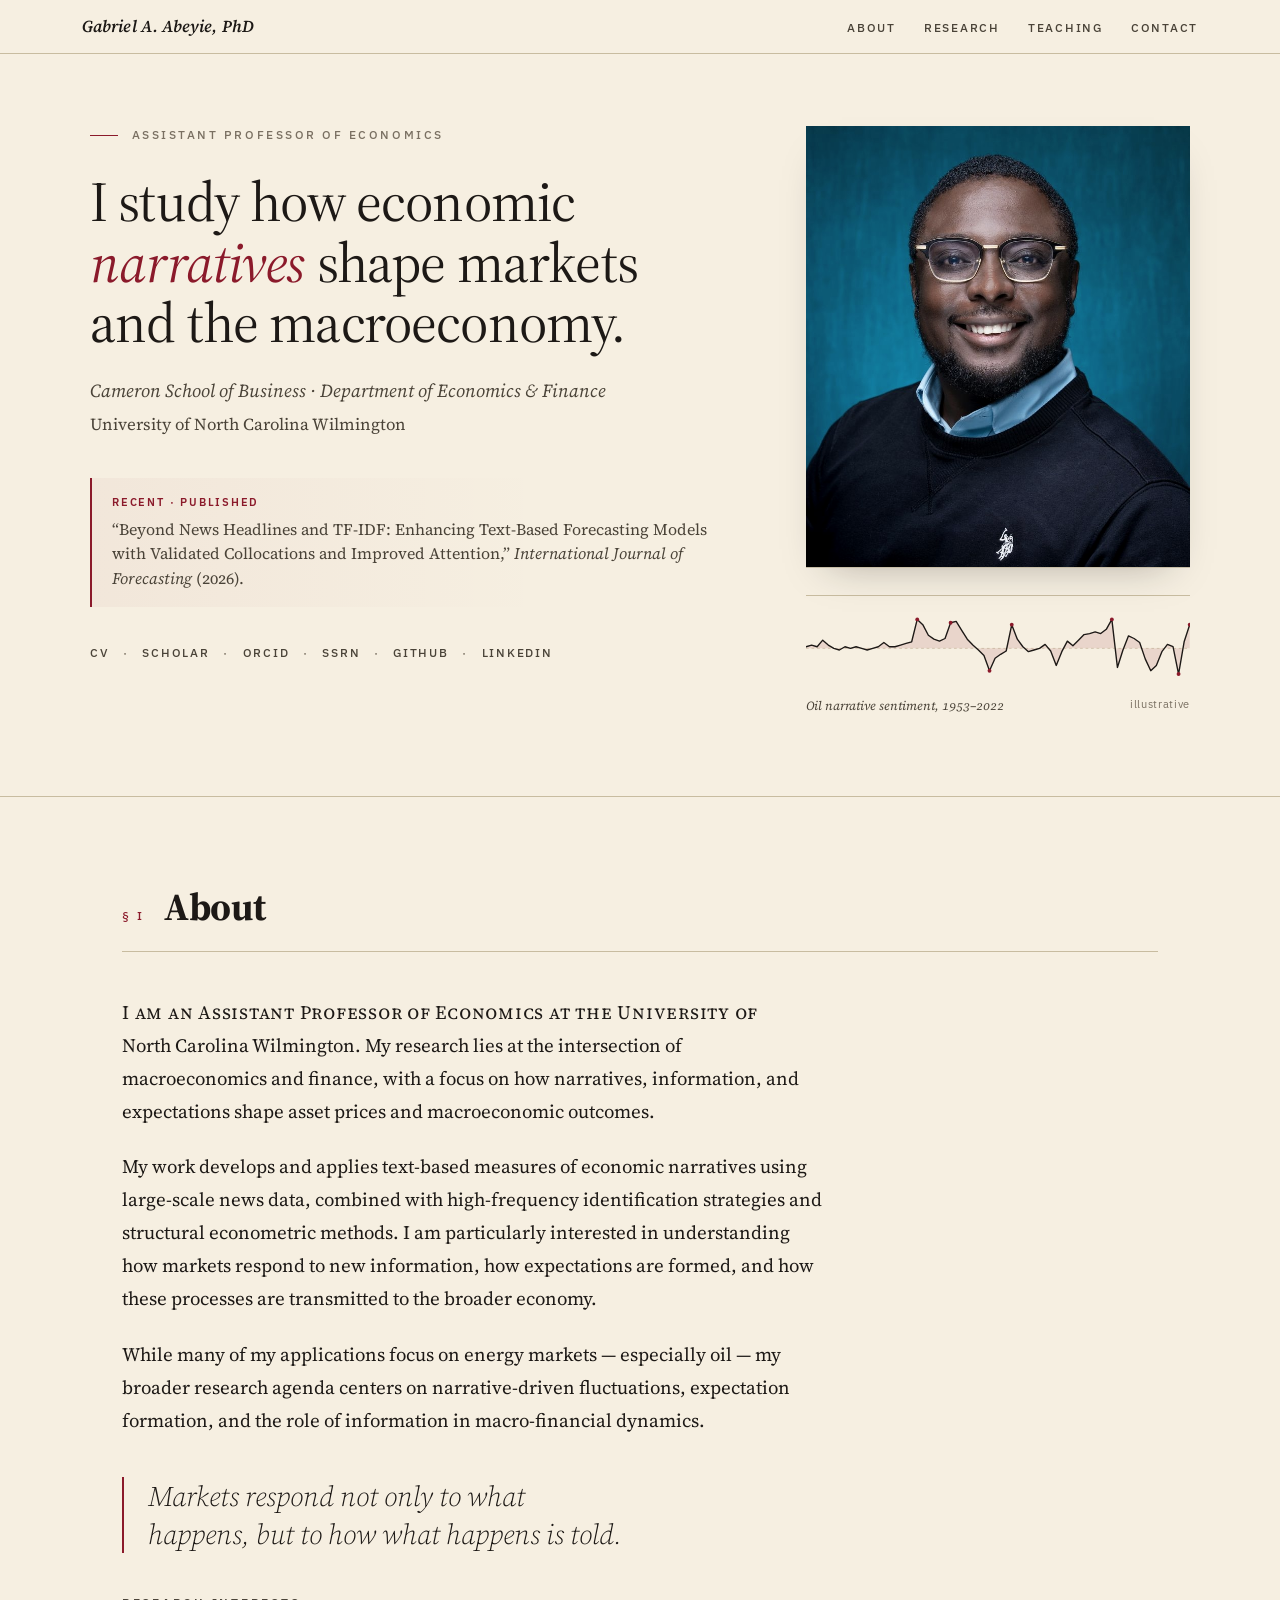
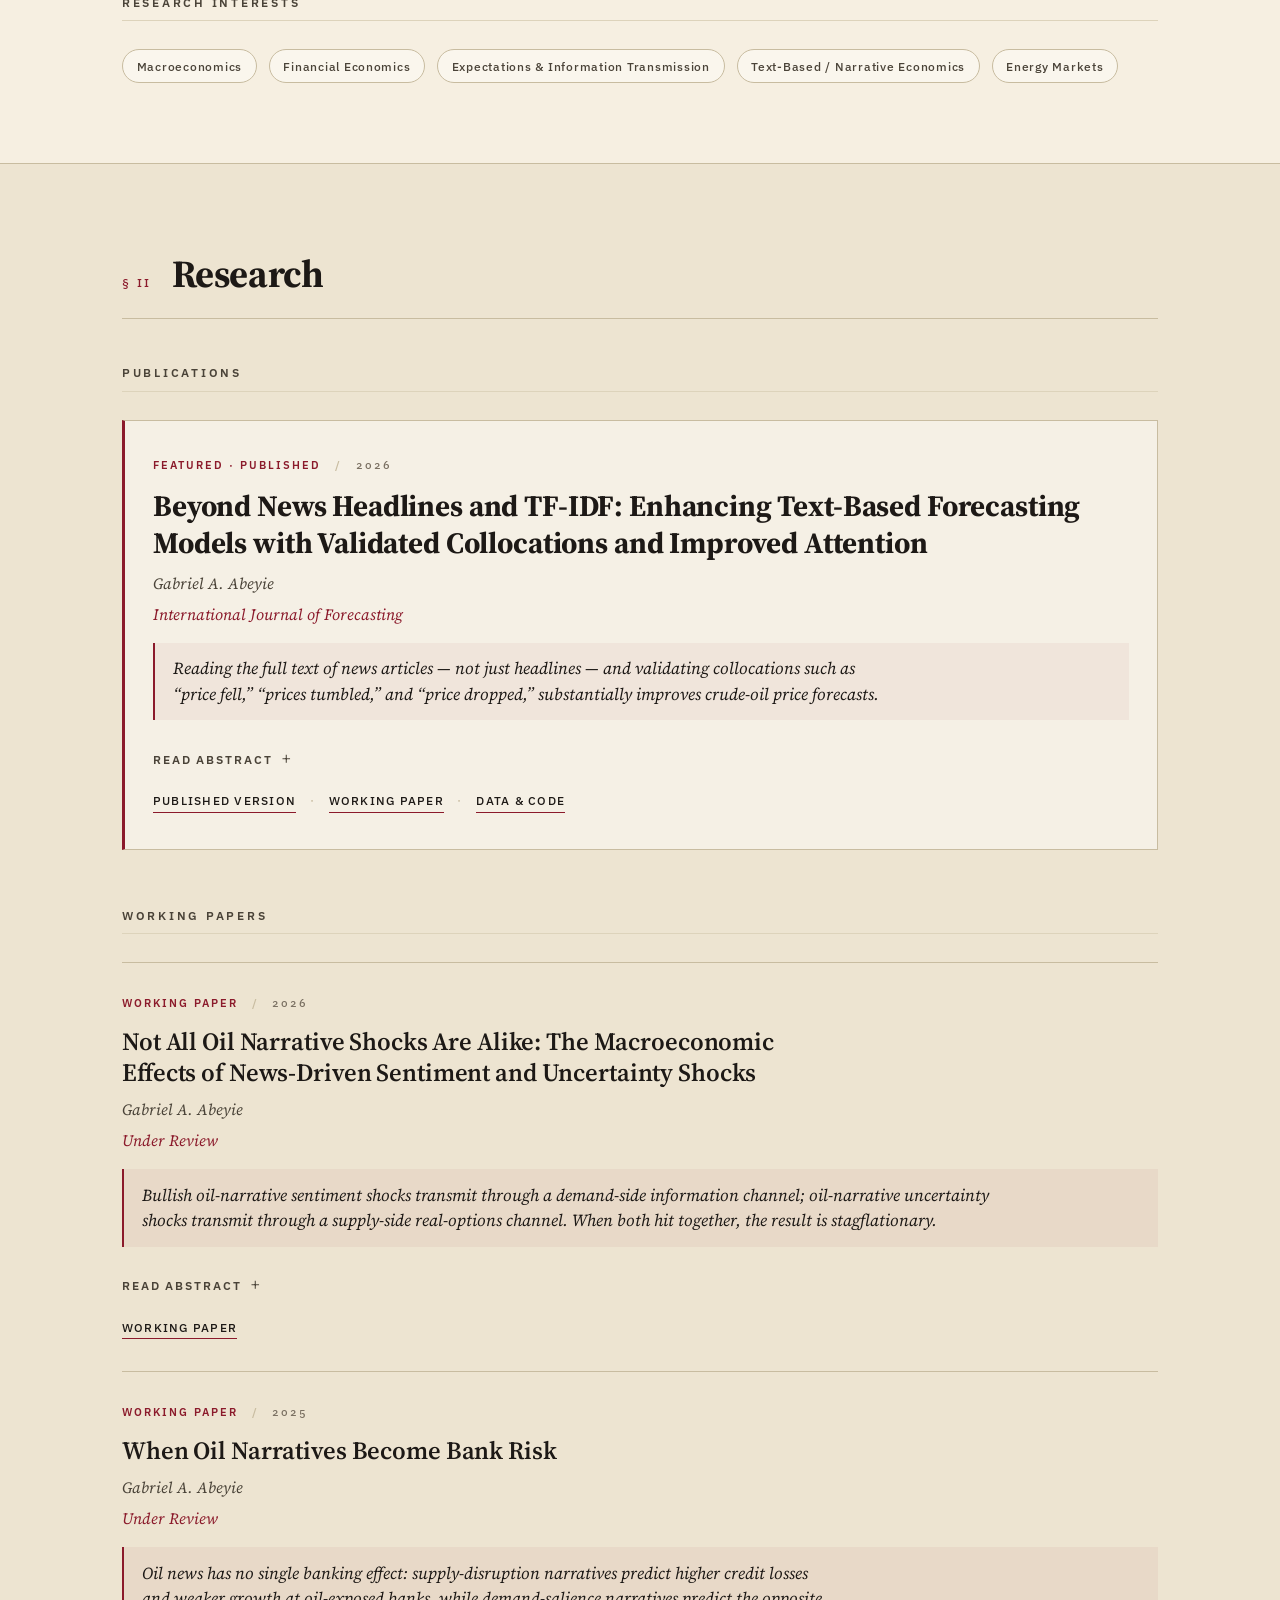
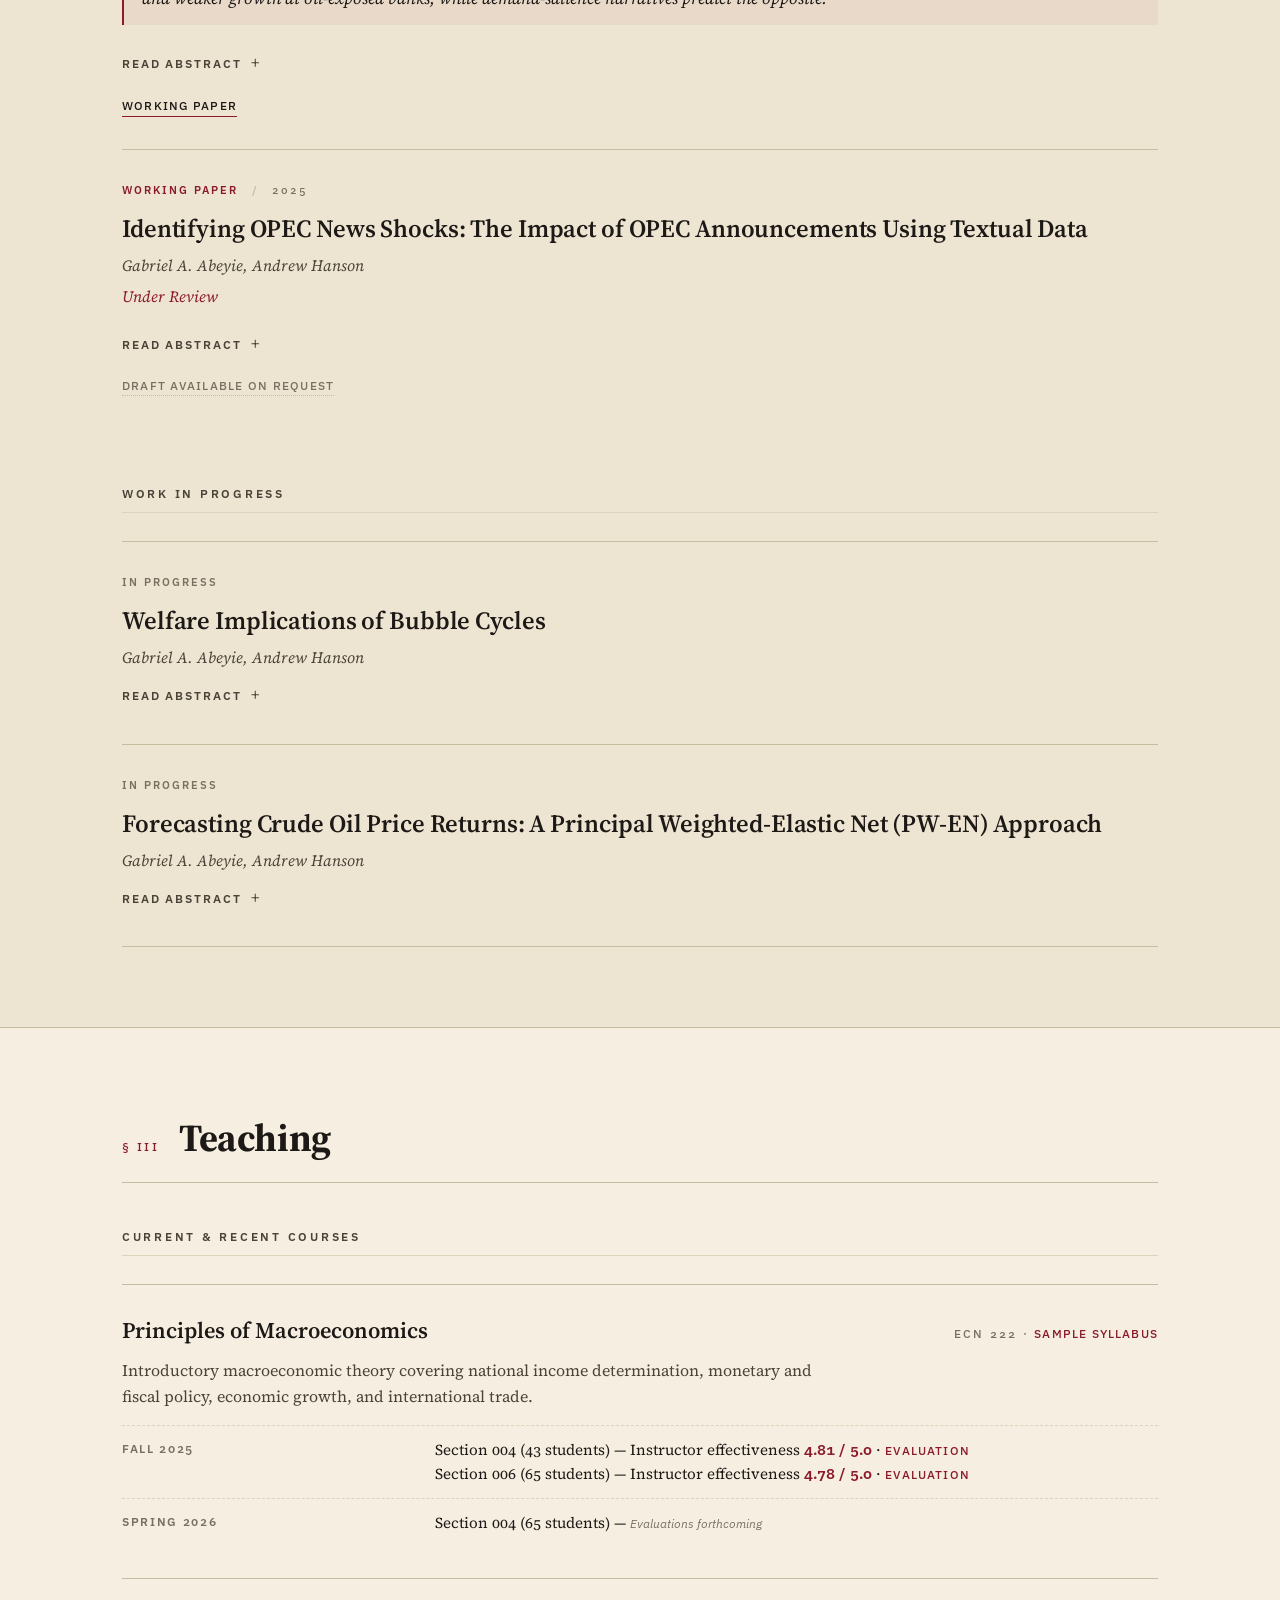
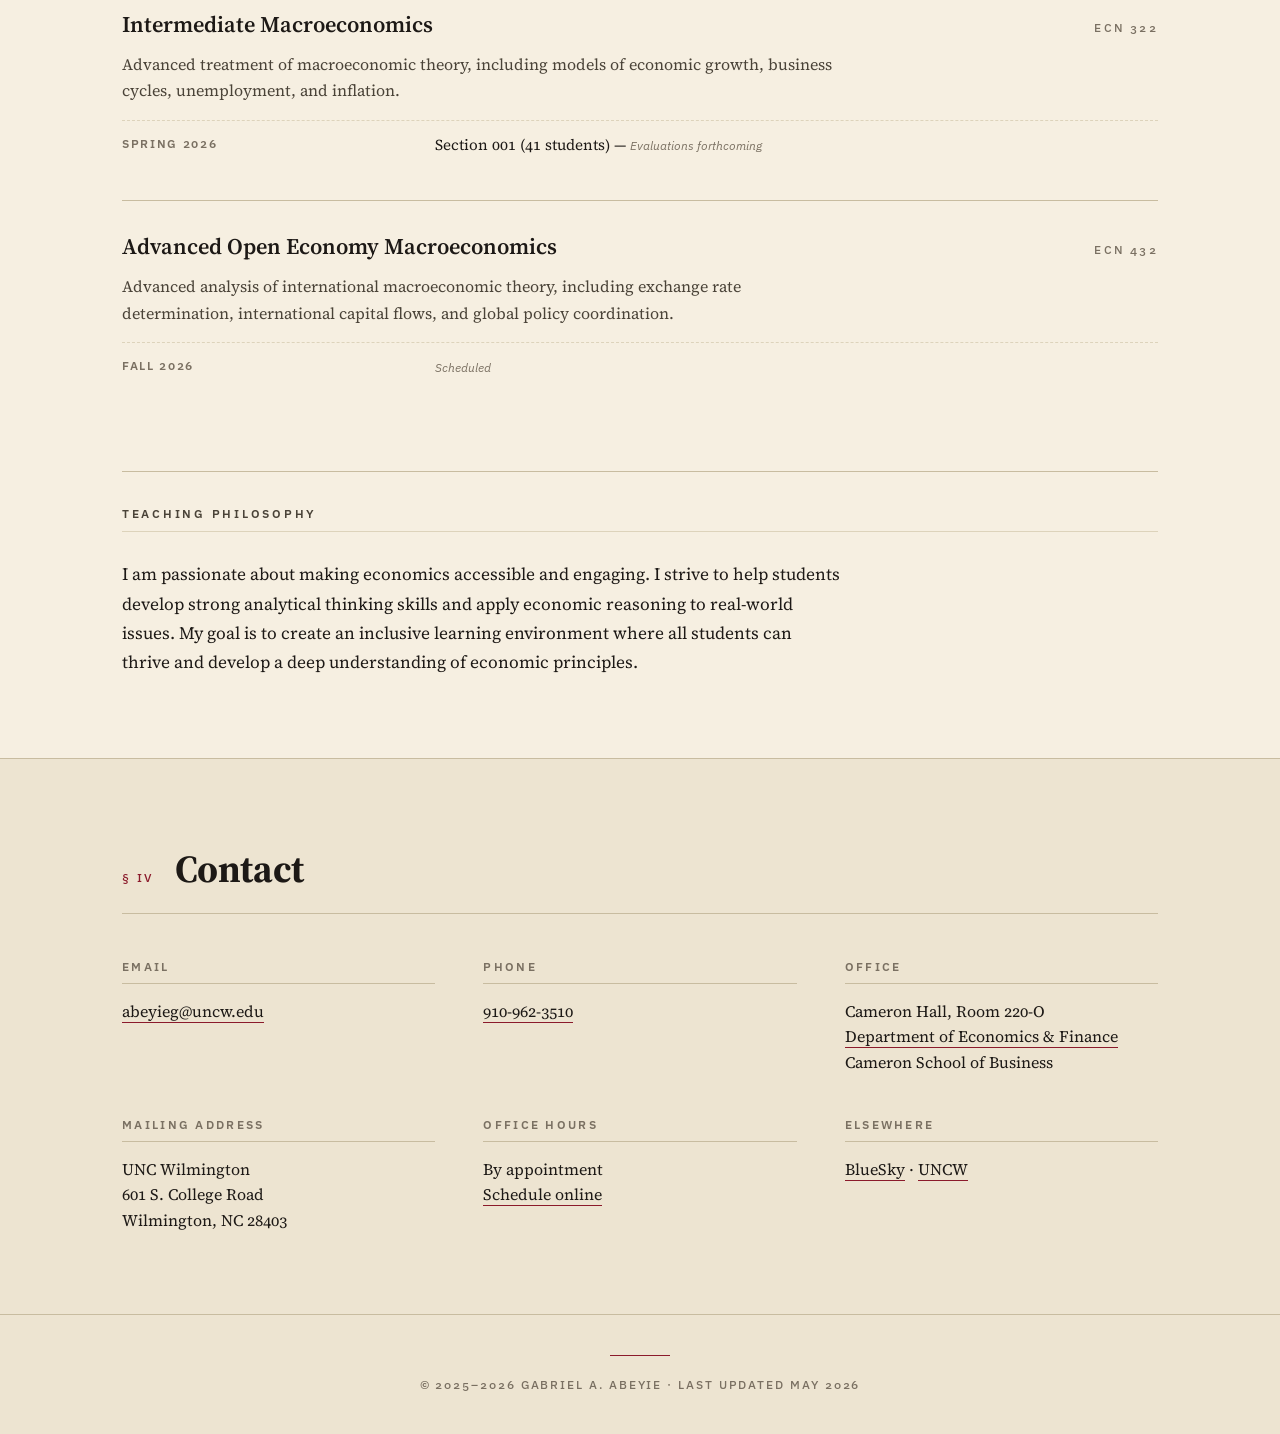
==== index.html @ 2b5c71d7 "Fix title and link formatting in index.html" ====
<!DOCTYPE html>
<html lang="en">
<head>
    <meta charset="UTF-8">
    <meta name="viewport" content="width=device-width, initial-scale=1.0">

    <title>Gabriel A. Abeyie — Economics, UNC Wilmington</title>
    <meta name="description" content="Gabriel A. Abeyie is an Assistant Professor of Economics at UNC Wilmington studying how economic narratives shape markets and the macroeconomy.">
    <meta name="author" content="Gabriel Appau Abeyie">

    <meta property="og:type" content="website">
    <meta property="og:url" content="https://gabeabeyie.github.io/academic-website/">
    <meta property="og:title" content="Gabriel A. Abeyie — Economics, UNC Wilmington">
    <meta property="og:description" content="Assistant Professor of Economics. Narrative economics, text-as-data, energy markets.">
    <meta property="og:image" content="https://gabeabeyie.github.io/academic-website/abeyie-gabriel-a-gabriel-abeyie-07723-edit-2-portrait.jpg">

    <meta name="twitter:card" content="summary_large_image">
    <meta name="twitter:title" content="Gabriel A. Abeyie — Economics, UNC Wilmington">
    <meta name="twitter:description" content="Assistant Professor of Economics. Narrative economics, text-as-data, energy markets.">

    <link rel="icon" type="image/png" href="favicon.png">
    <link rel="apple-touch-icon" href="apple-touch-icon.png">

    <link rel="preconnect" href="https://fonts.googleapis.com">
    <link rel="preconnect" href="https://fonts.gstatic.com" crossorigin>
    <link href="https://fonts.googleapis.com/css2?family=IBM+Plex+Sans:wght@400;500;600&family=Source+Serif+4:ital,opsz,wght@0,8..60,300..900;1,8..60,300..900&display=swap" rel="stylesheet">

    <style>
        :root {
            --bg:            #f6efe1;
            --bg-deep:       #ede4d1;
            --rule:          #c8bca0;
            --rule-soft:     #ddd3bb;
            --ink:           #1d1916;
            --ink-2:         #4a4338;
            --ink-3:         #7a7062;
            --accent:        #8b1a2b;
            --accent-deep:   #6c1421;

            --serif: 'Source Serif 4', 'Iowan Old Style', 'Charter', Georgia, 'Times New Roman', serif;
            --sans:  'IBM Plex Sans', -apple-system, BlinkMacSystemFont, 'Segoe UI', sans-serif;
        }

        *,
        *::before,
        *::after { box-sizing: border-box; margin: 0; padding: 0; }

        html { scroll-behavior: smooth; }

        body {
            font-family: var(--serif);
            font-feature-settings: "kern", "liga", "onum";
            font-optical-sizing: auto;
            color: var(--ink);
            background: var(--bg);
            line-height: 1.55;
            text-rendering: optimizeLegibility;
            -webkit-font-smoothing: antialiased;
        }

        ::selection { background: var(--accent); color: var(--bg); }

        a { color: var(--accent); text-decoration: none; }
        a:hover { color: var(--accent-deep); text-decoration: underline; text-underline-offset: 3px; }

        /* ── Navigation ──────────────────────────────────────────── */
        nav.bar {
            position: sticky;
            top: 0;
            z-index: 100;
            background: rgba(246, 239, 225, 0.92);
            backdrop-filter: blur(8px);
            -webkit-backdrop-filter: blur(8px);
            border-bottom: 1px solid var(--rule);
        }
        nav.bar .inner {
            max-width: 1180px;
            margin: 0 auto;
            padding: 0.85rem 2rem;
            display: flex;
            justify-content: space-between;
            align-items: baseline;
            gap: 2rem;
        }
        nav.bar .nameplate {
            font-family: var(--serif);
            font-weight: 600;
            font-style: italic;
            font-size: 1.05rem;
            letter-spacing: 0.005em;
            color: var(--ink);
        }
        nav.bar ul {
            list-style: none;
            display: flex;
            gap: 1.75rem;
        }
        nav.bar ul a {
            font-family: var(--sans);
            font-size: 0.78rem;
            font-weight: 500;
            letter-spacing: 0.14em;
            text-transform: uppercase;
            color: var(--ink-2);
        }
        nav.bar ul a:hover { color: var(--accent); text-decoration: none; }

        .hamburger {
            display: none;
            flex-direction: column;
            justify-content: center;
            gap: 5px;
            width: 28px;
            height: 28px;
            background: none;
            border: none;
            cursor: pointer;
        }
        .hamburger span {
            display: block;
            width: 22px;
            height: 1.5px;
            background: var(--ink);
            transition: transform 0.25s, opacity 0.25s;
        }
        .hamburger.active span:nth-child(1) { transform: translateY(6.5px) rotate(45deg); }
        .hamburger.active span:nth-child(2) { opacity: 0; }
        .hamburger.active span:nth-child(3) { transform: translateY(-6.5px) rotate(-45deg); }

        /* ── Layout shell ────────────────────────────────────────── */
        .shell {
            max-width: 1100px;
            margin: 0 auto;
            padding: 0 2rem;
        }

        /* ── Hero / masthead ─────────────────────────────────────── */
        .hero {
            padding: 4.5rem 2rem 5rem;
            border-bottom: 1px solid var(--rule);
        }
        .hero .grid {
            max-width: 1100px;
            margin: 0 auto;
            display: grid;
            grid-template-columns: minmax(0, 1.7fr) minmax(0, 1fr);
            gap: 4rem;
            align-items: start;
        }
        .eyebrow {
            font-family: var(--sans);
            font-size: 0.72rem;
            font-weight: 500;
            letter-spacing: 0.22em;
            text-transform: uppercase;
            color: var(--ink-3);
            margin-bottom: 1.75rem;
            display: flex;
            align-items: center;
            gap: 0.85rem;
        }
        .eyebrow::before {
            content: "";
            display: inline-block;
            width: 28px;
            height: 1px;
            background: var(--accent);
        }
        .hero h1 {
            font-family: var(--serif);
            font-weight: 400;
            font-size: clamp(2.1rem, 4.4vw, 3.5rem);
            line-height: 1.08;
            letter-spacing: -0.015em;
            color: var(--ink);
            margin-bottom: 1.5rem;
            text-wrap: balance;
        }
        .hero h1 em {
            font-style: italic;
            color: var(--accent);
        }
        .hero .affiliation {
            font-family: var(--serif);
            font-style: italic;
            font-size: 1.15rem;
            color: var(--ink-2);
            margin-bottom: 0.4rem;
        }
        .hero .affiliation-line-2 {
            font-family: var(--serif);
            font-size: 1.05rem;
            color: var(--ink-2);
            margin-bottom: 2.5rem;
        }
        .hero .recent {
            font-family: var(--serif);
            font-size: 1rem;
            color: var(--ink-2);
            padding: 1rem 0 1rem 1.25rem;
            border-left: 2px solid var(--accent);
            margin-bottom: 2.25rem;
            background: linear-gradient(90deg, rgba(139, 26, 43, 0.04), transparent 70%);
        }
        .hero .recent .tag {
            font-family: var(--sans);
            font-size: 0.7rem;
            font-weight: 600;
            letter-spacing: 0.16em;
            text-transform: uppercase;
            color: var(--accent);
            display: block;
            margin-bottom: 0.3rem;
        }
        .hero .recent .venue {
            font-style: italic;
        }

        .profile-links {
            list-style: none;
            display: flex;
            flex-wrap: wrap;
            gap: 0;
            font-family: var(--sans);
            font-size: 0.78rem;
            font-weight: 500;
            letter-spacing: 0.14em;
            text-transform: uppercase;
        }
        .profile-links li {
            display: flex;
            align-items: center;
        }
        .profile-links li:not(:last-child)::after {
            content: "·";
            color: var(--ink-3);
            margin: 0 0.85rem;
        }
        .profile-links a {
            color: var(--ink-2);
            border-bottom: 1px solid transparent;
            padding-bottom: 1px;
            transition: color 0.2s, border-color 0.2s;
        }
        .profile-links a:hover {
            color: var(--accent);
            border-bottom-color: var(--accent);
            text-decoration: none;
        }

        /* hero aside (photo + sparkline) */
        .hero-aside {
            display: flex;
            flex-direction: column;
            align-items: stretch;
            gap: 1.75rem;
        }
        .portrait {
            width: 100%;
            aspect-ratio: 1 / 1.15;
            object-fit: cover;
            object-position: center top;
            display: block;
            background: var(--bg-deep);
            filter: grayscale(0.18) contrast(1.02);
            box-shadow:
                0 1px 0 var(--rule),
                0 18px 40px -22px rgba(28, 24, 22, 0.35);
        }

        figure.sparkline {
            border-top: 1px solid var(--rule);
            padding-top: 0.85rem;
        }
        figure.sparkline svg {
            width: 100%;
            height: auto;
            display: block;
        }
        figure.sparkline .axis {
            stroke: var(--rule);
            stroke-width: 0.5;
            stroke-dasharray: 2 2;
        }
        figure.sparkline .line {
            fill: none;
            stroke: var(--ink);
            stroke-width: 1;
            stroke-linejoin: round;
            stroke-linecap: round;
        }
        figure.sparkline .area {
            fill: var(--accent);
            opacity: 0.12;
        }
        figure.sparkline .peak {
            fill: var(--accent);
        }
        figure.sparkline figcaption {
            font-family: var(--sans);
            font-size: 0.7rem;
            letter-spacing: 0.06em;
            color: var(--ink-3);
            margin-top: 0.6rem;
            display: flex;
            justify-content: space-between;
        }
        figure.sparkline figcaption .label {
            font-style: italic;
            font-family: var(--serif);
            font-size: 0.78rem;
            letter-spacing: 0;
            color: var(--ink-2);
        }

        /* ── Section structure ───────────────────────────────────── */
        section {
            padding: 5rem 2rem;
            border-bottom: 1px solid var(--rule);
        }
        section:nth-of-type(even) {
            background: var(--bg-deep);
        }
        .section-head {
            display: flex;
            align-items: baseline;
            gap: 1.25rem;
            margin-bottom: 2.75rem;
            padding-bottom: 0.9rem;
            border-bottom: 1px solid var(--rule);
        }
        .section-head .num {
            font-family: var(--sans);
            font-size: 0.75rem;
            font-weight: 500;
            letter-spacing: 0.2em;
            color: var(--accent);
        }
        .section-head h2 {
            font-family: var(--serif);
            font-weight: 700;
            font-size: clamp(1.85rem, 3vw, 2.4rem);
            letter-spacing: -0.01em;
            color: var(--ink);
        }

        h3.subhead {
            font-family: var(--sans);
            font-size: 0.78rem;
            font-weight: 600;
            letter-spacing: 0.22em;
            text-transform: uppercase;
            color: var(--ink-2);
            margin: 3.5rem 0 1.75rem;
            padding-bottom: 0.5rem;
            border-bottom: 1px solid var(--rule-soft);
        }
        h3.subhead:first-of-type { margin-top: 0; }

        /* ── About ───────────────────────────────────────────────── */
        .about-prose {
            max-width: 700px;
            font-size: 1.18rem;
            line-height: 1.75;
            color: var(--ink);
        }
        .about-prose p {
            margin-bottom: 1.4rem;
        }
        .about-prose p:first-of-type::first-line {
            font-variant-caps: small-caps;
            letter-spacing: 0.04em;
        }
        .pull-quote {
            font-family: var(--serif);
            font-style: italic;
            font-weight: 300;
            font-size: clamp(1.4rem, 2.2vw, 1.8rem);
            line-height: 1.35;
            color: var(--ink);
            max-width: 720px;
            margin: 2.5rem 0;
            padding-left: 1.5rem;
            border-left: 2px solid var(--accent);
            text-wrap: balance;
        }
        .interests {
            display: flex;
            flex-wrap: wrap;
            gap: 0.5rem 0.75rem;
            margin-top: 1rem;
            font-family: var(--sans);
        }
        .interests span {
            font-size: 0.78rem;
            font-weight: 500;
            letter-spacing: 0.06em;
            color: var(--ink-2);
            padding: 0.4rem 0.85rem;
            border: 1px solid var(--rule);
            background: rgba(255, 255, 255, 0.4);
            border-radius: 999px;
        }

        /* ── Publications: article-style ─────────────────────────── */
        .paper {
            padding: 2rem 0;
            border-top: 1px solid var(--rule);
        }
        .paper:last-child { border-bottom: 1px solid var(--rule); }

        .paper.featured {
            padding: 2.25rem 1.75rem;
            background: rgba(255, 255, 255, 0.42);
            border: 1px solid var(--rule);
            border-left: 3px solid var(--accent);
            margin-bottom: 0.5rem;
        }

        .paper .meta {
            display: flex;
            align-items: center;
            gap: 0.85rem;
            margin-bottom: 0.85rem;
            font-family: var(--sans);
            font-size: 0.7rem;
            font-weight: 600;
            letter-spacing: 0.18em;
            text-transform: uppercase;
        }
        .status {
            color: var(--accent);
        }
        .status.muted { color: var(--ink-3); }
        .meta .sep {
            color: var(--rule);
        }
        .meta .year {
            color: var(--ink-3);
            font-weight: 500;
        }

        .paper h4 {
            font-family: var(--serif);
            font-weight: 600;
            font-size: clamp(1.25rem, 2vw, 1.55rem);
            line-height: 1.25;
            letter-spacing: -0.005em;
            color: var(--ink);
            margin-bottom: 0.65rem;
            text-wrap: balance;
        }
        .paper.featured h4 {
            font-size: clamp(1.5rem, 2.4vw, 1.85rem);
            font-weight: 700;
        }
        .paper .byline {
            font-family: var(--serif);
            font-style: italic;
            color: var(--ink-2);
            margin-bottom: 0.4rem;
            font-size: 0.98rem;
        }
        .paper .venue {
            font-family: var(--serif);
            font-size: 0.98rem;
            color: var(--ink-2);
            margin-bottom: 1rem;
        }
        .paper .venue em {
            color: var(--accent);
        }
        .paper .key-finding {
            font-family: var(--serif);
            font-style: italic;
            font-size: 1.05rem;
            line-height: 1.5;
            color: var(--ink);
            padding: 0.85rem 1.1rem;
            background: rgba(139, 26, 43, 0.05);
            border-left: 2px solid var(--accent);
            margin: 1rem 0 1.25rem;
            text-wrap: balance;
        }
        .paper .toggle-abstract {
            font-family: var(--sans);
            font-size: 0.74rem;
            font-weight: 600;
            letter-spacing: 0.16em;
            text-transform: uppercase;
            color: var(--ink-2);
            background: none;
            border: none;
            cursor: pointer;
            padding: 0.4rem 0;
            transition: color 0.2s;
        }
        .paper .toggle-abstract:hover { color: var(--accent); }
        .paper .toggle-abstract::after {
            content: " +";
            font-weight: 400;
            font-family: var(--serif);
            font-size: 1rem;
            margin-left: 0.2rem;
        }
        .paper .toggle-abstract.expanded::after { content: " −"; }
        .paper .abstract {
            max-height: 0;
            overflow: hidden;
            transition: max-height 0.4s ease, opacity 0.3s ease, margin 0.3s ease;
            opacity: 0;
            font-size: 0.98rem;
            line-height: 1.65;
            color: var(--ink-2);
        }
        .paper .abstract.expanded {
            max-height: 800px;
            opacity: 1;
            margin: 1rem 0 0.5rem;
            padding-left: 1.25rem;
            border-left: 1px solid var(--rule);
        }
        .paper .links {
            margin-top: 1rem;
            display: flex;
            flex-wrap: wrap;
            gap: 0;
            font-family: var(--sans);
            font-size: 0.78rem;
            font-weight: 500;
            letter-spacing: 0.1em;
            text-transform: uppercase;
        }
        .paper .links a {
            color: var(--ink);
            border-bottom: 1px solid var(--accent);
            padding-bottom: 1px;
        }
        .paper .links a:hover {
            color: var(--accent);
            text-decoration: none;
        }
        .paper .links .sep {
            color: var(--rule);
            margin: 0 0.85rem;
        }
        .paper .links .muted {
            color: var(--ink-3);
            border-bottom: 1px dotted var(--rule);
            cursor: default;
        }
        .paper .links .muted:hover {
            color: var(--ink-3);
        }

        /* ── Teaching ────────────────────────────────────────────── */
        .course {
            padding: 2rem 0;
            border-top: 1px solid var(--rule);
        }
        .course:last-of-type { border-bottom: 1px solid var(--rule); }
        .course-head {
            display: flex;
            justify-content: space-between;
            align-items: baseline;
            gap: 1rem;
            flex-wrap: wrap;
            margin-bottom: 0.75rem;
        }
        .course h4 {
            font-family: var(--serif);
            font-weight: 600;
            font-size: 1.4rem;
            line-height: 1.25;
            color: var(--ink);
        }
        .course .code {
            font-family: var(--sans);
            font-size: 0.78rem;
            font-weight: 500;
            letter-spacing: 0.18em;
            color: var(--ink-3);
        }
        .course p.desc {
            font-size: 1rem;
            line-height: 1.65;
            color: var(--ink-2);
            margin-bottom: 1rem;
            max-width: 720px;
        }
        .term {
            display: grid;
            grid-template-columns: minmax(120px, 0.4fr) minmax(0, 1fr);
            gap: 0.75rem 1.5rem;
            font-size: 0.95rem;
            line-height: 1.55;
            padding: 0.75rem 0;
            border-top: 1px dashed var(--rule-soft);
        }
        .term:first-of-type { border-top: none; }
        .term .when {
            font-family: var(--sans);
            font-size: 0.75rem;
            font-weight: 600;
            letter-spacing: 0.14em;
            text-transform: uppercase;
            color: var(--ink-3);
            padding-top: 2px;
        }
        .term .what {
            color: var(--ink);
        }
        .term .what .score {
            font-family: var(--sans);
            font-weight: 600;
            color: var(--accent);
        }
        .term .what .pending {
            font-family: var(--sans);
            font-size: 0.78rem;
            font-style: italic;
            color: var(--ink-3);
        }
        .syllabus-link, .eval-link {
            font-family: var(--sans);
            font-size: 0.74rem;
            font-weight: 500;
            letter-spacing: 0.1em;
            text-transform: uppercase;
            color: var(--accent);
            border-bottom: 1px solid transparent;
        }
        .syllabus-link:hover, .eval-link:hover {
            border-bottom-color: var(--accent);
            text-decoration: none;
        }

        .philosophy {
            margin-top: 3rem;
            padding-top: 2rem;
            border-top: 1px solid var(--rule);
        }
        .philosophy p {
            max-width: 720px;
            font-size: 1.08rem;
            line-height: 1.7;
            color: var(--ink);
        }

        /* ── Contact ─────────────────────────────────────────────── */
        .contact-grid {
            display: grid;
            grid-template-columns: repeat(auto-fit, minmax(260px, 1fr));
            gap: 2.5rem 3rem;
        }
        .contact-block {
            display: flex;
            flex-direction: column;
            gap: 0.4rem;
        }
        .contact-block .label {
            font-family: var(--sans);
            font-size: 0.72rem;
            font-weight: 600;
            letter-spacing: 0.2em;
            text-transform: uppercase;
            color: var(--ink-3);
            padding-bottom: 0.5rem;
            border-bottom: 1px solid var(--rule);
            margin-bottom: 0.5rem;
        }
        .contact-block .value {
            font-size: 1rem;
            line-height: 1.6;
            color: var(--ink);
        }
        .contact-block .value a {
            color: var(--ink);
            border-bottom: 1px solid var(--accent);
        }
        .contact-block .value a:hover {
            color: var(--accent);
            text-decoration: none;
        }

        /* ── Footer ──────────────────────────────────────────────── */
        footer {
            padding: 2.5rem 2rem;
            text-align: center;
            font-family: var(--sans);
            font-size: 0.75rem;
            font-weight: 500;
            letter-spacing: 0.16em;
            text-transform: uppercase;
            color: var(--ink-3);
            background: var(--bg-deep);
        }
        footer .rule {
            display: block;
            width: 60px;
            height: 1px;
            background: var(--accent);
            margin: 0 auto 1.25rem;
        }

        /* ── Responsive ──────────────────────────────────────────── */
        @media (max-width: 860px) {
            .hero { padding: 3rem 1.5rem 3.5rem; }
            .hero .grid {
                grid-template-columns: 1fr;
                gap: 2.5rem;
            }
            .hero-aside {
                max-width: 320px;
                order: -1;
            }
            section { padding: 4rem 1.5rem; }
        }

        @media (max-width: 700px) {
            .hamburger { display: flex; }
            nav.bar .inner { padding: 0.85rem 1.25rem; }
            nav.bar ul {
                position: absolute;
                top: 100%;
                left: 0;
                right: 0;
                background: var(--bg);
                border-bottom: 1px solid var(--rule);
                flex-direction: column;
                gap: 0;
                padding: 0.5rem 1.25rem 1.25rem;
                display: none;
            }
            nav.bar ul.active { display: flex; }
            nav.bar ul li {
                padding: 0.85rem 0;
                border-bottom: 1px solid var(--rule-soft);
            }
            nav.bar ul li:last-child { border-bottom: none; }
            .profile-links { gap: 0.5rem 0; }
            .profile-links li:not(:last-child)::after { margin: 0 0.6rem; }
            .interests { gap: 0.4rem 0.5rem; }
            .paper.featured { padding: 1.5rem 1.25rem; }
            .term {
                grid-template-columns: 1fr;
                gap: 0.25rem;
            }
        }
    </style>
</head>
<body>
    <nav class="bar">
        <div class="inner">
            <a href="#top" class="nameplate">Gabriel A. Abeyie, PhD</a>
            <button class="hamburger" id="hamburger" aria-label="Menu">
                <span></span><span></span><span></span>
            </button>
            <ul id="navMenu">
                <li><a href="#about" class="nav-link">About</a></li>
                <li><a href="#research" class="nav-link">Research</a></li>
                <li><a href="#teaching" class="nav-link">Teaching</a></li>
                <li><a href="#contact" class="nav-link">Contact</a></li>
            </ul>
        </div>
    </nav>

    <header class="hero" id="top">
        <div class="grid">
            <div>
                <div class="eyebrow">Assistant Professor of Economics</div>
                <h1>I study how economic <em>narratives</em> shape markets and the macroeconomy.</h1>
                <div class="affiliation">Cameron School of Business · Department of Economics &amp; Finance</div>
                <div class="affiliation-line-2">University of North Carolina Wilmington</div>

                <div class="recent">
                    <span class="tag">Recent · Published</span>
                    “Beyond News Headlines and TF-IDF: Enhancing Text-Based Forecasting Models with Validated Collocations and Improved Attention,” <span class="venue">International Journal of Forecasting</span> (2026).
                </div>

                <ul class="profile-links">
                    <li><a href="https://gabeabeyie.github.io/academic-website/Gabriel_abeyie_cv.pdf" target="_blank" rel="noopener">CV</a></li>
                    <!-- TODO: replace with your Google Scholar profile URL -->
                    <li><a href="https://scholar.google.com/" target="_blank" rel="noopener">Scholar</a></li>
                    <li><a href="https://orcid.org/0009-0005-0006-528X" target="_blank" rel="noopener">ORCID</a></li>
                    <!-- TODO: replace with your SSRN author page URL -->
                    <li><a href="https://ssrn.com/" target="_blank" rel="noopener">SSRN</a></li>
                    <li><a href="https://github.com/gabeabeyie" target="_blank" rel="noopener">GitHub</a></li>
                    <li><a href="https://linkedin.com/in/gabrielabeyie" target="_blank" rel="noopener">LinkedIn</a></li>
                </ul>
            </div>

            <aside class="hero-aside">
                <img class="portrait" src="abeyie-gabriel-a-gabriel-abeyie-07723-edit-2-portrait.jpg" alt="Gabriel A. Abeyie">
                <figure class="sparkline" aria-label="Oil narrative sentiment index, 1953 to 2022">
                    <svg viewBox="0 0 280 56" xmlns="http://www.w3.org/2000/svg" role="img">
                        <line class="axis" x1="0" y1="28" x2="280" y2="28"/>
                        <path class="area" d="M0,28L0.00,26.80L4.06,25.60L8.12,26.80L12.17,22.00L16.23,25.60L20.29,28.00L24.35,29.20L28.41,26.80L32.46,28.00L36.52,26.80L40.58,28.00L44.64,29.20L48.70,28.00L52.75,26.80L56.81,23.68L60.87,26.80L64.93,26.80L68.99,25.60L73.04,24.40L77.10,23.20L81.16,6.88L85.22,10.72L89.28,18.40L93.33,21.28L97.39,22.72L101.45,20.80L105.51,9.28L109.57,8.32L113.62,14.80L117.68,21.28L121.74,25.60L125.80,29.20L129.86,33.28L133.91,44.32L137.97,35.20L142.03,32.32L146.09,29.92L150.14,10.72L154.20,21.28L158.26,26.80L162.32,30.40L166.38,29.20L170.43,28.00L174.49,25.12L178.55,29.92L182.61,40.48L186.67,30.40L190.72,22.72L194.78,26.08L198.84,22.00L202.90,17.92L206.96,17.20L211.01,16.00L215.07,17.20L219.13,14.08L223.19,6.88L227.25,41.92L231.30,29.20L235.36,18.88L239.42,20.80L243.48,23.68L247.54,35.68L251.59,44.32L255.65,40.48L259.71,30.40L263.77,25.12L267.83,26.80L271.88,46.72L275.94,23.20L280.00,10.72L280,28Z"/>
                        <path class="line" d="M0.00,26.80L4.06,25.60L8.12,26.80L12.17,22.00L16.23,25.60L20.29,28.00L24.35,29.20L28.41,26.80L32.46,28.00L36.52,26.80L40.58,28.00L44.64,29.20L48.70,28.00L52.75,26.80L56.81,23.68L60.87,26.80L64.93,26.80L68.99,25.60L73.04,24.40L77.10,23.20L81.16,6.88L85.22,10.72L89.28,18.40L93.33,21.28L97.39,22.72L101.45,20.80L105.51,9.28L109.57,8.32L113.62,14.80L117.68,21.28L121.74,25.60L125.80,29.20L129.86,33.28L133.91,44.32L137.97,35.20L142.03,32.32L146.09,29.92L150.14,10.72L154.20,21.28L158.26,26.80L162.32,30.40L166.38,29.20L170.43,28.00L174.49,25.12L178.55,29.92L182.61,40.48L186.67,30.40L190.72,22.72L194.78,26.08L198.84,22.00L202.90,17.92L206.96,17.20L211.01,16.00L215.07,17.20L219.13,14.08L223.19,6.88L227.25,41.92L231.30,29.20L235.36,18.88L239.42,20.80L243.48,23.68L247.54,35.68L251.59,44.32L255.65,40.48L259.71,30.40L263.77,25.12L267.83,26.80L271.88,46.72L275.94,23.20L280.00,10.72"/>
                        <!-- annotation dots at major shocks -->
                        <circle class="peak" cx="81.16"  cy="6.88"  r="1.4"/>
                        <circle class="peak" cx="105.51" cy="9.28"  r="1.4"/>
                        <circle class="peak" cx="133.91" cy="44.32" r="1.4"/>
                        <circle class="peak" cx="150.14" cy="10.72" r="1.4"/>
                        <circle class="peak" cx="223.19" cy="6.88"  r="1.4"/>
                        <circle class="peak" cx="271.88" cy="46.72" r="1.4"/>
                        <circle class="peak" cx="280.00" cy="10.72" r="1.4"/>
                    </svg>
                    <figcaption>
                        <span class="label">Oil narrative sentiment, 1953–2022</span>
                        <span>illustrative</span>
                    </figcaption>
                </figure>
            </aside>
        </div>
    </header>

    <section id="about">
        <div class="shell">
            <div class="section-head">
                <span class="num">§ I</span>
                <h2>About</h2>
            </div>

            <div class="about-prose">
                <p>I am an Assistant Professor of Economics at the University of North Carolina Wilmington. My research lies at the intersection of macroeconomics and finance, with a focus on how narratives, information, and expectations shape asset prices and macroeconomic outcomes.</p>

                <p>My work develops and applies text-based measures of economic narratives using large-scale news data, combined with high-frequency identification strategies and structural econometric methods. I am particularly interested in understanding how markets respond to new information, how expectations are formed, and how these processes are transmitted to the broader economy.</p>

                <p>While many of my applications focus on energy markets — especially oil — my broader research agenda centers on narrative-driven fluctuations, expectation formation, and the role of information in macro-financial dynamics.</p>
            </div>

            <p class="pull-quote">
                Markets respond not only to what happens, but to <em>how</em> what happens is told.
            </p>

            <h3 class="subhead">Research Interests</h3>
            <div class="interests">
                <span>Macroeconomics</span>
                <span>Financial Economics</span>
                <span>Expectations &amp; Information Transmission</span>
                <span>Text-Based / Narrative Economics</span>
                <span>Energy Markets</span>
            </div>
        </div>
    </section>

    <section id="research">
        <div class="shell">
            <div class="section-head">
                <span class="num">§ II</span>
                <h2>Research</h2>
            </div>

            <h3 class="subhead">Publications</h3>

            <article class="paper featured">
                <div class="meta">
                    <span class="status">Featured · Published</span>
                    <span class="sep">/</span>
                    <span class="year">2026</span>
                </div>
                <h4>Beyond News Headlines and TF-IDF: Enhancing Text-Based Forecasting Models with Validated Collocations and Improved Attention</h4>
                <div class="byline">Gabriel A. Abeyie</div>
                <div class="venue"><em>International Journal of Forecasting</em></div>
                <p class="key-finding">
                    Reading the full text of news articles — not just headlines — and validating collocations such as “price fell,” “prices tumbled,” and “price dropped,” substantially improves crude-oil price forecasts.
                </p>
                <button class="toggle-abstract">Read abstract</button>
                <div class="abstract">
                    This paper proposes a method for enhancing text-based forecasting models, with a specific focus on predicting crude oil prices. Utilizing advanced techniques, including pattern validation and attention mechanisms, the study demonstrates notable improvements in predictive power over traditional approaches. One key finding is that considering the full text of news articles, rather than limiting the analysis to news headlines, leads to significant gains in forecasting accuracy. Furthermore, the model featuring verb-noun and noun-verb collocation pattern validation consistently outperforms benchmarks and models based solely on news headlines across various forecasting horizons. The results suggest that the presence of such collocations as “price fell,” “prices tumbled,” and “price dropped” in crude-oil-related news articles is associated with a decrease in oil price returns. Additionally, integrating macroeconomic data with text-based features enhances predictive performance, demonstrating that combining structured economic indicators with textual features improves forecasting accuracy.
                </div>
                <div class="links">
                    <a href="https://doi.org/10.1016/j.ijforecast.2025.09.002" target="_blank" rel="noopener">Published version</a>
                    <span class="sep">·</span>
                    <a href="https://gabeabeyie.github.io/academic-website/IJF-D-24-00300R1.pdf" target="_blank" rel="noopener">Working paper</a>
                    <span class="sep">·</span>
                    <a href="https://github.com/gabeabeyie/Collocation_Attention.git" target="_blank" rel="noopener">Data &amp; code</a>
                </div>
            </article>

            <h3 class="subhead">Working Papers</h3>

            <article class="paper">
                <div class="meta">
                    <span class="status">Working Paper</span>
                    <span class="sep">/</span>
                    <span class="year">2026</span>
                </div>
                <h4>Not All Oil Narrative Shocks Are Alike: The Macroeconomic Effects of News-Driven Sentiment and Uncertainty Shocks</h4>
                <div class="byline">Gabriel A. Abeyie</div>
                <div class="venue"><em>Under Review</em></div>
                <p class="key-finding">
                    Bullish oil-narrative sentiment shocks transmit through a demand-side information channel; oil-narrative uncertainty shocks transmit through a supply-side real-options channel. When both hit together, the result is stagflationary.
                </p>
                <button class="toggle-abstract">Read abstract</button>
                <div class="abstract">
                    This paper studies whether oil-market narratives have macroeconomic effects, and whether those effects differ depending on whether narratives convey directional information or uncertainty. I construct new monthly oil narrative sentiment and uncertainty indices from Wall Street Journal and New York Times articles from 1953 to 2022 and classify oil-related coverage into five narrative types. Using the type-specific narrative decomposition as external instruments in a Proxy-SVAR, I identify two structurally distinct narrative shocks. A bullish narrative sentiment shock raises the real oil price persistently, increases world industrial production, raises world oil production, and gradually passes through to consumer prices, consistent with a demand-side information channel. By contrast, an elevated narrative uncertainty shock reduces world oil production and world industrial production, while producing only a muted response of the real oil price and consumer prices, consistent with a supply-side real-options channel. When both shocks hit simultaneously, the combined effect produces a stagflationary pattern in which oil prices and inflation rise while production and activity respond weakly. These findings show that oil-market narratives contain macroeconomically relevant variation beyond physical oil shocks and that separating directional tone from ambiguity is essential for understanding how oil news transmits to the broader economy.
                </div>
                <div class="links">
                    <a href="https://gabeabeyie.github.io/academic-website/Narrative_Shocks70.pdf" target="_blank" rel="noopener">Working paper</a>
                </div>
            </article>

            <article class="paper">
                <div class="meta">
                    <span class="status">Working Paper</span>
                    <span class="sep">/</span>
                    <span class="year">2025</span>
                </div>
                <h4>When Oil Narratives Become Bank Risk</h4>
                <div class="byline">Gabriel A. Abeyie</div>
                <div class="venue"><em>Under Review</em></div>
                <p class="key-finding">
                    Oil news has no single banking effect: supply-disruption narratives predict higher credit losses and weaker growth at oil-exposed banks, while demand-salience narratives predict the opposite.
                </p>
                    <button class="toggle-abstract">Read abstract</button>
                <div class="abstract">
                    Oil-market news can signal very different risks for banks exposed to oil-producing regions. This paper studies how newspaper-based oil narratives are associated with U.S. bank balance sheets. Supply-disruption narratives predict higher cumulative loan-loss provisions and net charge-offs, lower loan growth, lower deposit growth, and weaker short-run profitability among more oil-exposed banks. Demand-salience narratives move in the opposite direction, predicting stronger lending, deposit growth, and profitability, while provisions and charge-offs decline. These findings show that oil narratives do not have one banking effect: some oil stories become bank risk, while others coincide with expansion in oil-exposed banking markets
                </div>
                <div class="links">
                    <a href="https://gabeabeyie.github.io/academic-website/When Oil Narratives Become Bank Risk.pdf" target="_blank" rel="noopener">Working paper</a>
                </div>
            </article>

            <article class="paper">
                <div class="meta">
                    <span class="status">Working Paper</span>
                    <span class="sep">/</span>
                    <span class="year">2025</span>
                </div>
                <h4>Identifying OPEC News Shocks: The Impact of OPEC Announcements Using Textual Data</h4>
                <div class="byline">Gabriel A. Abeyie, Andrew Hanson</div>
                <div class="venue"><em>Under Review</em></div>
                <button class="toggle-abstract">Read abstract</button>
                <div class="abstract">
                    This paper uses textual analysis to identify and measure the impact of OPEC news shocks on oil markets and the broader economy, developing novel methods to extract information from OPEC announcements and communications.
                </div>
                <div class="links">
                    <span class="muted">Draft available on request</span>
                </div>
            </article>

            <h3 class="subhead">Work in Progress</h3>

            <article class="paper">
                <div class="meta">
                    <span class="status muted">In Progress</span>
                </div>
                <h4>Welfare Implications of Bubble Cycles</h4>
                <div class="byline">Gabriel A. Abeyie, Andrew Hanson</div>
                <button class="toggle-abstract">Read abstract</button>
                <div class="abstract">
                    This research examines the welfare consequences of asset price bubble cycles, analyzing how boom–bust patterns in asset markets affect economic efficiency and social welfare.
                </div>
            </article>

            <article class="paper">
                <div class="meta">
                    <span class="status muted">In Progress</span>
                </div>
                <h4>Forecasting Crude Oil Price Returns: A Principal Weighted-Elastic Net (PW-EN) Approach</h4>
                <div class="byline">Gabriel A. Abeyie, Andrew Hanson</div>
                <button class="toggle-abstract">Read abstract</button>
                <div class="abstract">
                    This paper develops a novel forecasting methodology combining principal component analysis with weighted elastic net regularization to improve crude oil price return predictions using high-dimensional predictor sets.
                </div>
            </article>
        </div>
    </section>

    <section id="teaching">
        <div class="shell">
            <div class="section-head">
                <span class="num">§ III</span>
                <h2>Teaching</h2>
            </div>

            <h3 class="subhead">Current &amp; Recent Courses</h3>

            <div class="course">
                <div class="course-head">
                    <h4>Principles of Macroeconomics</h4>
                    <div class="code">ECN 222 · <a href="https://gabeabeyie.github.io/academic-website/ECN%20222%20Spring%202026%20Course%20Outline%20Abeyie.pdf" target="_blank" rel="noopener" class="syllabus-link">Sample syllabus</a></div>
                </div>
                <p class="desc">Introductory macroeconomic theory covering national income determination, monetary and fiscal policy, economic growth, and international trade.</p>

                <div class="term">
                    <div class="when">Fall 2025</div>
                    <div class="what">
                        Section 004 (43 students) — Instructor effectiveness <span class="score">4.81 / 5.0</span> · <a href="https://gabeabeyie.github.io/academic-website/Principles%20of%20Economics-Macro%20ECN-222-004%20(Full%20Term)-%20Gabriel%20Abeyie%20-.pdf" target="_blank" rel="noopener" class="eval-link">Evaluation</a><br>
                        Section 006 (65 students) — Instructor effectiveness <span class="score">4.78 / 5.0</span> · <a href="https://gabeabeyie.github.io/academic-website/Principles%20of%20Economics-Macro%20ECN-222-006%20(Full%20Term)-%20Gabriel%20Abeyie%20-.pdf" target="_blank" rel="noopener" class="eval-link">Evaluation</a>
                    </div>
                </div>
                <div class="term">
                    <div class="when">Spring 2026</div>
                    <div class="what">
                        Section 004 (65 students) — <span class="pending">Evaluations forthcoming</span>
                    </div>
                </div>
            </div>

            <div class="course">
                <div class="course-head">
                    <h4>Intermediate Macroeconomics</h4>
                    <div class="code">ECN 322</div>
                </div>
                <p class="desc">Advanced treatment of macroeconomic theory, including models of economic growth, business cycles, unemployment, and inflation.</p>

                <div class="term">
                    <div class="when">Spring 2026</div>
                    <div class="what">
                        Section 001 (41 students) — <span class="pending">Evaluations forthcoming</span>
                    </div>
                </div>
            </div>

            <div class="course">
                <div class="course-head">
                    <h4>Advanced Open Economy Macroeconomics</h4>
                    <div class="code">ECN 432</div>
                </div>
                <p class="desc">Advanced analysis of international macroeconomic theory, including exchange rate determination, international capital flows, and global policy coordination.</p>

                <div class="term">
                    <div class="when">Fall 2026</div>
                    <div class="what">
                        <span class="pending">Scheduled</span>
                    </div>
                </div>
            </div>

            <div class="philosophy">
                <h3 class="subhead">Teaching Philosophy</h3>
                <p>I am passionate about making economics accessible and engaging. I strive to help students develop strong analytical thinking skills and apply economic reasoning to real-world issues. My goal is to create an inclusive learning environment where all students can thrive and develop a deep understanding of economic principles.</p>
            </div>
        </div>
    </section>

    <section id="contact">
        <div class="shell">
            <div class="section-head">
                <span class="num">§ IV</span>
                <h2>Contact</h2>
            </div>

            <div class="contact-grid">
                <div class="contact-block">
                    <div class="label">Email</div>
                    <div class="value"><a href="mailto:abeyieg@uncw.edu">abeyieg@uncw.edu</a></div>
                </div>
                <div class="contact-block">
                    <div class="label">Phone</div>
                    <div class="value"><a href="tel:+19109623510">910-962-3510</a></div>
                </div>
                <div class="contact-block">
                    <div class="label">Office</div>
                    <div class="value">
                        Cameron Hall, Room 220-O<br>
                        <a href="https://uncw.edu/academics/colleges/csb/departments-schools/economics-finance/faculty-staff" target="_blank" rel="noopener">Department of Economics &amp; Finance</a><br>
                        Cameron School of Business
                    </div>
                </div>
                <div class="contact-block">
                    <div class="label">Mailing Address</div>
                    <div class="value">
                        UNC Wilmington<br>
                        601 S. College Road<br>
                        Wilmington, NC 28403
                    </div>
                </div>
                <div class="contact-block">
                    <div class="label">Office Hours</div>
                    <div class="value">
                        By appointment<br>
                        <a href="https://outlook.office.com/bookwithme/user/a2c13af445914cb9972d53c73ecf5f0d@uncw.edu?anonymous&amp;ismsaljsauthenabled&amp;ep=bwmEmailSignature" target="_blank" rel="noopener">Schedule online</a>
                    </div>
                </div>
                <div class="contact-block">
                    <div class="label">Elsewhere</div>
                    <div class="value">
                        <a href="https://bsky.app/profile/gabeyie.bsky.social" target="_blank" rel="noopener">BlueSky</a> · <a href="https://uncw.edu/" target="_blank" rel="noopener">UNCW</a>
                    </div>
                </div>
            </div>
        </div>
    </section>

    <footer>
        <span class="rule"></span>
        © 2025–2026 Gabriel A. Abeyie · Last updated May 2026
    </footer>

    <script>
        // Hamburger menu
        const hamburger = document.getElementById('hamburger');
        const navMenu = document.getElementById('navMenu');
        const navLinks = document.querySelectorAll('.nav-link');

        hamburger.addEventListener('click', () => {
            hamburger.classList.toggle('active');
            navMenu.classList.toggle('active');
        });

        navLinks.forEach(link => {
            link.addEventListener('click', () => {
                hamburger.classList.remove('active');
                navMenu.classList.remove('active');
            });
        });

        document.addEventListener('click', (e) => {
            if (!hamburger.contains(e.target) && !navMenu.contains(e.target)) {
                hamburger.classList.remove('active');
                navMenu.classList.remove('active');
            }
        });

        // Collapsible abstracts
        document.querySelectorAll('.toggle-abstract').forEach(button => {
            button.addEventListener('click', () => {
                const abstract = button.nextElementSibling;
                const expanded = abstract.classList.toggle('expanded');
                button.classList.toggle('expanded', expanded);
                button.textContent = expanded ? 'Hide abstract' : 'Read abstract';
            });
        });
    </script>
</body>
</html>
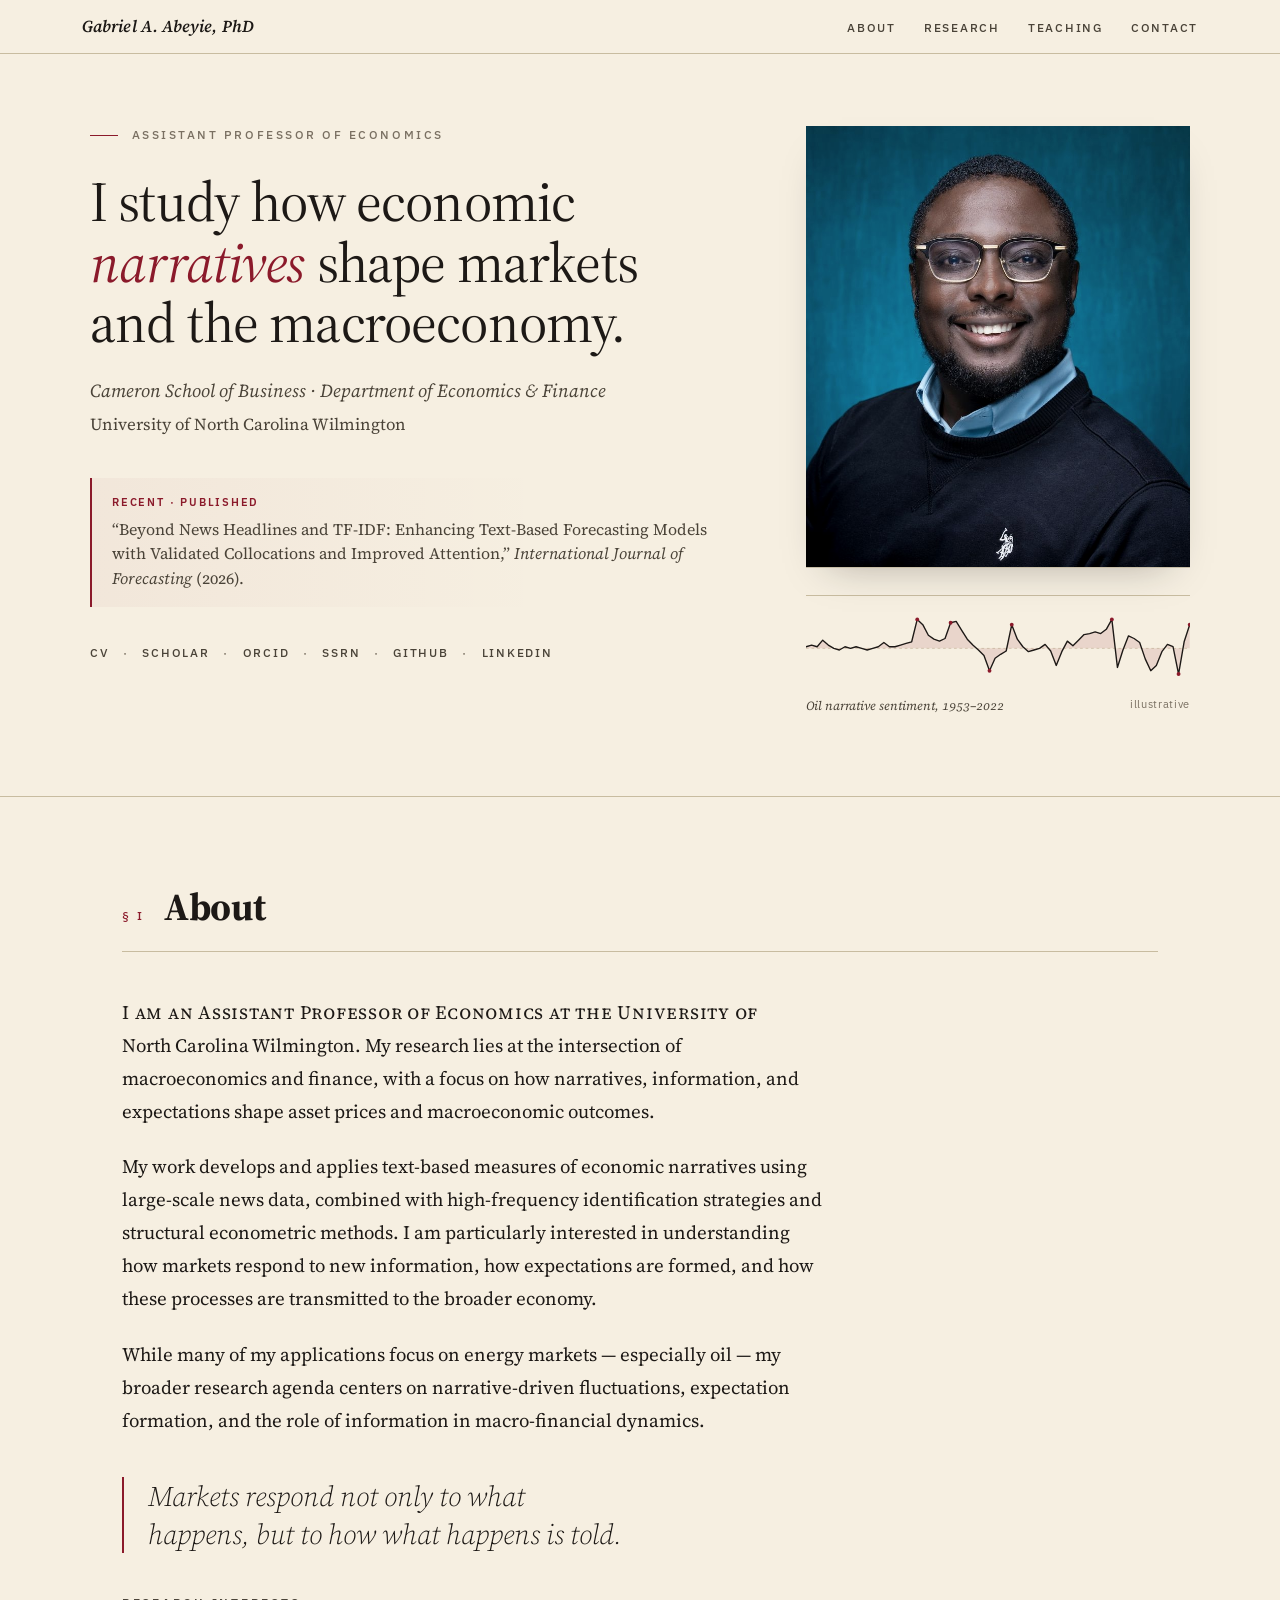
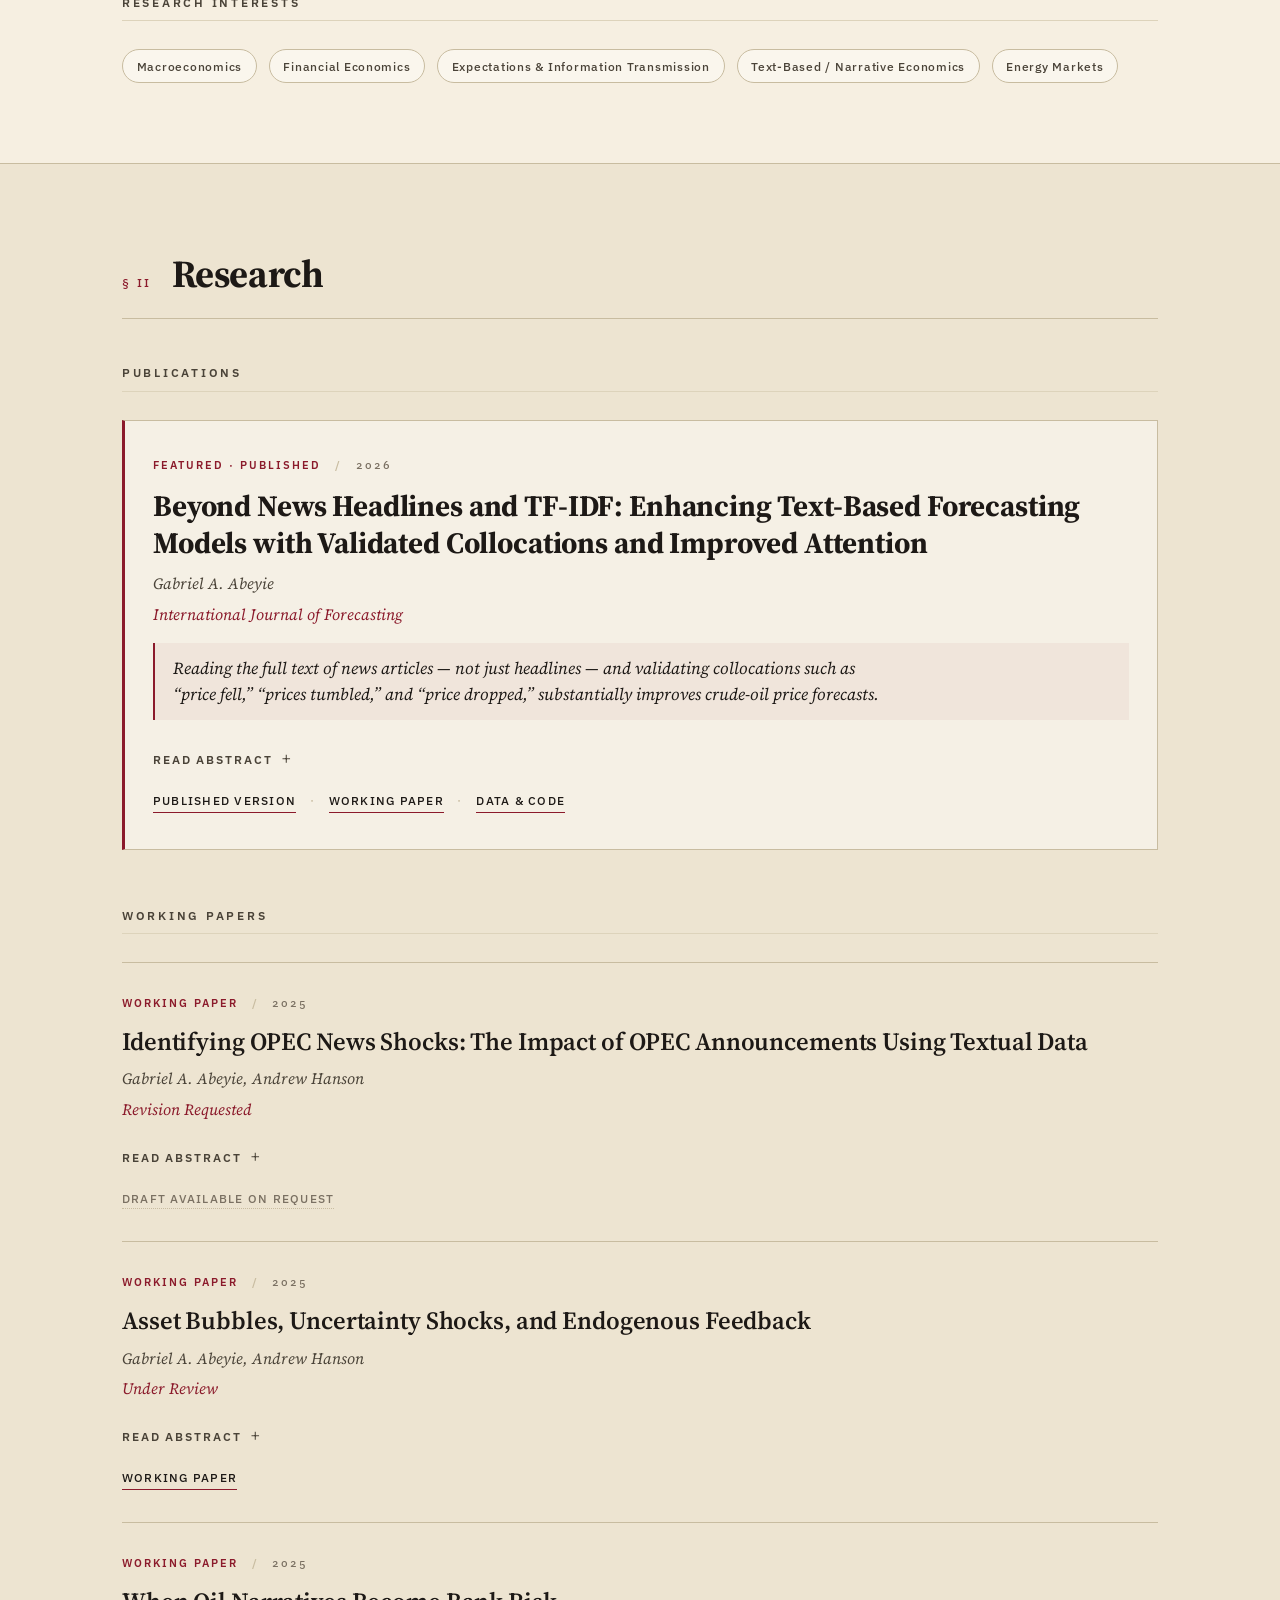
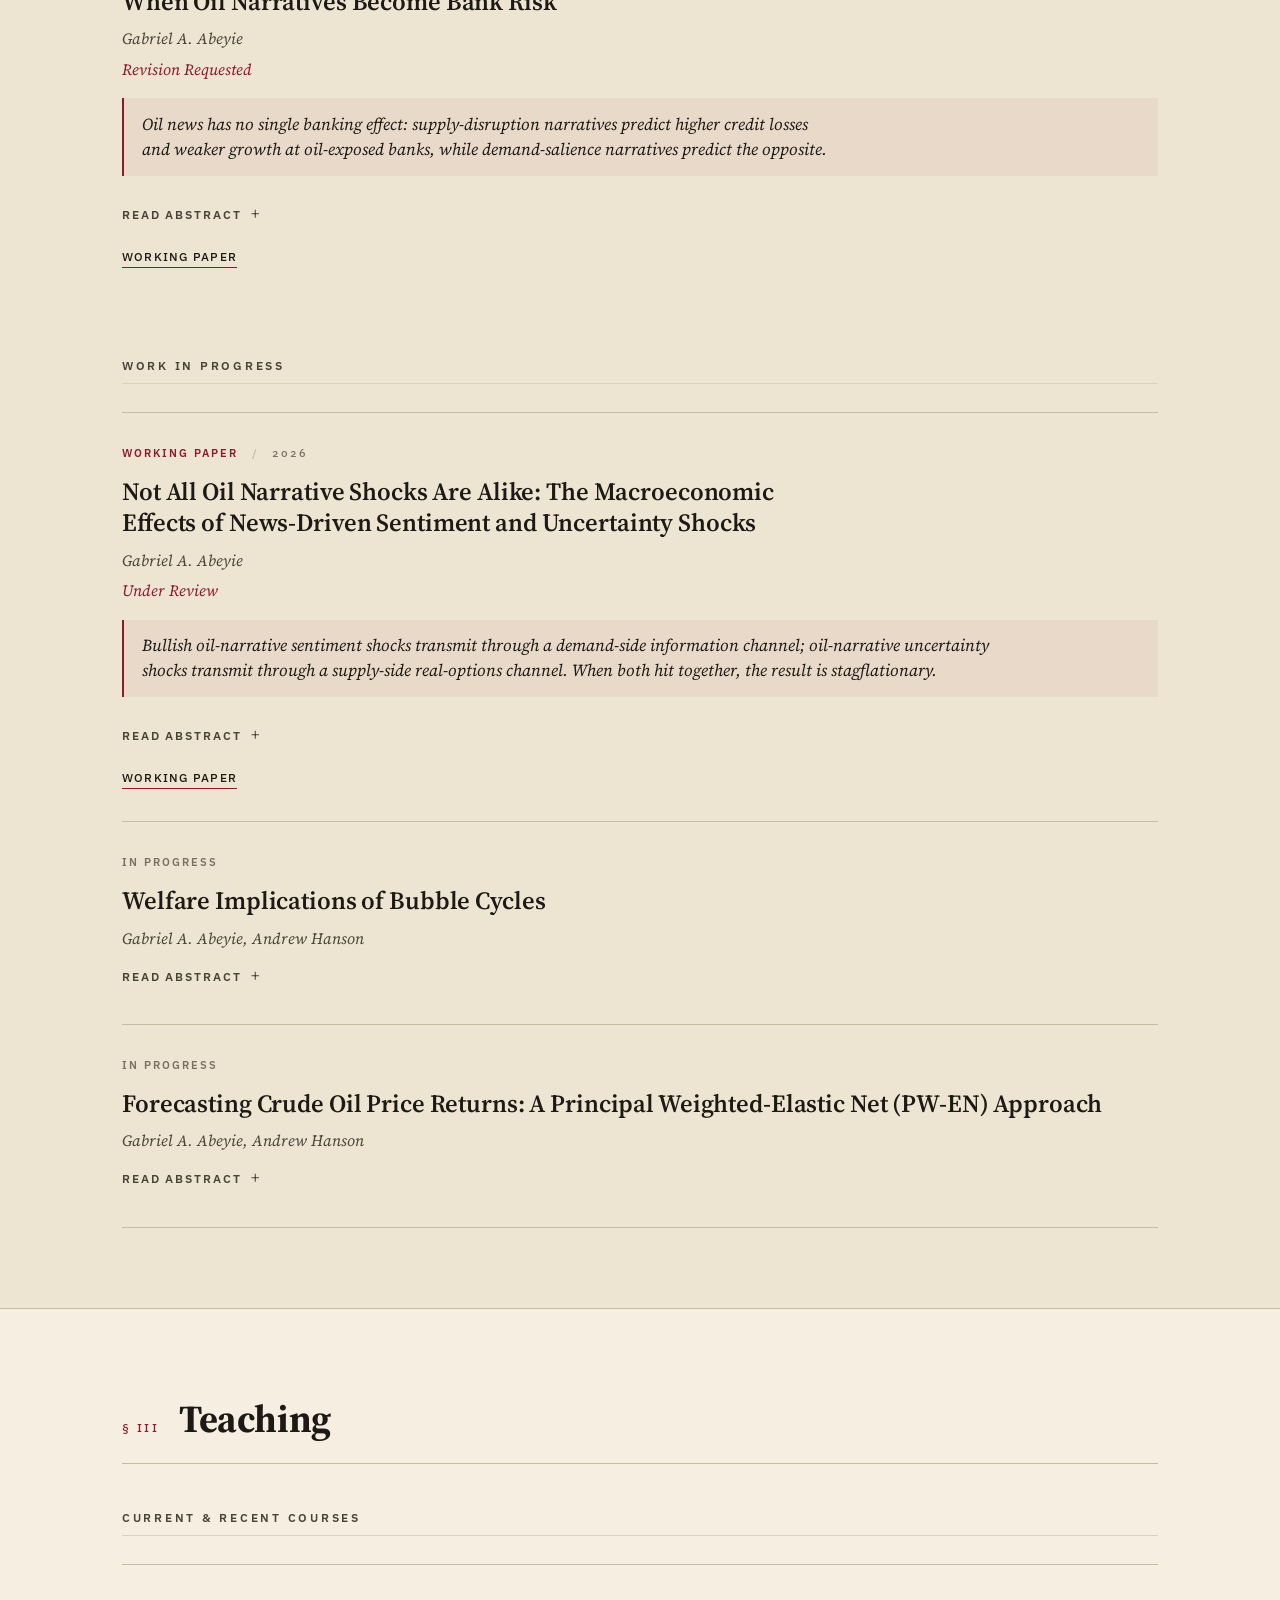
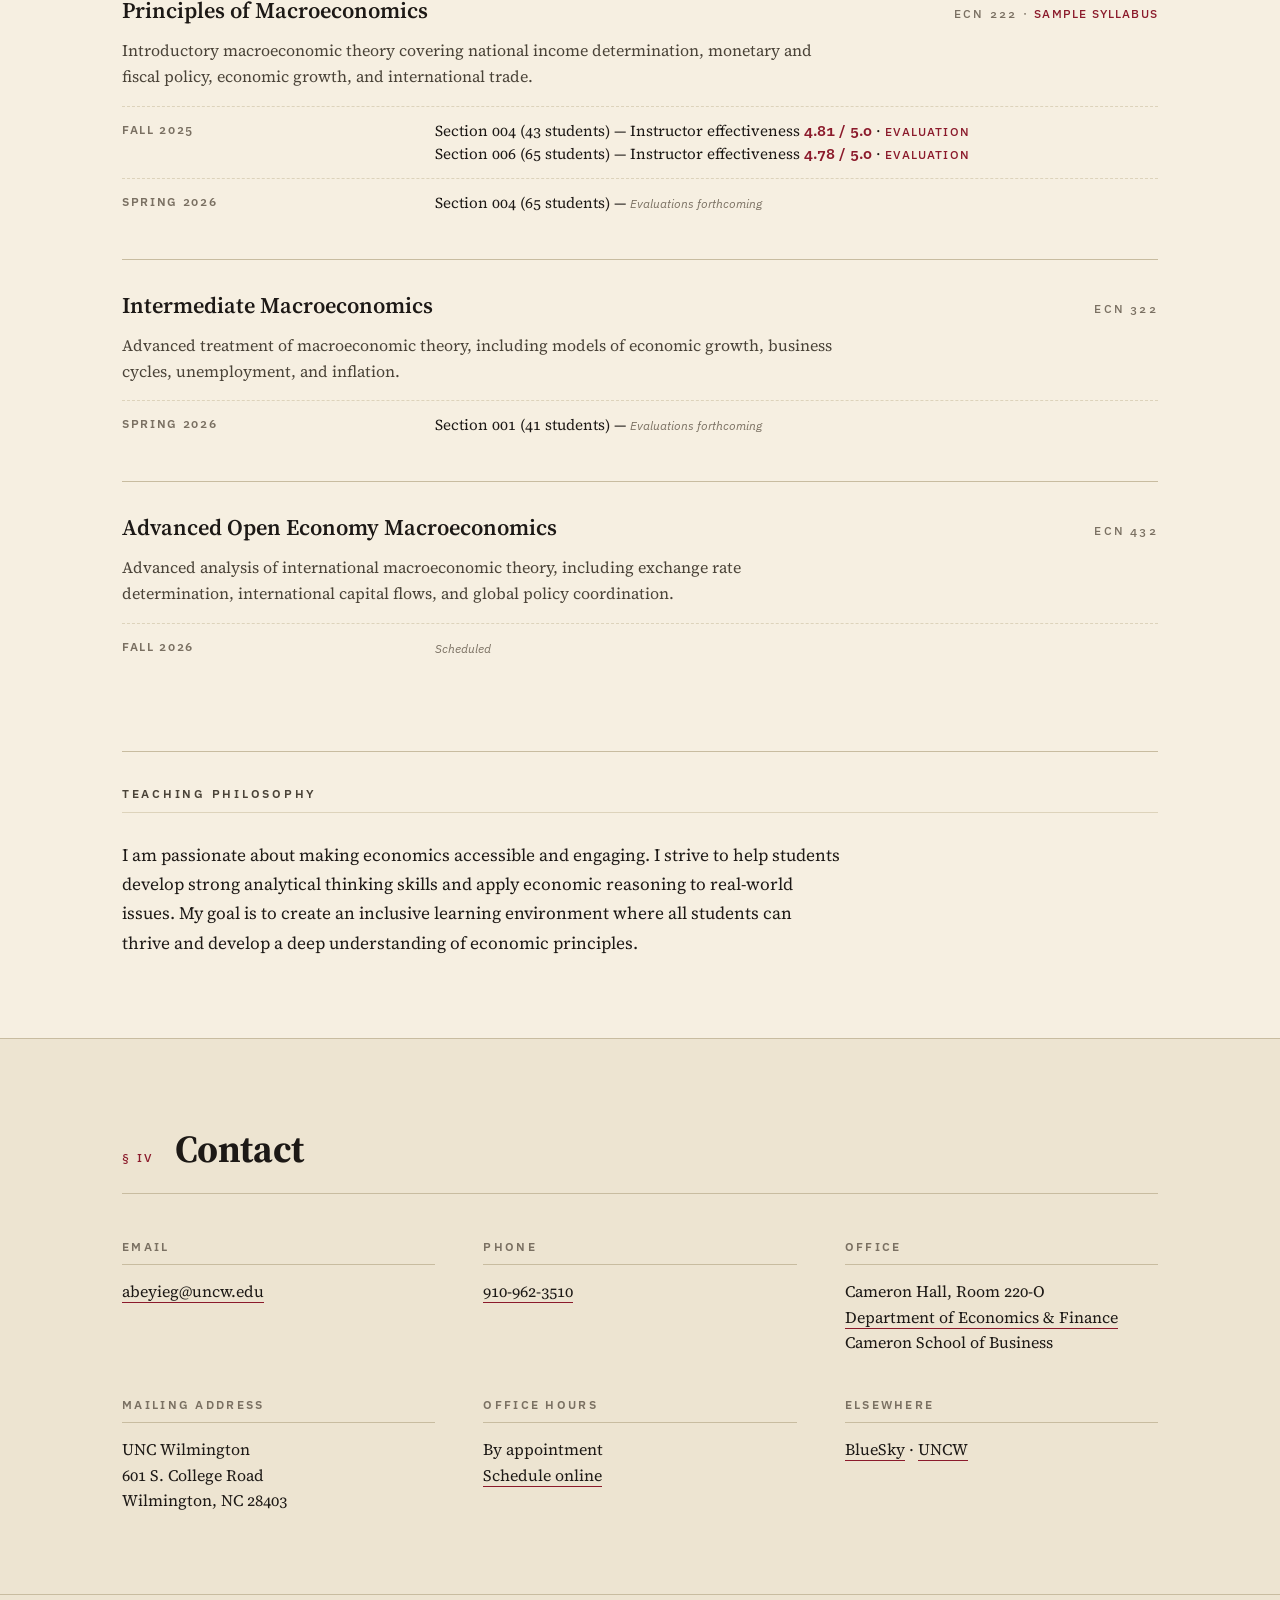
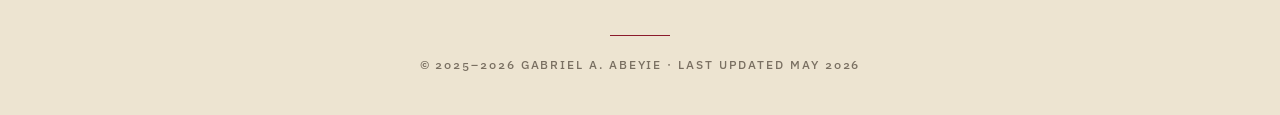
==== commit 5f4c2cbb: "Update paper details and abstracts in index.html" ====
--- a/index.html
+++ b/index.html
@@ -885,6 +885,65 @@
                 <div class="meta">
                     <span class="status">Working Paper</span>
                     <span class="sep">/</span>
+                    <span class="year">2025</span>
+                </div>
+                <h4>Identifying OPEC News Shocks: The Impact of OPEC Announcements Using Textual Data</h4>
+                <div class="byline">Gabriel A. Abeyie, Andrew Hanson</div>
+                <div class="venue"><em>Revision Requested</em></div>
+                <button class="toggle-abstract">Read abstract</button>
+                <div class="abstract">
+                    This paper uses textual analysis to identify and measure the impact of OPEC news shocks on oil markets and the broader economy, developing novel methods to extract information from OPEC announcements and communications.
+                </div>
+                <div class="links">
+                    <span class="muted">Draft available on request</span>
+                </div>
+            </article>
+
+            <article class="paper">
+                <div class="meta">
+                    <span class="status">Working Paper</span>
+                    <span class="sep">/</span>
+                    <span class="year">2025</span>
+                </div>
+                <h4>Asset Bubbles, Uncertainty Shocks, and Endogenous Feedback </h4>
+                <div class="byline">Gabriel A. Abeyie, Andrew Hanson</div>
+                <div class="venue"><em>Under Review</em></div>
+                <button class="toggle-abstract">Read abstract</button>
+                <div class="abstract">
+                    This paper uses textual analysis to identify and measure the impact of OPEC news shocks on oil markets and the broader economy, developing novel methods to extract information from OPEC announcements and communications.
+                </div>
+                <div class="links">
+                    <a href="https://papers.ssrn.com/sol3/papers.cfm?abstract_id=7301018" target="_blank" rel="noopener">Working paper</a>
+                </div>
+            </article>
+
+            <article class="paper">
+                <div class="meta">
+                    <span class="status">Working Paper</span>
+                    <span class="sep">/</span>
+                    <span class="year">2025</span>
+                </div>
+                <h4>When Oil Narratives Become Bank Risk</h4>
+                <div class="byline">Gabriel A. Abeyie</div>
+                <div class="venue"><em>Revision Requested</em></div>
+                <p class="key-finding">
+                    Oil news has no single banking effect: supply-disruption narratives predict higher credit losses and weaker growth at oil-exposed banks, while demand-salience narratives predict the opposite.
+                </p>
+                    <button class="toggle-abstract">Read abstract</button>
+                <div class="abstract">
+                    Oil-market news can signal very different risks for banks exposed to oil-producing regions. This paper studies how newspaper-based oil narratives are associated with U.S. bank balance sheets. Supply-disruption narratives predict higher cumulative loan-loss provisions and net charge-offs, lower loan growth, lower deposit growth, and weaker short-run profitability among more oil-exposed banks. Demand-salience narratives move in the opposite direction, predicting stronger lending, deposit growth, and profitability, while provisions and charge-offs decline. These findings show that oil narratives do not have one banking effect: some oil stories become bank risk, while others coincide with expansion in oil-exposed banking markets
+                </div>
+                <div class="links">
+                    <a href="https://gabeabeyie.github.io/academic-website/When Oil Narratives Become Bank Risk.pdf" target="_blank" rel="noopener">Working paper</a>
+                </div>
+            </article>
+
+            <h3 class="subhead">Work in Progress</h3>
+
+            <article class="paper">
+                <div class="meta">
+                    <span class="status">Working Paper</span>
+                    <span class="sep">/</span>
                     <span class="year">2026</span>
                 </div>
                 <h4>Not All Oil Narrative Shocks Are Alike: The Macroeconomic Effects of News-Driven Sentiment and Uncertainty Shocks</h4>
@@ -901,47 +960,6 @@
                     <a href="https://gabeabeyie.github.io/academic-website/Narrative_Shocks70.pdf" target="_blank" rel="noopener">Working paper</a>
                 </div>
             </article>
-
-            <article class="paper">
-                <div class="meta">
-                    <span class="status">Working Paper</span>
-                    <span class="sep">/</span>
-                    <span class="year">2025</span>
-                </div>
-                <h4>When Oil Narratives Become Bank Risk</h4>
-                <div class="byline">Gabriel A. Abeyie</div>
-                <div class="venue"><em>Under Review</em></div>
-                <p class="key-finding">
-                    Oil news has no single banking effect: supply-disruption narratives predict higher credit losses and weaker growth at oil-exposed banks, while demand-salience narratives predict the opposite.
-                </p>
-                    <button class="toggle-abstract">Read abstract</button>
-                <div class="abstract">
-                    Oil-market news can signal very different risks for banks exposed to oil-producing regions. This paper studies how newspaper-based oil narratives are associated with U.S. bank balance sheets. Supply-disruption narratives predict higher cumulative loan-loss provisions and net charge-offs, lower loan growth, lower deposit growth, and weaker short-run profitability among more oil-exposed banks. Demand-salience narratives move in the opposite direction, predicting stronger lending, deposit growth, and profitability, while provisions and charge-offs decline. These findings show that oil narratives do not have one banking effect: some oil stories become bank risk, while others coincide with expansion in oil-exposed banking markets
-                </div>
-                <div class="links">
-                    <a href="https://gabeabeyie.github.io/academic-website/When Oil Narratives Become Bank Risk.pdf" target="_blank" rel="noopener">Working paper</a>
-                </div>
-            </article>
-
-            <article class="paper">
-                <div class="meta">
-                    <span class="status">Working Paper</span>
-                    <span class="sep">/</span>
-                    <span class="year">2025</span>
-                </div>
-                <h4>Identifying OPEC News Shocks: The Impact of OPEC Announcements Using Textual Data</h4>
-                <div class="byline">Gabriel A. Abeyie, Andrew Hanson</div>
-                <div class="venue"><em>Under Review</em></div>
-                <button class="toggle-abstract">Read abstract</button>
-                <div class="abstract">
-                    This paper uses textual analysis to identify and measure the impact of OPEC news shocks on oil markets and the broader economy, developing novel methods to extract information from OPEC announcements and communications.
-                </div>
-                <div class="links">
-                    <span class="muted">Draft available on request</span>
-                </div>
-            </article>
-
-            <h3 class="subhead">Work in Progress</h3>
 
             <article class="paper">
                 <div class="meta">
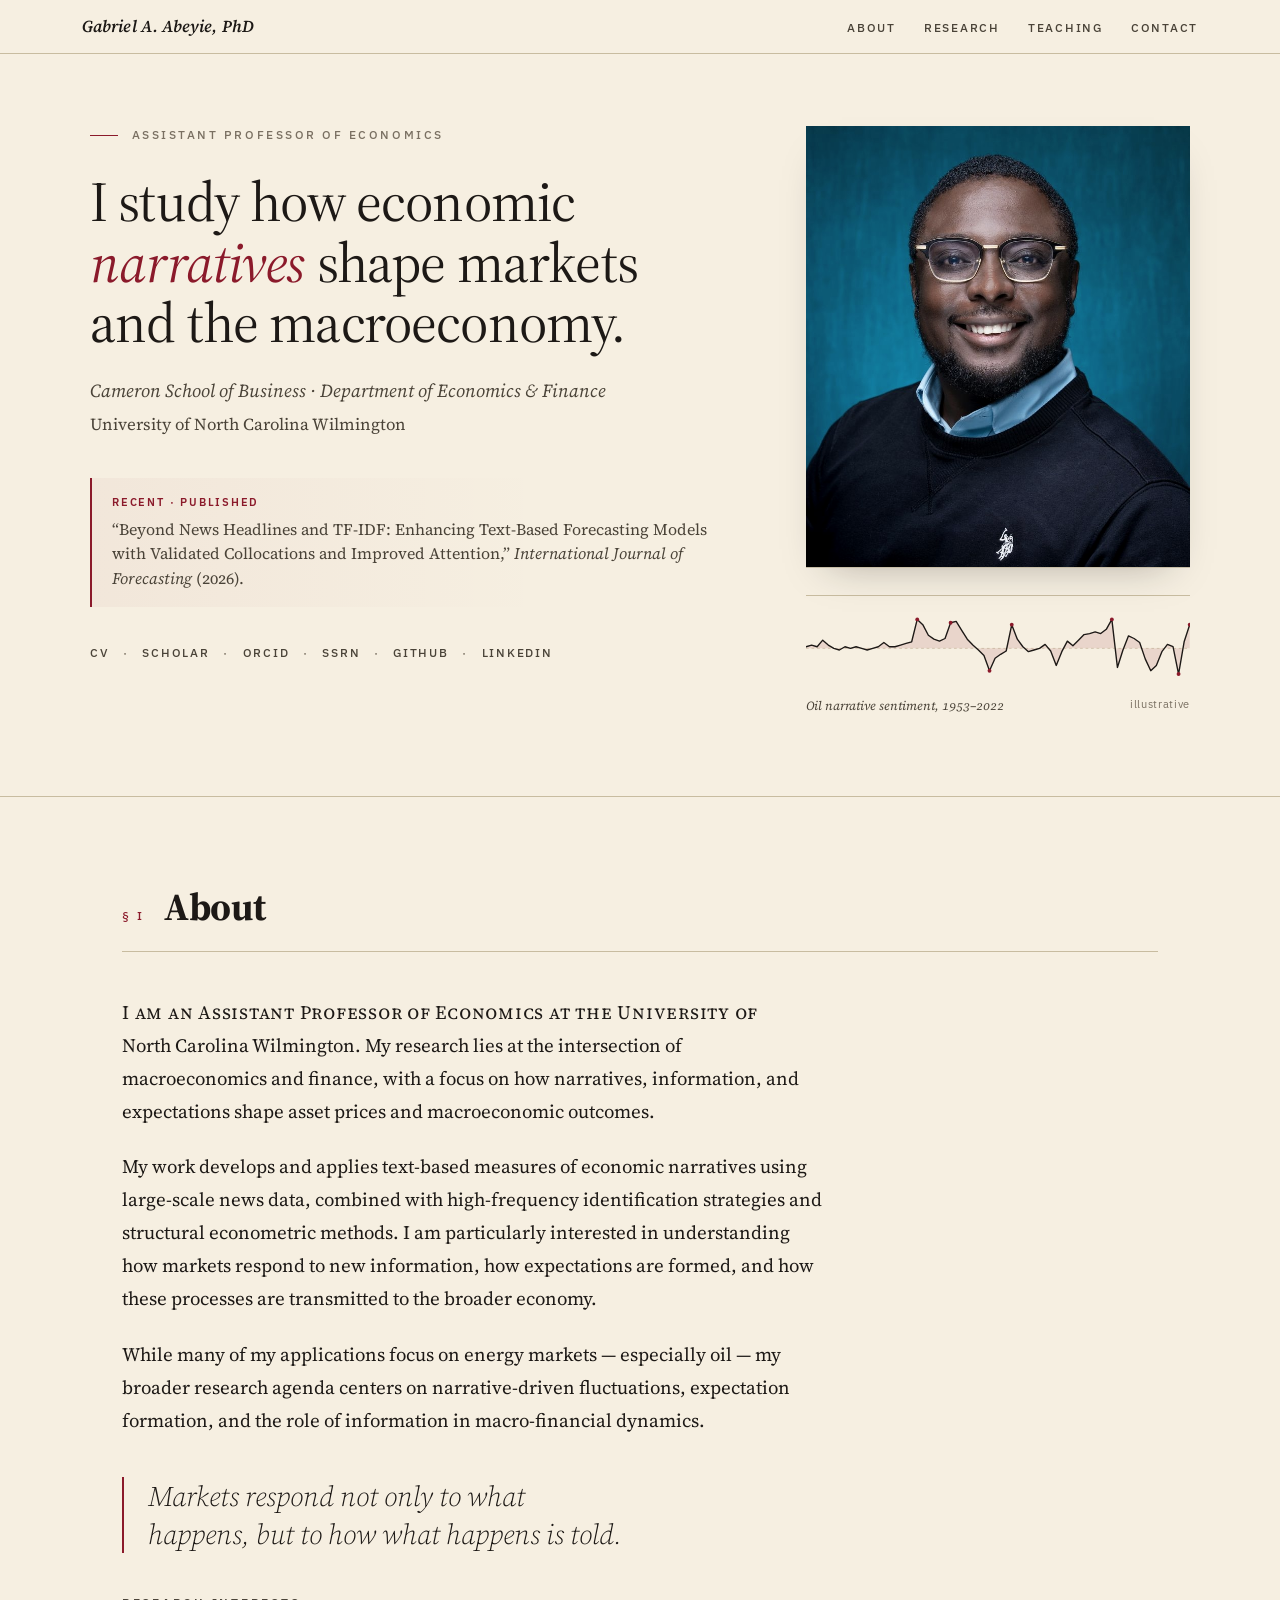
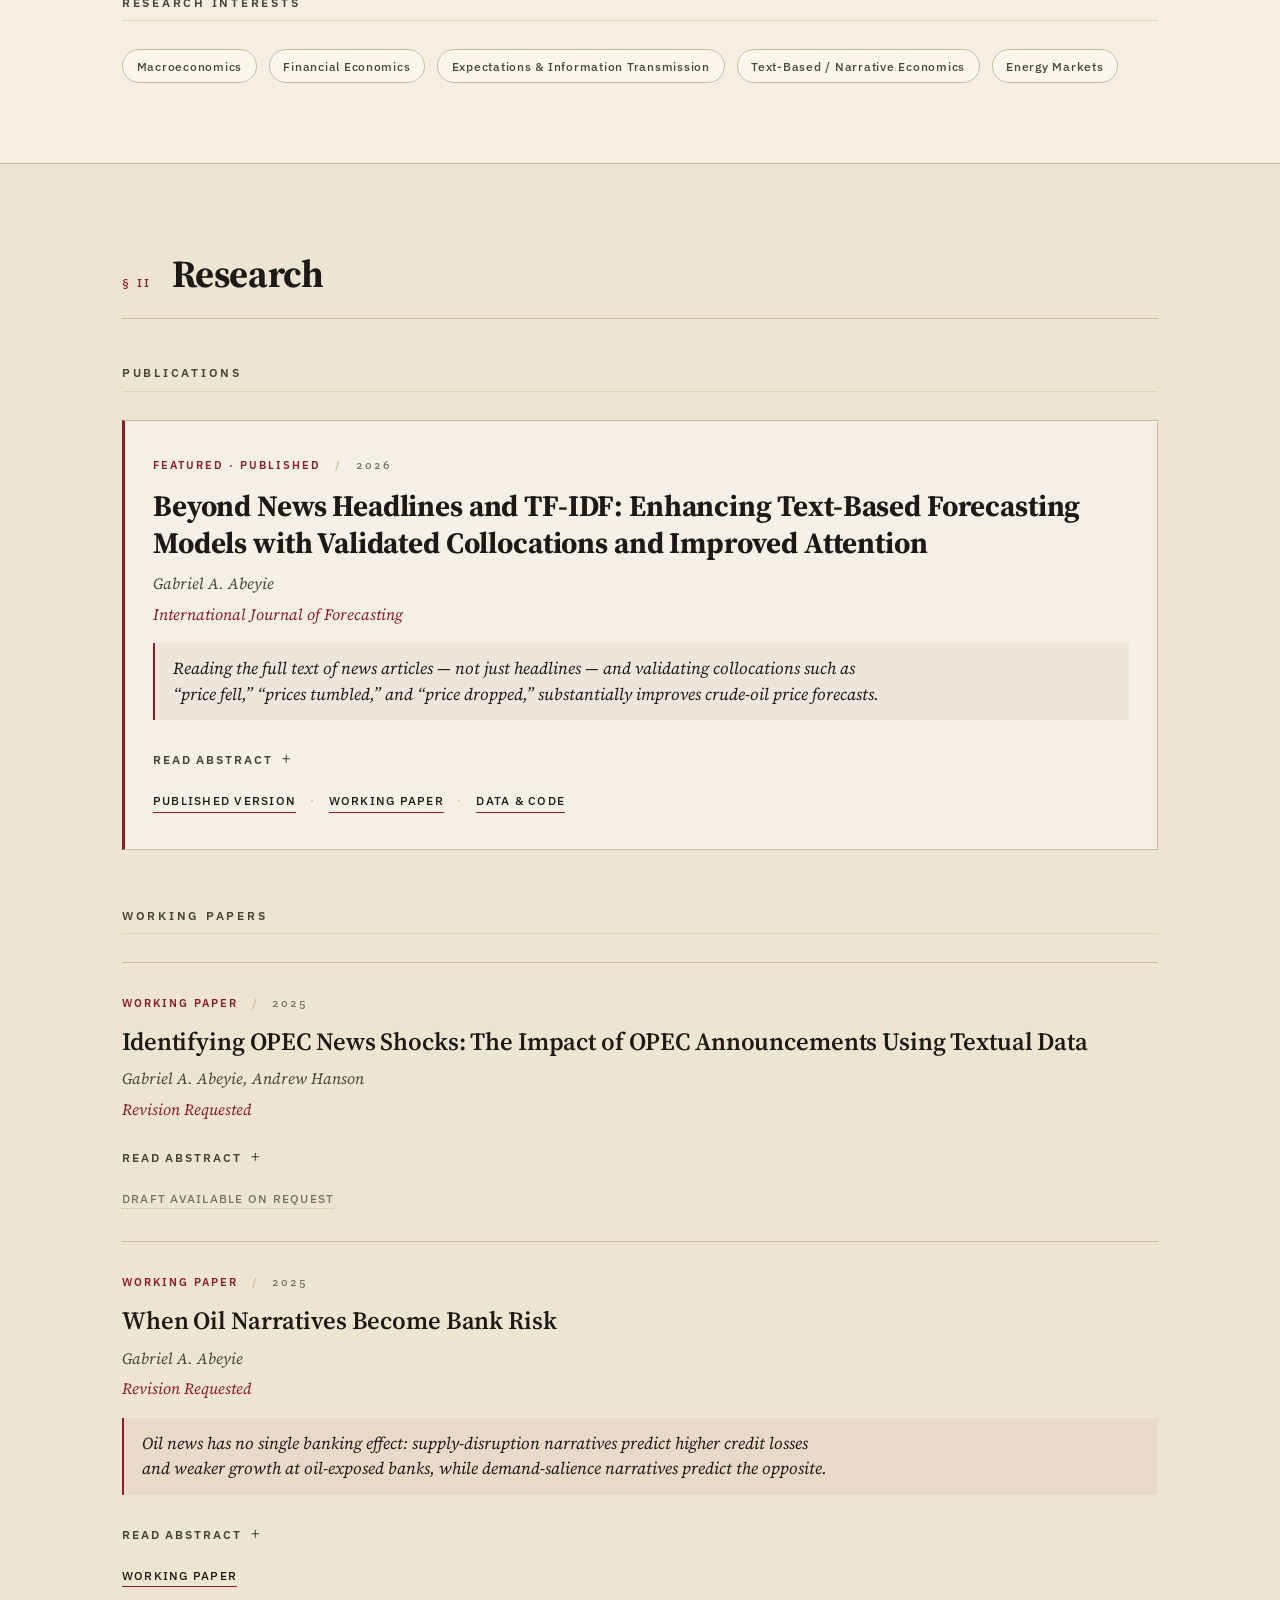
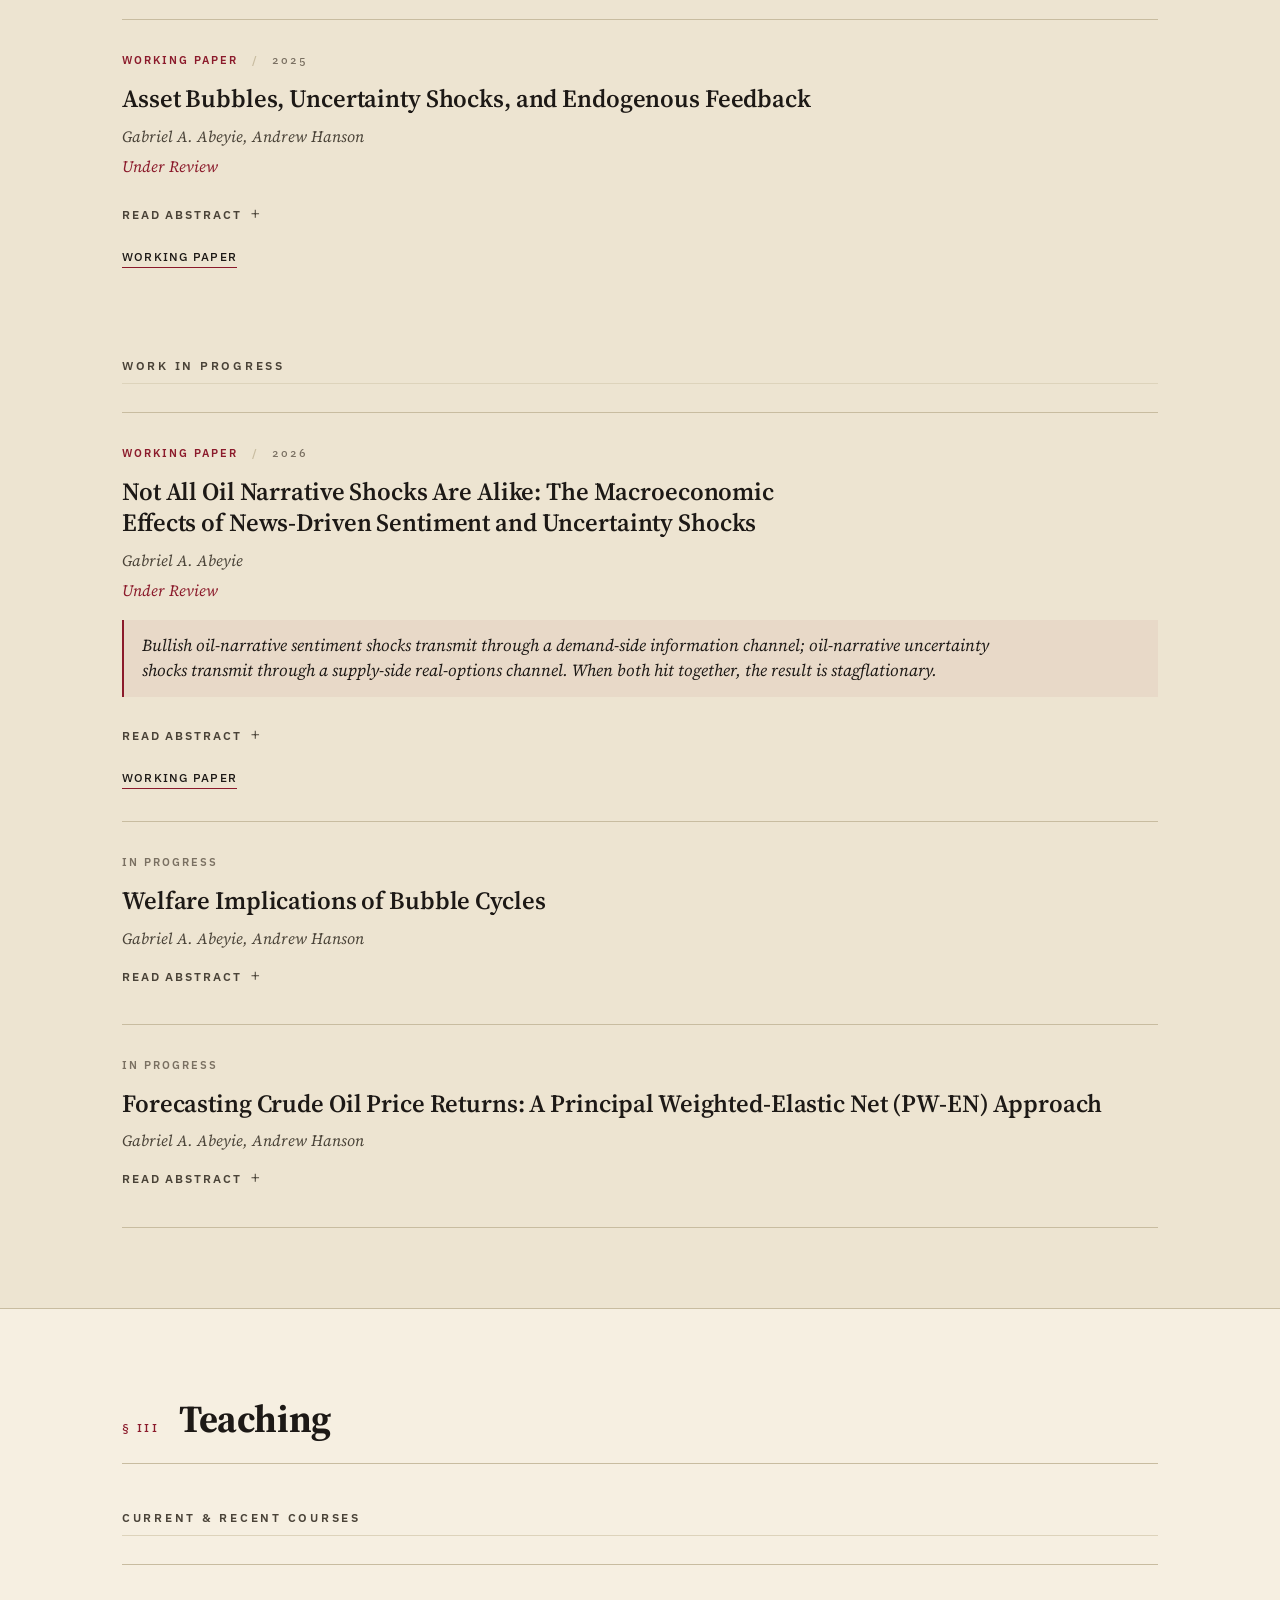
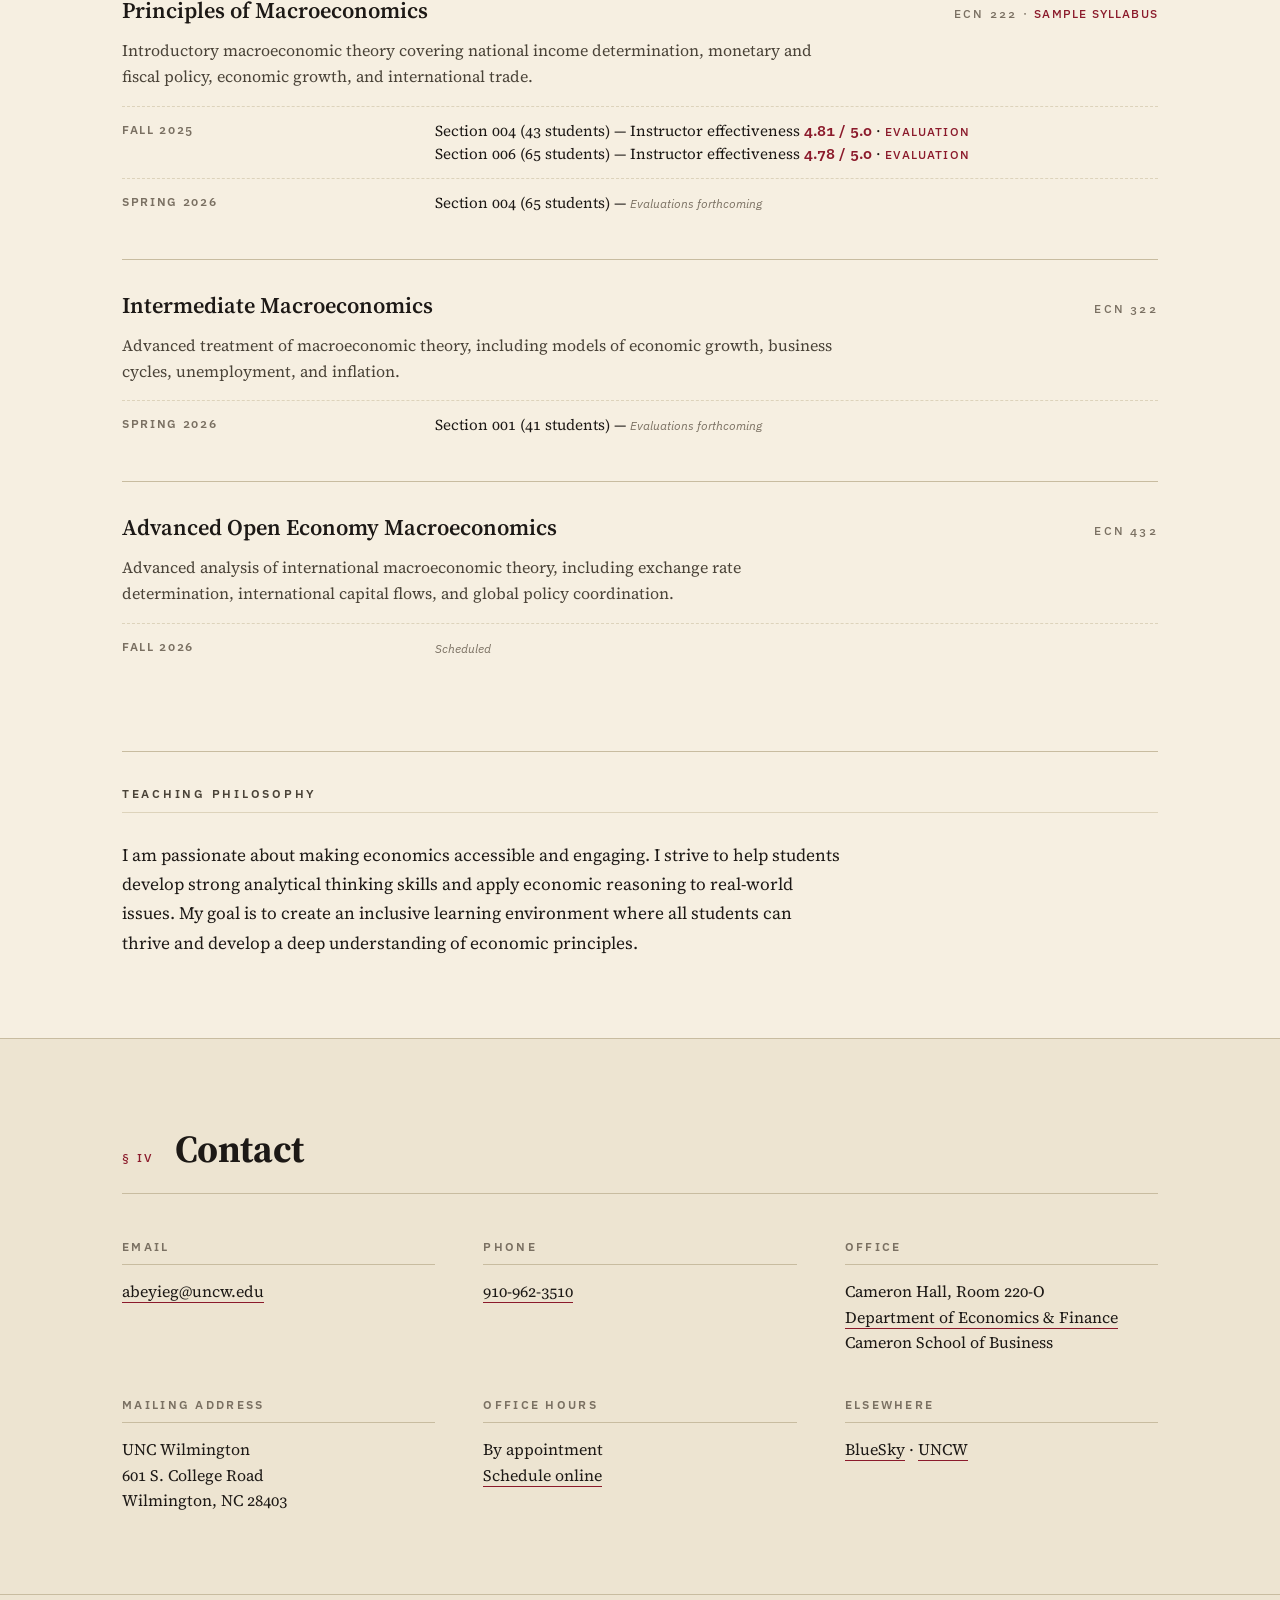
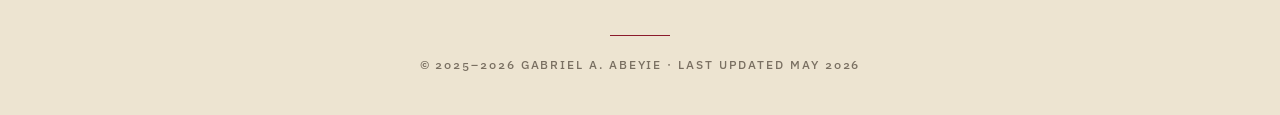
==== commit 3e217036: "Revise paper details and key findings in index.html Updated the paper details for 'When Oil Narrativ" ====
--- a/index.html
+++ b/index.html
@@ -899,25 +899,8 @@
                 </div>
             </article>
 
-            <article class="paper">
-                <div class="meta">
-                    <span class="status">Working Paper</span>
-                    <span class="sep">/</span>
-                    <span class="year">2025</span>
-                </div>
-                <h4>Asset Bubbles, Uncertainty Shocks, and Endogenous Feedback </h4>
-                <div class="byline">Gabriel A. Abeyie, Andrew Hanson</div>
-                <div class="venue"><em>Under Review</em></div>
-                <button class="toggle-abstract">Read abstract</button>
-                <div class="abstract">
-                    This paper uses textual analysis to identify and measure the impact of OPEC news shocks on oil markets and the broader economy, developing novel methods to extract information from OPEC announcements and communications.
-                </div>
-                <div class="links">
-                    <a href="https://papers.ssrn.com/sol3/papers.cfm?abstract_id=7301018" target="_blank" rel="noopener">Working paper</a>
-                </div>
-            </article>
-
-            <article class="paper">
+
+             <article class="paper">
                 <div class="meta">
                     <span class="status">Working Paper</span>
                     <span class="sep">/</span>
@@ -935,6 +918,24 @@
                 </div>
                 <div class="links">
                     <a href="https://gabeabeyie.github.io/academic-website/When Oil Narratives Become Bank Risk.pdf" target="_blank" rel="noopener">Working paper</a>
+                </div>
+            </article>
+
+            <article class="paper">
+                <div class="meta">
+                    <span class="status">Working Paper</span>
+                    <span class="sep">/</span>
+                    <span class="year">2025</span>
+                </div>
+                <h4>Asset Bubbles, Uncertainty Shocks, and Endogenous Feedback </h4>
+                <div class="byline">Gabriel A. Abeyie, Andrew Hanson</div>
+                <div class="venue"><em>Under Review</em></div>
+                <button class="toggle-abstract">Read abstract</button>
+                <div class="abstract">
+                    Asset bubbles can create the uncertainty that sustains them. We build an economy in which a gap between an asset's market price and the cost of covering its dividends finances project entry, expansion, and risk-taking. Those projects generate future uncertainty, which strains investors' capacity to bear risk and widens the bubble. This feedback can sustain several levels of bubbles and uncertainty even when shocks do not multiply on their own. Time structure determines the outcome. With a fixed ending date, equilibrium is unique regardless of feedback strength. When projects and uncertainty repeatedly renew, the same mechanism can produce multiple equilibria. Uncertainty shocks do not merely enlarge an existing bubble: by pushing risk beyond investors' capacity to bear it, they can cause one to form in the first place. The model identifies stable and unstable outcomes and remains valid in a fully closed economy.
+                </div>
+                <div class="links">
+                    <a href="https://papers.ssrn.com/sol3/papers.cfm?abstract_id=7301018" target="_blank" rel="noopener">Working paper</a>
                 </div>
             </article>
 
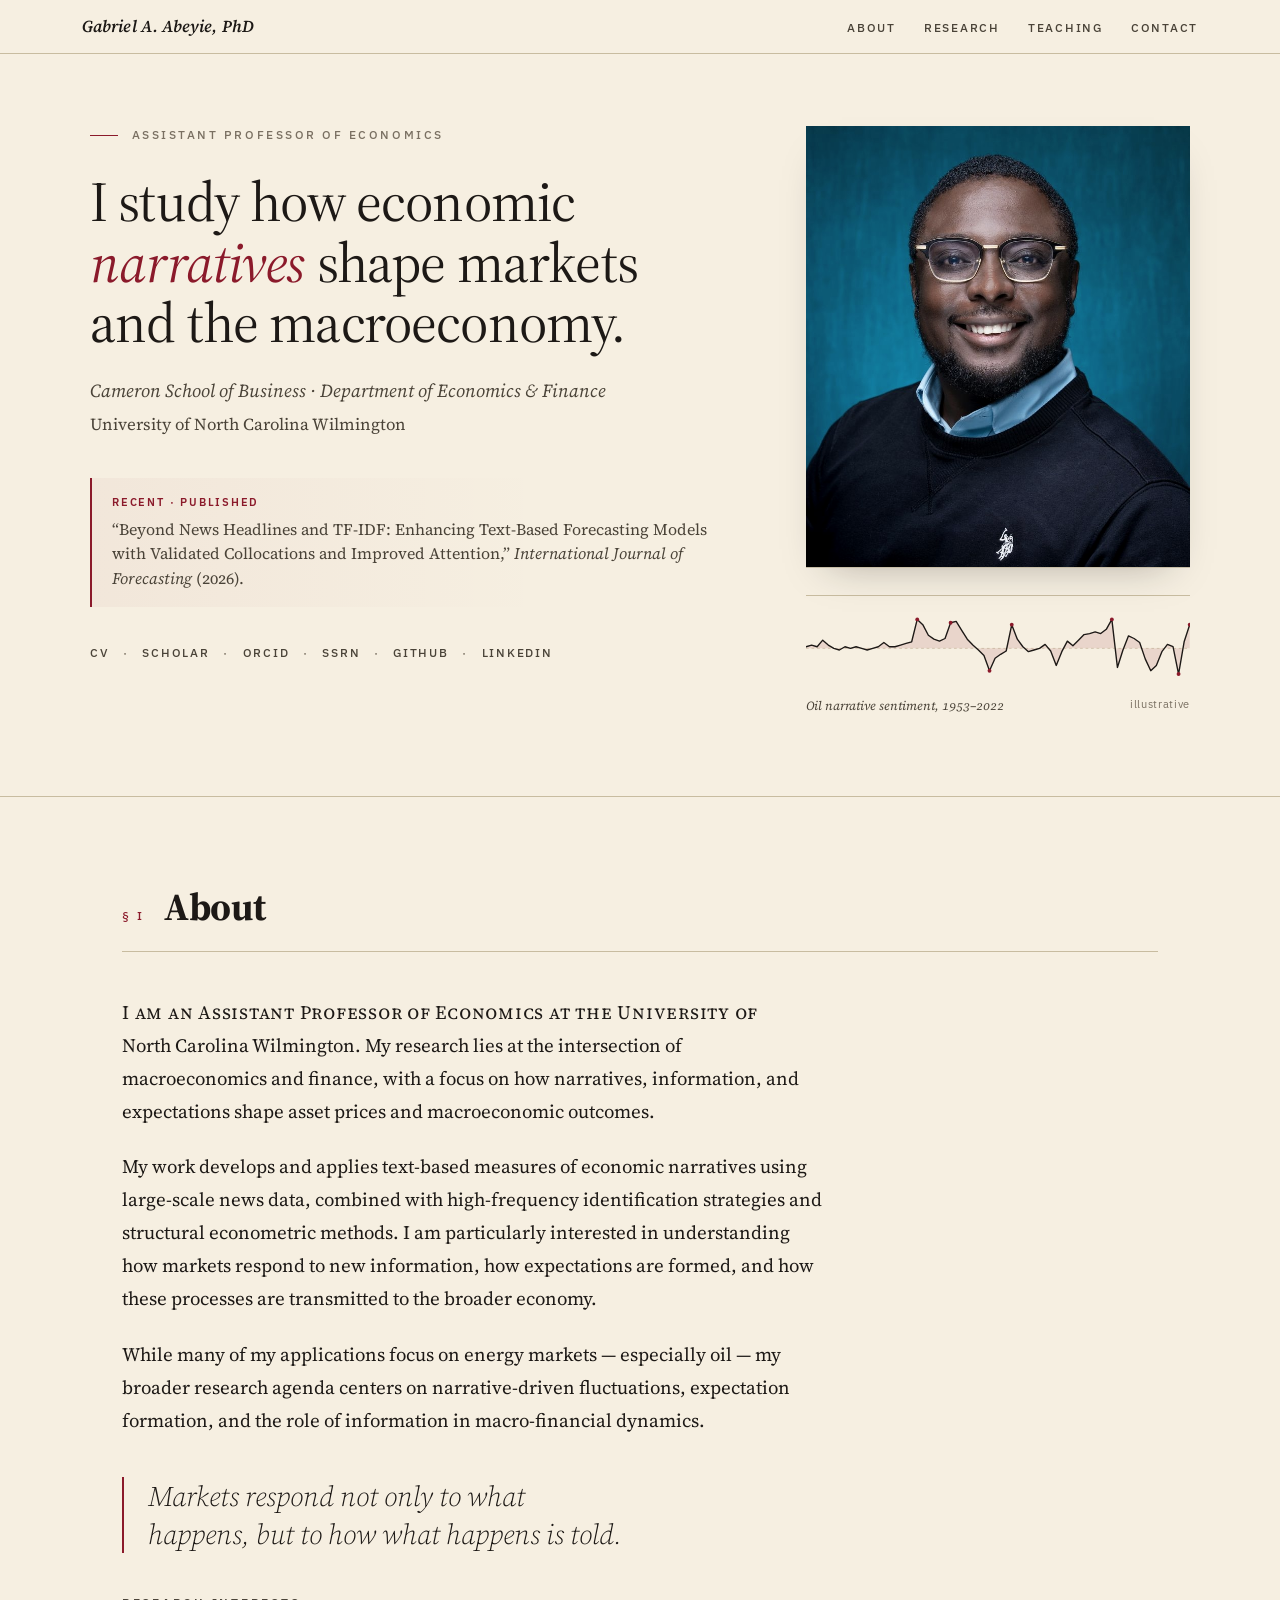
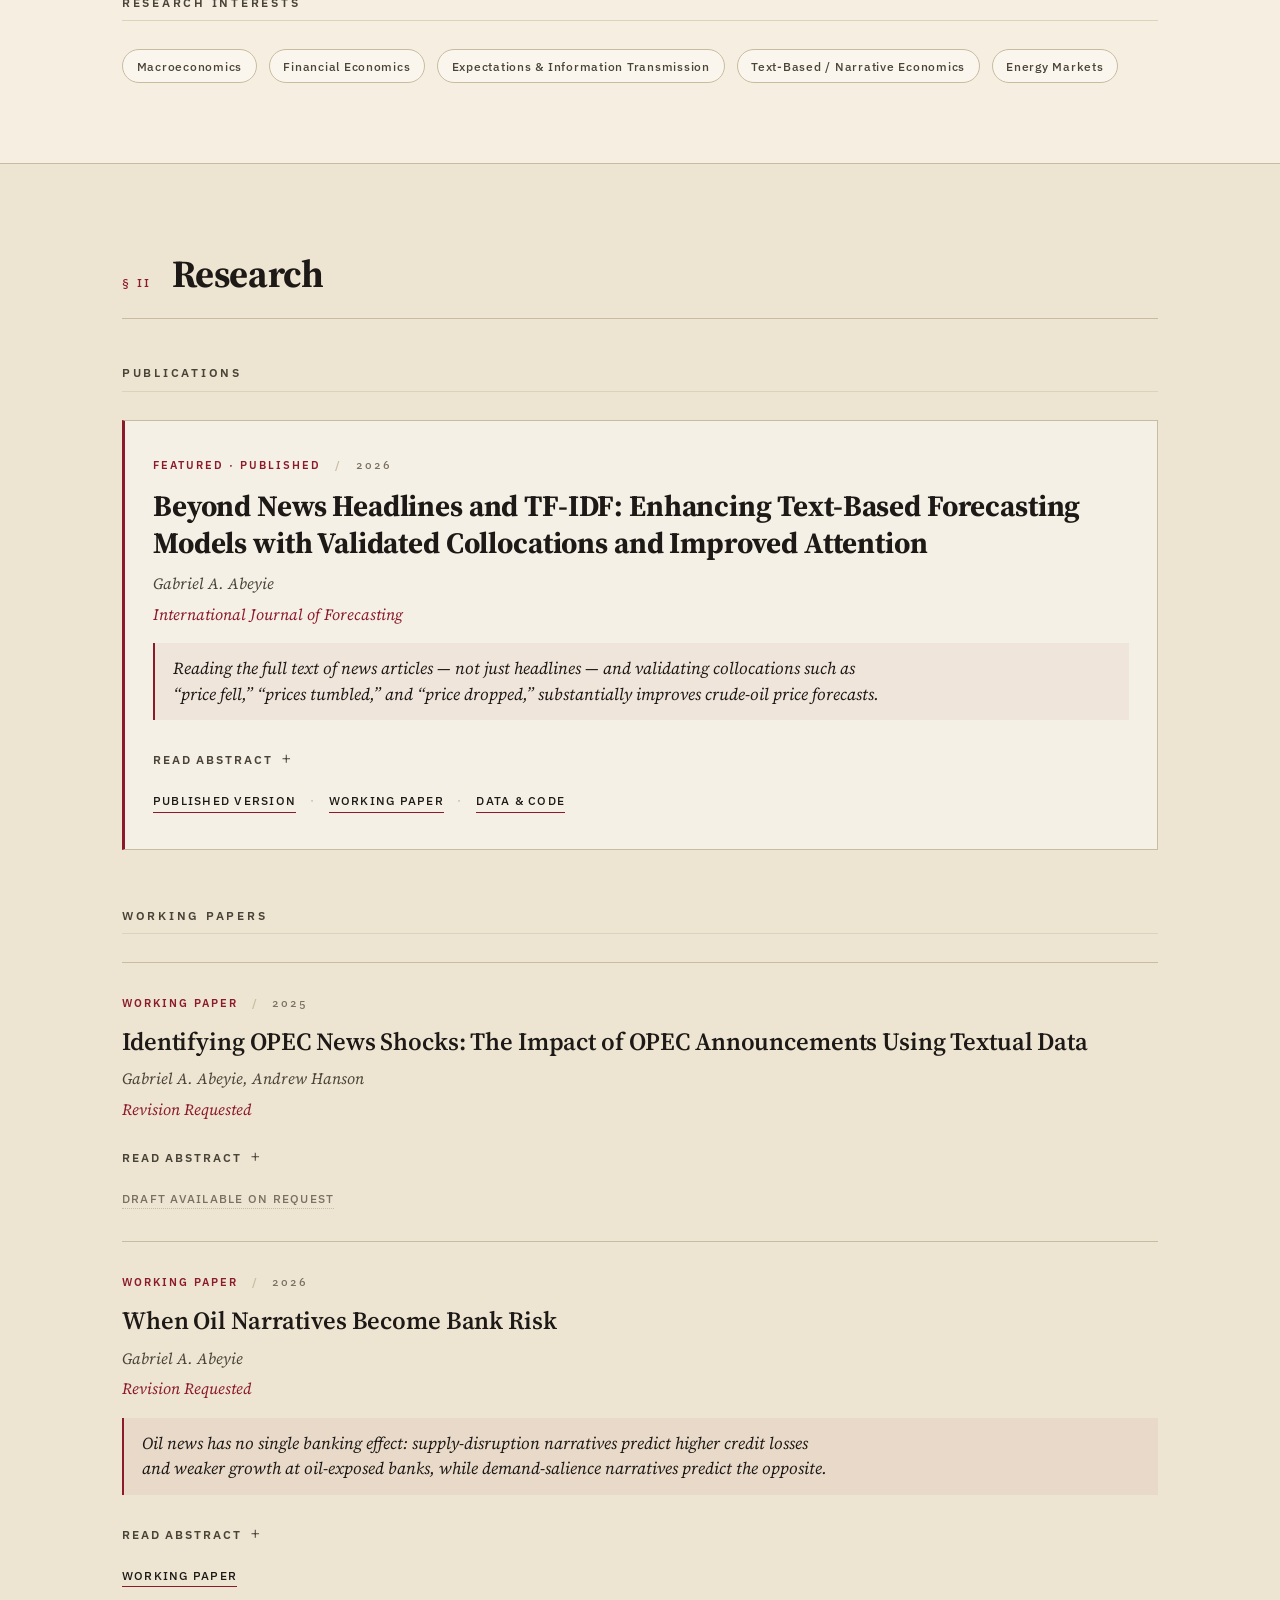
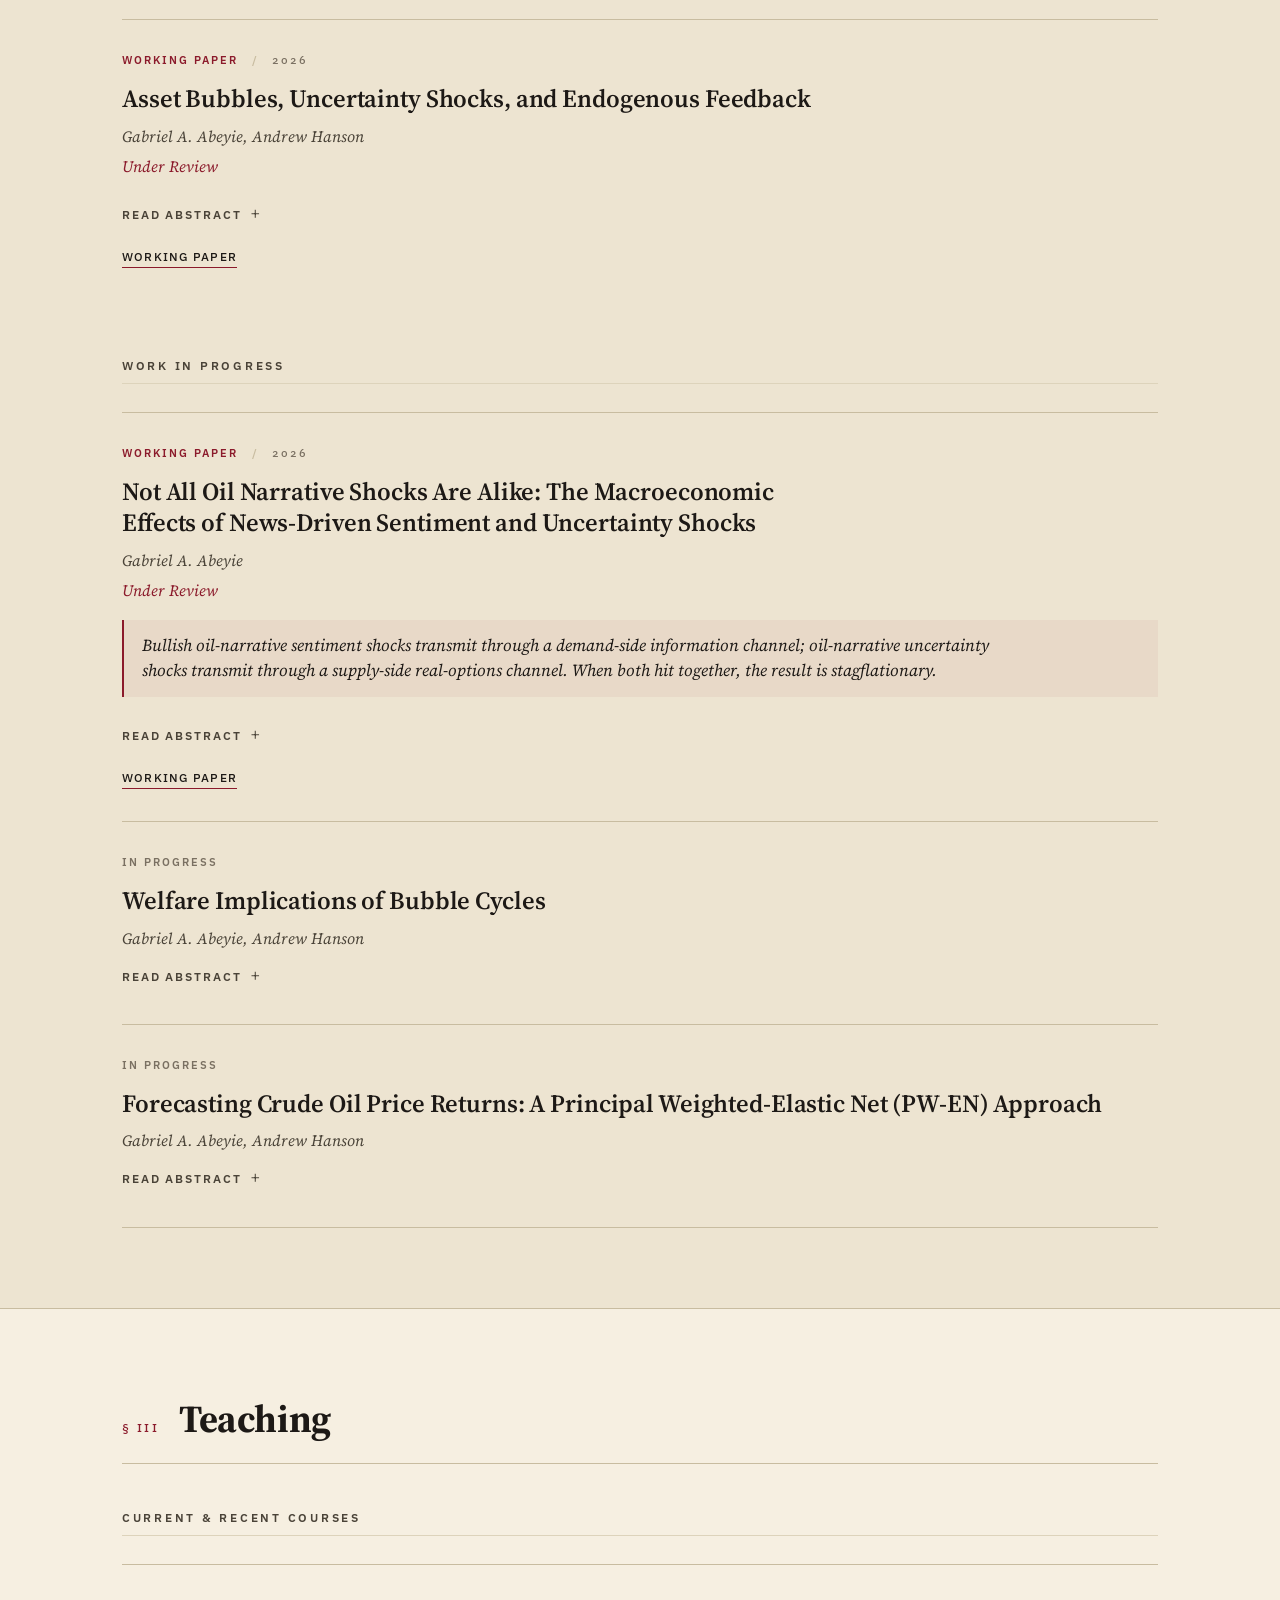
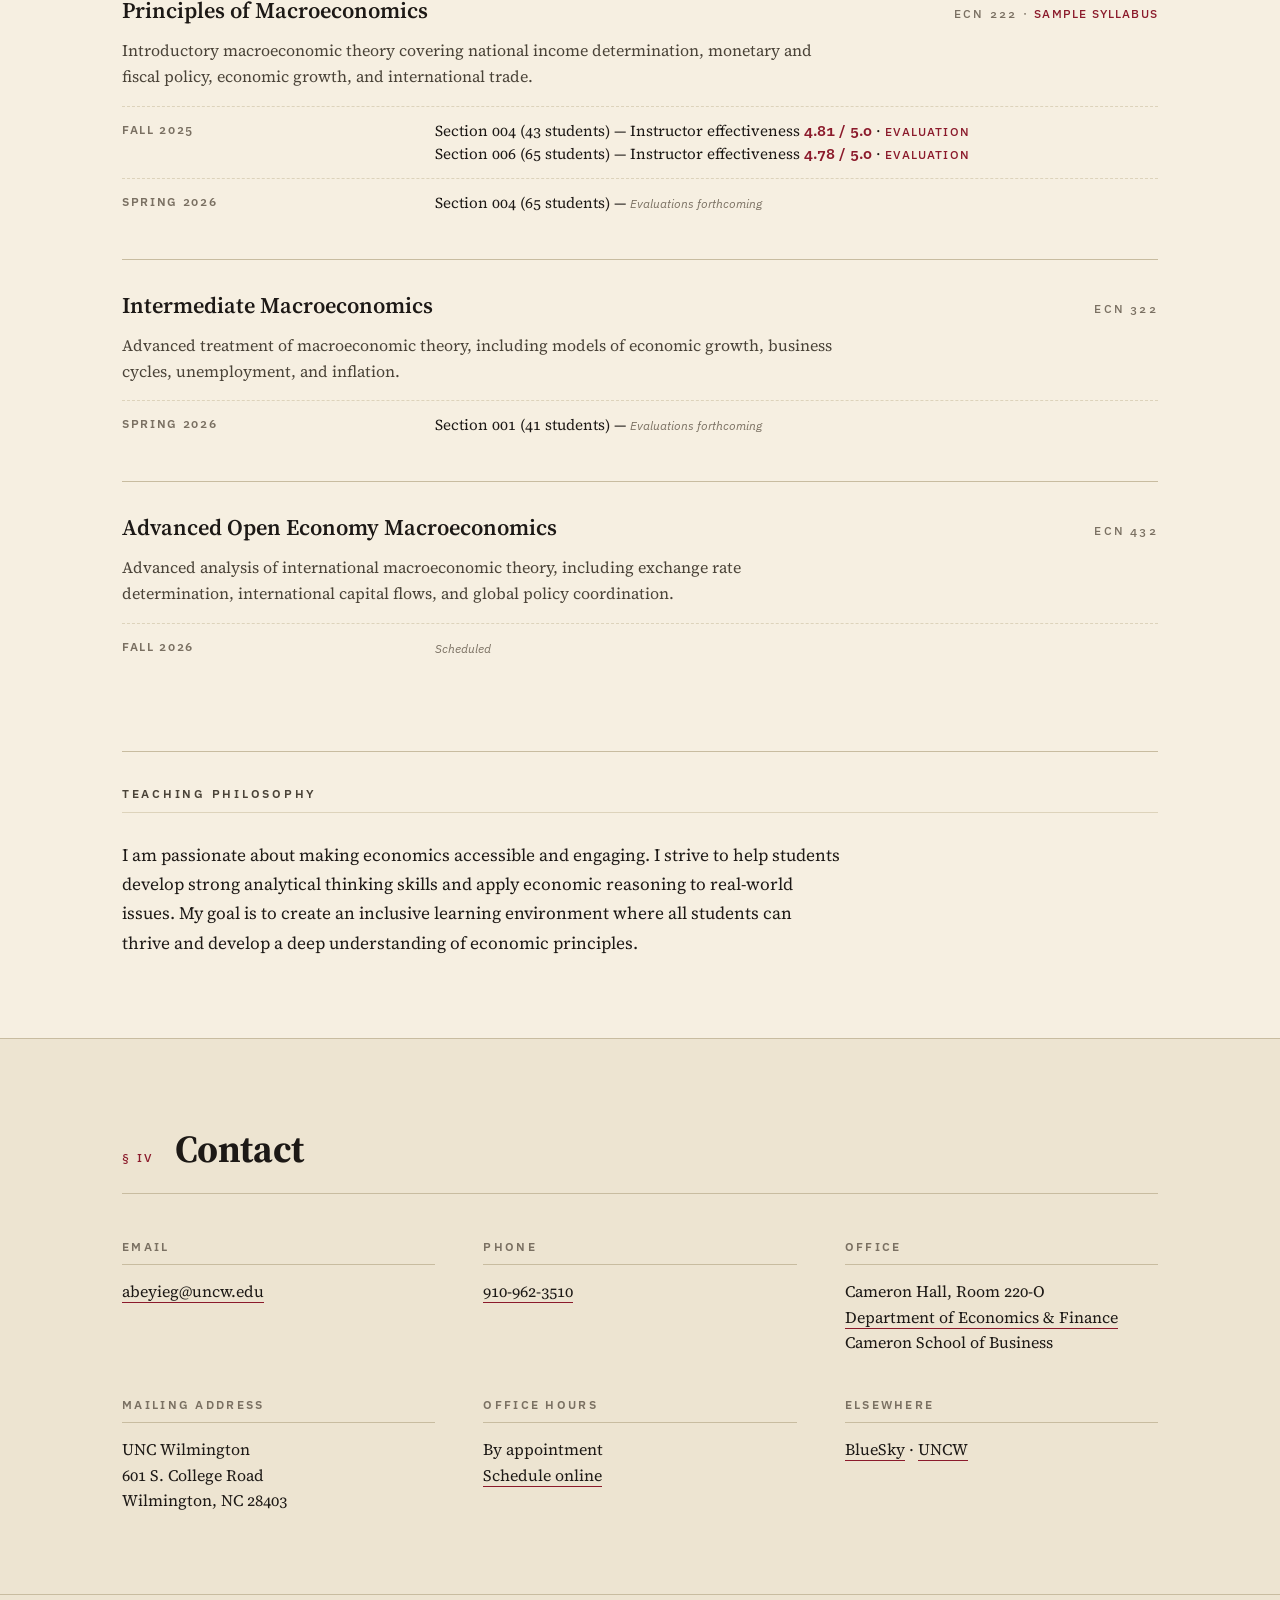
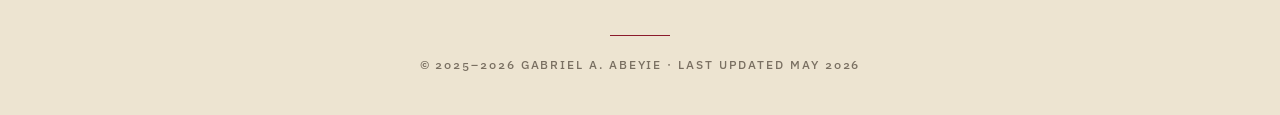
==== commit 48950ec7: "Update publication year from 2025 to 2026" ====
--- a/index.html
+++ b/index.html
@@ -904,7 +904,7 @@
                 <div class="meta">
                     <span class="status">Working Paper</span>
                     <span class="sep">/</span>
-                    <span class="year">2025</span>
+                    <span class="year">2026</span>
                 </div>
                 <h4>When Oil Narratives Become Bank Risk</h4>
                 <div class="byline">Gabriel A. Abeyie</div>
@@ -925,7 +925,7 @@
                 <div class="meta">
                     <span class="status">Working Paper</span>
                     <span class="sep">/</span>
-                    <span class="year">2025</span>
+                    <span class="year">2026</span>
                 </div>
                 <h4>Asset Bubbles, Uncertainty Shocks, and Endogenous Feedback </h4>
                 <div class="byline">Gabriel A. Abeyie, Andrew Hanson</div>
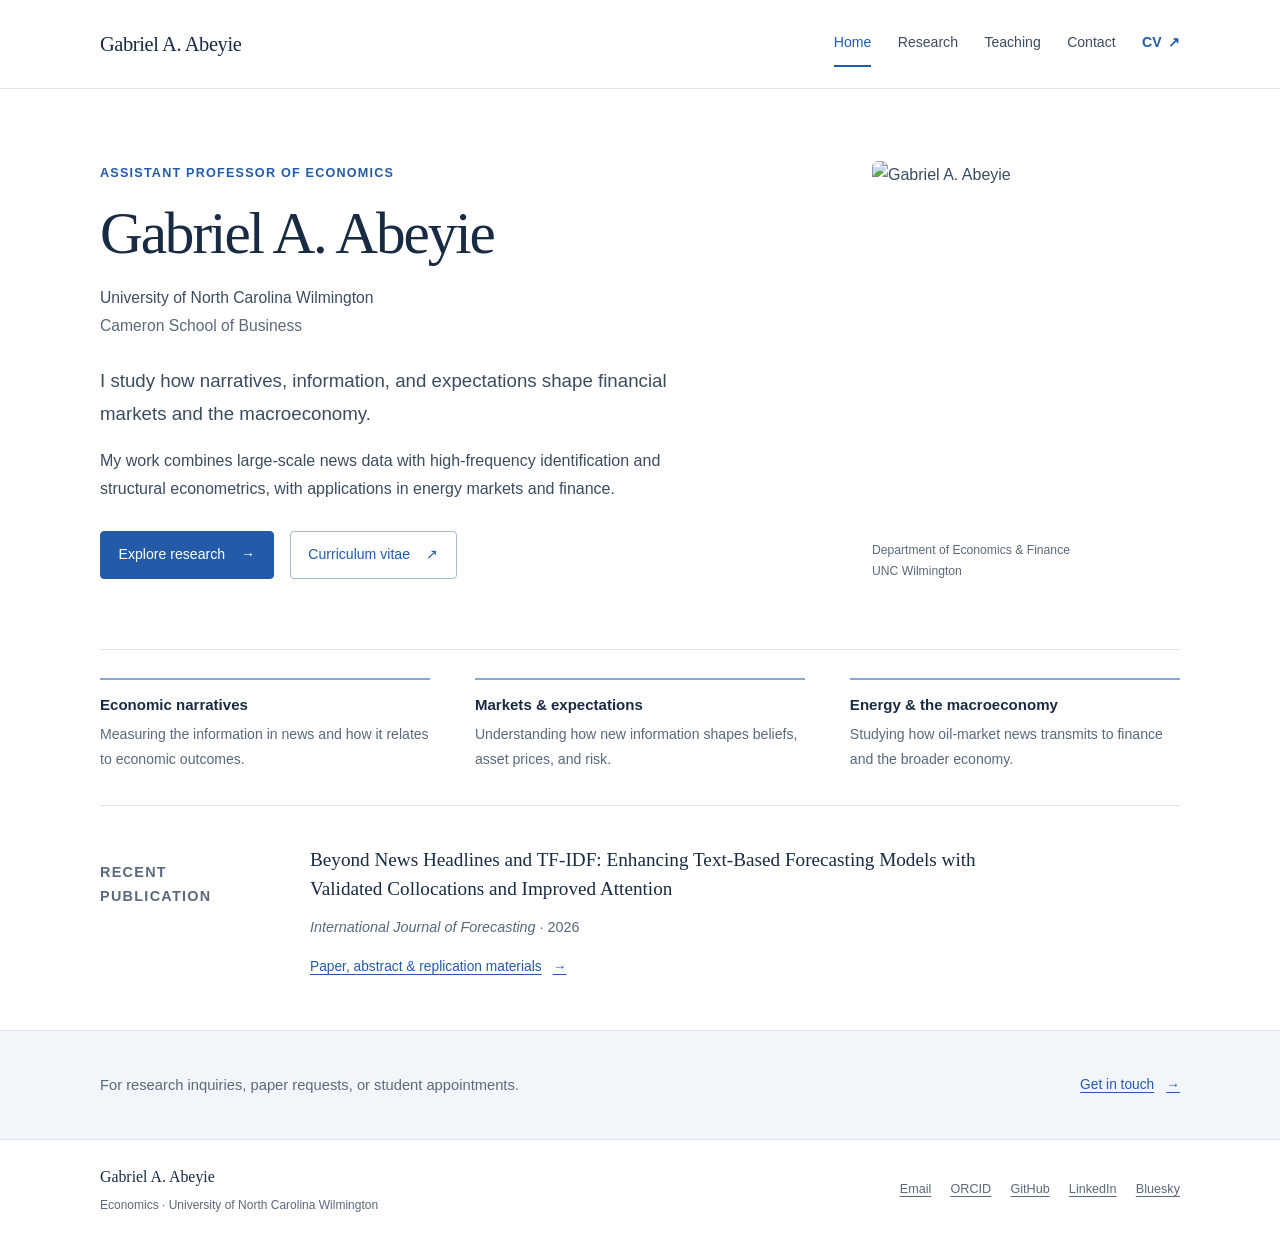
==== commit 28021926: "Add files via upload" ====
--- a/index.html
+++ b/index.html
@@ -1,1149 +1,3 @@
 <!DOCTYPE html>
 <html lang="en">
-<head>
-    <meta charset="UTF-8">
-    <meta name="viewport" content="width=device-width, initial-scale=1.0">
-
-    <title>Gabriel A. Abeyie — Economics, UNC Wilmington</title>
-    <meta name="description" content="Gabriel A. Abeyie is an Assistant Professor of Economics at UNC Wilmington studying how economic narratives shape markets and the macroeconomy.">
-    <meta name="author" content="Gabriel Appau Abeyie">
-
-    <meta property="og:type" content="website">
-    <meta property="og:url" content="https://gabeabeyie.github.io/academic-website/">
-    <meta property="og:title" content="Gabriel A. Abeyie — Economics, UNC Wilmington">
-    <meta property="og:description" content="Assistant Professor of Economics. Narrative economics, text-as-data, energy markets.">
-    <meta property="og:image" content="https://gabeabeyie.github.io/academic-website/abeyie-gabriel-a-gabriel-abeyie-07723-edit-2-portrait.jpg">
-
-    <meta name="twitter:card" content="summary_large_image">
-    <meta name="twitter:title" content="Gabriel A. Abeyie — Economics, UNC Wilmington">
-    <meta name="twitter:description" content="Assistant Professor of Economics. Narrative economics, text-as-data, energy markets.">
-
-    <link rel="icon" type="image/png" href="favicon.png">
-    <link rel="apple-touch-icon" href="apple-touch-icon.png">
-
-    <link rel="preconnect" href="https://fonts.googleapis.com">
-    <link rel="preconnect" href="https://fonts.gstatic.com" crossorigin>
-    <link href="https://fonts.googleapis.com/css2?family=IBM+Plex+Sans:wght@400;500;600&family=Source+Serif+4:ital,opsz,wght@0,8..60,300..900;1,8..60,300..900&display=swap" rel="stylesheet">
-
-    <style>
-        :root {
-            --bg:            #f6efe1;
-            --bg-deep:       #ede4d1;
-            --rule:          #c8bca0;
-            --rule-soft:     #ddd3bb;
-            --ink:           #1d1916;
-            --ink-2:         #4a4338;
-            --ink-3:         #7a7062;
-            --accent:        #8b1a2b;
-            --accent-deep:   #6c1421;
-
-            --serif: 'Source Serif 4', 'Iowan Old Style', 'Charter', Georgia, 'Times New Roman', serif;
-            --sans:  'IBM Plex Sans', -apple-system, BlinkMacSystemFont, 'Segoe UI', sans-serif;
-        }
-
-        *,
-        *::before,
-        *::after { box-sizing: border-box; margin: 0; padding: 0; }
-
-        html { scroll-behavior: smooth; }
-
-        body {
-            font-family: var(--serif);
-            font-feature-settings: "kern", "liga", "onum";
-            font-optical-sizing: auto;
-            color: var(--ink);
-            background: var(--bg);
-            line-height: 1.55;
-            text-rendering: optimizeLegibility;
-            -webkit-font-smoothing: antialiased;
-        }
-
-        ::selection { background: var(--accent); color: var(--bg); }
-
-        a { color: var(--accent); text-decoration: none; }
-        a:hover { color: var(--accent-deep); text-decoration: underline; text-underline-offset: 3px; }
-
-        /* ── Navigation ──────────────────────────────────────────── */
-        nav.bar {
-            position: sticky;
-            top: 0;
-            z-index: 100;
-            background: rgba(246, 239, 225, 0.92);
-            backdrop-filter: blur(8px);
-            -webkit-backdrop-filter: blur(8px);
-            border-bottom: 1px solid var(--rule);
-        }
-        nav.bar .inner {
-            max-width: 1180px;
-            margin: 0 auto;
-            padding: 0.85rem 2rem;
-            display: flex;
-            justify-content: space-between;
-            align-items: baseline;
-            gap: 2rem;
-        }
-        nav.bar .nameplate {
-            font-family: var(--serif);
-            font-weight: 600;
-            font-style: italic;
-            font-size: 1.05rem;
-            letter-spacing: 0.005em;
-            color: var(--ink);
-        }
-        nav.bar ul {
-            list-style: none;
-            display: flex;
-            gap: 1.75rem;
-        }
-        nav.bar ul a {
-            font-family: var(--sans);
-            font-size: 0.78rem;
-            font-weight: 500;
-            letter-spacing: 0.14em;
-            text-transform: uppercase;
-            color: var(--ink-2);
-        }
-        nav.bar ul a:hover { color: var(--accent); text-decoration: none; }
-
-        .hamburger {
-            display: none;
-            flex-direction: column;
-            justify-content: center;
-            gap: 5px;
-            width: 28px;
-            height: 28px;
-            background: none;
-            border: none;
-            cursor: pointer;
-        }
-        .hamburger span {
-            display: block;
-            width: 22px;
-            height: 1.5px;
-            background: var(--ink);
-            transition: transform 0.25s, opacity 0.25s;
-        }
-        .hamburger.active span:nth-child(1) { transform: translateY(6.5px) rotate(45deg); }
-        .hamburger.active span:nth-child(2) { opacity: 0; }
-        .hamburger.active span:nth-child(3) { transform: translateY(-6.5px) rotate(-45deg); }
-
-        /* ── Layout shell ────────────────────────────────────────── */
-        .shell {
-            max-width: 1100px;
-            margin: 0 auto;
-            padding: 0 2rem;
-        }
-
-        /* ── Hero / masthead ─────────────────────────────────────── */
-        .hero {
-            padding: 4.5rem 2rem 5rem;
-            border-bottom: 1px solid var(--rule);
-        }
-        .hero .grid {
-            max-width: 1100px;
-            margin: 0 auto;
-            display: grid;
-            grid-template-columns: minmax(0, 1.7fr) minmax(0, 1fr);
-            gap: 4rem;
-            align-items: start;
-        }
-        .eyebrow {
-            font-family: var(--sans);
-            font-size: 0.72rem;
-            font-weight: 500;
-            letter-spacing: 0.22em;
-            text-transform: uppercase;
-            color: var(--ink-3);
-            margin-bottom: 1.75rem;
-            display: flex;
-            align-items: center;
-            gap: 0.85rem;
-        }
-        .eyebrow::before {
-            content: "";
-            display: inline-block;
-            width: 28px;
-            height: 1px;
-            background: var(--accent);
-        }
-        .hero h1 {
-            font-family: var(--serif);
-            font-weight: 400;
-            font-size: clamp(2.1rem, 4.4vw, 3.5rem);
-            line-height: 1.08;
-            letter-spacing: -0.015em;
-            color: var(--ink);
-            margin-bottom: 1.5rem;
-            text-wrap: balance;
-        }
-        .hero h1 em {
-            font-style: italic;
-            color: var(--accent);
-        }
-        .hero .affiliation {
-            font-family: var(--serif);
-            font-style: italic;
-            font-size: 1.15rem;
-            color: var(--ink-2);
-            margin-bottom: 0.4rem;
-        }
-        .hero .affiliation-line-2 {
-            font-family: var(--serif);
-            font-size: 1.05rem;
-            color: var(--ink-2);
-            margin-bottom: 2.5rem;
-        }
-        .hero .recent {
-            font-family: var(--serif);
-            font-size: 1rem;
-            color: var(--ink-2);
-            padding: 1rem 0 1rem 1.25rem;
-            border-left: 2px solid var(--accent);
-            margin-bottom: 2.25rem;
-            background: linear-gradient(90deg, rgba(139, 26, 43, 0.04), transparent 70%);
-        }
-        .hero .recent .tag {
-            font-family: var(--sans);
-            font-size: 0.7rem;
-            font-weight: 600;
-            letter-spacing: 0.16em;
-            text-transform: uppercase;
-            color: var(--accent);
-            display: block;
-            margin-bottom: 0.3rem;
-        }
-        .hero .recent .venue {
-            font-style: italic;
-        }
-
-        .profile-links {
-            list-style: none;
-            display: flex;
-            flex-wrap: wrap;
-            gap: 0;
-            font-family: var(--sans);
-            font-size: 0.78rem;
-            font-weight: 500;
-            letter-spacing: 0.14em;
-            text-transform: uppercase;
-        }
-        .profile-links li {
-            display: flex;
-            align-items: center;
-        }
-        .profile-links li:not(:last-child)::after {
-            content: "·";
-            color: var(--ink-3);
-            margin: 0 0.85rem;
-        }
-        .profile-links a {
-            color: var(--ink-2);
-            border-bottom: 1px solid transparent;
-            padding-bottom: 1px;
-            transition: color 0.2s, border-color 0.2s;
-        }
-        .profile-links a:hover {
-            color: var(--accent);
-            border-bottom-color: var(--accent);
-            text-decoration: none;
-        }
-
-        /* hero aside (photo + sparkline) */
-        .hero-aside {
-            display: flex;
-            flex-direction: column;
-            align-items: stretch;
-            gap: 1.75rem;
-        }
-        .portrait {
-            width: 100%;
-            aspect-ratio: 1 / 1.15;
-            object-fit: cover;
-            object-position: center top;
-            display: block;
-            background: var(--bg-deep);
-            filter: grayscale(0.18) contrast(1.02);
-            box-shadow:
-                0 1px 0 var(--rule),
-                0 18px 40px -22px rgba(28, 24, 22, 0.35);
-        }
-
-        figure.sparkline {
-            border-top: 1px solid var(--rule);
-            padding-top: 0.85rem;
-        }
-        figure.sparkline svg {
-            width: 100%;
-            height: auto;
-            display: block;
-        }
-        figure.sparkline .axis {
-            stroke: var(--rule);
-            stroke-width: 0.5;
-            stroke-dasharray: 2 2;
-        }
-        figure.sparkline .line {
-            fill: none;
-            stroke: var(--ink);
-            stroke-width: 1;
-            stroke-linejoin: round;
-            stroke-linecap: round;
-        }
-        figure.sparkline .area {
-            fill: var(--accent);
-            opacity: 0.12;
-        }
-        figure.sparkline .peak {
-            fill: var(--accent);
-        }
-        figure.sparkline figcaption {
-            font-family: var(--sans);
-            font-size: 0.7rem;
-            letter-spacing: 0.06em;
-            color: var(--ink-3);
-            margin-top: 0.6rem;
-            display: flex;
-            justify-content: space-between;
-        }
-        figure.sparkline figcaption .label {
-            font-style: italic;
-            font-family: var(--serif);
-            font-size: 0.78rem;
-            letter-spacing: 0;
-            color: var(--ink-2);
-        }
-
-        /* ── Section structure ───────────────────────────────────── */
-        section {
-            padding: 5rem 2rem;
-            border-bottom: 1px solid var(--rule);
-        }
-        section:nth-of-type(even) {
-            background: var(--bg-deep);
-        }
-        .section-head {
-            display: flex;
-            align-items: baseline;
-            gap: 1.25rem;
-            margin-bottom: 2.75rem;
-            padding-bottom: 0.9rem;
-            border-bottom: 1px solid var(--rule);
-        }
-        .section-head .num {
-            font-family: var(--sans);
-            font-size: 0.75rem;
-            font-weight: 500;
-            letter-spacing: 0.2em;
-            color: var(--accent);
-        }
-        .section-head h2 {
-            font-family: var(--serif);
-            font-weight: 700;
-            font-size: clamp(1.85rem, 3vw, 2.4rem);
-            letter-spacing: -0.01em;
-            color: var(--ink);
-        }
-
-        h3.subhead {
-            font-family: var(--sans);
-            font-size: 0.78rem;
-            font-weight: 600;
-            letter-spacing: 0.22em;
-            text-transform: uppercase;
-            color: var(--ink-2);
-            margin: 3.5rem 0 1.75rem;
-            padding-bottom: 0.5rem;
-            border-bottom: 1px solid var(--rule-soft);
-        }
-        h3.subhead:first-of-type { margin-top: 0; }
-
-        /* ── About ───────────────────────────────────────────────── */
-        .about-prose {
-            max-width: 700px;
-            font-size: 1.18rem;
-            line-height: 1.75;
-            color: var(--ink);
-        }
-        .about-prose p {
-            margin-bottom: 1.4rem;
-        }
-        .about-prose p:first-of-type::first-line {
-            font-variant-caps: small-caps;
-            letter-spacing: 0.04em;
-        }
-        .pull-quote {
-            font-family: var(--serif);
-            font-style: italic;
-            font-weight: 300;
-            font-size: clamp(1.4rem, 2.2vw, 1.8rem);
-            line-height: 1.35;
-            color: var(--ink);
-            max-width: 720px;
-            margin: 2.5rem 0;
-            padding-left: 1.5rem;
-            border-left: 2px solid var(--accent);
-            text-wrap: balance;
-        }
-        .interests {
-            display: flex;
-            flex-wrap: wrap;
-            gap: 0.5rem 0.75rem;
-            margin-top: 1rem;
-            font-family: var(--sans);
-        }
-        .interests span {
-            font-size: 0.78rem;
-            font-weight: 500;
-            letter-spacing: 0.06em;
-            color: var(--ink-2);
-            padding: 0.4rem 0.85rem;
-            border: 1px solid var(--rule);
-            background: rgba(255, 255, 255, 0.4);
-            border-radius: 999px;
-        }
-
-        /* ── Publications: article-style ─────────────────────────── */
-        .paper {
-            padding: 2rem 0;
-            border-top: 1px solid var(--rule);
-        }
-        .paper:last-child { border-bottom: 1px solid var(--rule); }
-
-        .paper.featured {
-            padding: 2.25rem 1.75rem;
-            background: rgba(255, 255, 255, 0.42);
-            border: 1px solid var(--rule);
-            border-left: 3px solid var(--accent);
-            margin-bottom: 0.5rem;
-        }
-
-        .paper .meta {
-            display: flex;
-            align-items: center;
-            gap: 0.85rem;
-            margin-bottom: 0.85rem;
-            font-family: var(--sans);
-            font-size: 0.7rem;
-            font-weight: 600;
-            letter-spacing: 0.18em;
-            text-transform: uppercase;
-        }
-        .status {
-            color: var(--accent);
-        }
-        .status.muted { color: var(--ink-3); }
-        .meta .sep {
-            color: var(--rule);
-        }
-        .meta .year {
-            color: var(--ink-3);
-            font-weight: 500;
-        }
-
-        .paper h4 {
-            font-family: var(--serif);
-            font-weight: 600;
-            font-size: clamp(1.25rem, 2vw, 1.55rem);
-            line-height: 1.25;
-            letter-spacing: -0.005em;
-            color: var(--ink);
-            margin-bottom: 0.65rem;
-            text-wrap: balance;
-        }
-        .paper.featured h4 {
-            font-size: clamp(1.5rem, 2.4vw, 1.85rem);
-            font-weight: 700;
-        }
-        .paper .byline {
-            font-family: var(--serif);
-            font-style: italic;
-            color: var(--ink-2);
-            margin-bottom: 0.4rem;
-            font-size: 0.98rem;
-        }
-        .paper .venue {
-            font-family: var(--serif);
-            font-size: 0.98rem;
-            color: var(--ink-2);
-            margin-bottom: 1rem;
-        }
-        .paper .venue em {
-            color: var(--accent);
-        }
-        .paper .key-finding {
-            font-family: var(--serif);
-            font-style: italic;
-            font-size: 1.05rem;
-            line-height: 1.5;
-            color: var(--ink);
-            padding: 0.85rem 1.1rem;
-            background: rgba(139, 26, 43, 0.05);
-            border-left: 2px solid var(--accent);
-            margin: 1rem 0 1.25rem;
-            text-wrap: balance;
-        }
-        .paper .toggle-abstract {
-            font-family: var(--sans);
-            font-size: 0.74rem;
-            font-weight: 600;
-            letter-spacing: 0.16em;
-            text-transform: uppercase;
-            color: var(--ink-2);
-            background: none;
-            border: none;
-            cursor: pointer;
-            padding: 0.4rem 0;
-            transition: color 0.2s;
-        }
-        .paper .toggle-abstract:hover { color: var(--accent); }
-        .paper .toggle-abstract::after {
-            content: " +";
-            font-weight: 400;
-            font-family: var(--serif);
-            font-size: 1rem;
-            margin-left: 0.2rem;
-        }
-        .paper .toggle-abstract.expanded::after { content: " −"; }
-        .paper .abstract {
-            max-height: 0;
-            overflow: hidden;
-            transition: max-height 0.4s ease, opacity 0.3s ease, margin 0.3s ease;
-            opacity: 0;
-            font-size: 0.98rem;
-            line-height: 1.65;
-            color: var(--ink-2);
-        }
-        .paper .abstract.expanded {
-            max-height: 800px;
-            opacity: 1;
-            margin: 1rem 0 0.5rem;
-            padding-left: 1.25rem;
-            border-left: 1px solid var(--rule);
-        }
-        .paper .links {
-            margin-top: 1rem;
-            display: flex;
-            flex-wrap: wrap;
-            gap: 0;
-            font-family: var(--sans);
-            font-size: 0.78rem;
-            font-weight: 500;
-            letter-spacing: 0.1em;
-            text-transform: uppercase;
-        }
-        .paper .links a {
-            color: var(--ink);
-            border-bottom: 1px solid var(--accent);
-            padding-bottom: 1px;
-        }
-        .paper .links a:hover {
-            color: var(--accent);
-            text-decoration: none;
-        }
-        .paper .links .sep {
-            color: var(--rule);
-            margin: 0 0.85rem;
-        }
-        .paper .links .muted {
-            color: var(--ink-3);
-            border-bottom: 1px dotted var(--rule);
-            cursor: default;
-        }
-        .paper .links .muted:hover {
-            color: var(--ink-3);
-        }
-
-        /* ── Teaching ────────────────────────────────────────────── */
-        .course {
-            padding: 2rem 0;
-            border-top: 1px solid var(--rule);
-        }
-        .course:last-of-type { border-bottom: 1px solid var(--rule); }
-        .course-head {
-            display: flex;
-            justify-content: space-between;
-            align-items: baseline;
-            gap: 1rem;
-            flex-wrap: wrap;
-            margin-bottom: 0.75rem;
-        }
-        .course h4 {
-            font-family: var(--serif);
-            font-weight: 600;
-            font-size: 1.4rem;
-            line-height: 1.25;
-            color: var(--ink);
-        }
-        .course .code {
-            font-family: var(--sans);
-            font-size: 0.78rem;
-            font-weight: 500;
-            letter-spacing: 0.18em;
-            color: var(--ink-3);
-        }
-        .course p.desc {
-            font-size: 1rem;
-            line-height: 1.65;
-            color: var(--ink-2);
-            margin-bottom: 1rem;
-            max-width: 720px;
-        }
-        .term {
-            display: grid;
-            grid-template-columns: minmax(120px, 0.4fr) minmax(0, 1fr);
-            gap: 0.75rem 1.5rem;
-            font-size: 0.95rem;
-            line-height: 1.55;
-            padding: 0.75rem 0;
-            border-top: 1px dashed var(--rule-soft);
-        }
-        .term:first-of-type { border-top: none; }
-        .term .when {
-            font-family: var(--sans);
-            font-size: 0.75rem;
-            font-weight: 600;
-            letter-spacing: 0.14em;
-            text-transform: uppercase;
-            color: var(--ink-3);
-            padding-top: 2px;
-        }
-        .term .what {
-            color: var(--ink);
-        }
-        .term .what .score {
-            font-family: var(--sans);
-            font-weight: 600;
-            color: var(--accent);
-        }
-        .term .what .pending {
-            font-family: var(--sans);
-            font-size: 0.78rem;
-            font-style: italic;
-            color: var(--ink-3);
-        }
-        .syllabus-link, .eval-link {
-            font-family: var(--sans);
-            font-size: 0.74rem;
-            font-weight: 500;
-            letter-spacing: 0.1em;
-            text-transform: uppercase;
-            color: var(--accent);
-            border-bottom: 1px solid transparent;
-        }
-        .syllabus-link:hover, .eval-link:hover {
-            border-bottom-color: var(--accent);
-            text-decoration: none;
-        }
-
-        .philosophy {
-            margin-top: 3rem;
-            padding-top: 2rem;
-            border-top: 1px solid var(--rule);
-        }
-        .philosophy p {
-            max-width: 720px;
-            font-size: 1.08rem;
-            line-height: 1.7;
-            color: var(--ink);
-        }
-
-        /* ── Contact ─────────────────────────────────────────────── */
-        .contact-grid {
-            display: grid;
-            grid-template-columns: repeat(auto-fit, minmax(260px, 1fr));
-            gap: 2.5rem 3rem;
-        }
-        .contact-block {
-            display: flex;
-            flex-direction: column;
-            gap: 0.4rem;
-        }
-        .contact-block .label {
-            font-family: var(--sans);
-            font-size: 0.72rem;
-            font-weight: 600;
-            letter-spacing: 0.2em;
-            text-transform: uppercase;
-            color: var(--ink-3);
-            padding-bottom: 0.5rem;
-            border-bottom: 1px solid var(--rule);
-            margin-bottom: 0.5rem;
-        }
-        .contact-block .value {
-            font-size: 1rem;
-            line-height: 1.6;
-            color: var(--ink);
-        }
-        .contact-block .value a {
-            color: var(--ink);
-            border-bottom: 1px solid var(--accent);
-        }
-        .contact-block .value a:hover {
-            color: var(--accent);
-            text-decoration: none;
-        }
-
-        /* ── Footer ──────────────────────────────────────────────── */
-        footer {
-            padding: 2.5rem 2rem;
-            text-align: center;
-            font-family: var(--sans);
-            font-size: 0.75rem;
-            font-weight: 500;
-            letter-spacing: 0.16em;
-            text-transform: uppercase;
-            color: var(--ink-3);
-            background: var(--bg-deep);
-        }
-        footer .rule {
-            display: block;
-            width: 60px;
-            height: 1px;
-            background: var(--accent);
-            margin: 0 auto 1.25rem;
-        }
-
-        /* ── Responsive ──────────────────────────────────────────── */
-        @media (max-width: 860px) {
-            .hero { padding: 3rem 1.5rem 3.5rem; }
-            .hero .grid {
-                grid-template-columns: 1fr;
-                gap: 2.5rem;
-            }
-            .hero-aside {
-                max-width: 320px;
-                order: -1;
-            }
-            section { padding: 4rem 1.5rem; }
-        }
-
-        @media (max-width: 700px) {
-            .hamburger { display: flex; }
-            nav.bar .inner { padding: 0.85rem 1.25rem; }
-            nav.bar ul {
-                position: absolute;
-                top: 100%;
-                left: 0;
-                right: 0;
-                background: var(--bg);
-                border-bottom: 1px solid var(--rule);
-                flex-direction: column;
-                gap: 0;
-                padding: 0.5rem 1.25rem 1.25rem;
-                display: none;
-            }
-            nav.bar ul.active { display: flex; }
-            nav.bar ul li {
-                padding: 0.85rem 0;
-                border-bottom: 1px solid var(--rule-soft);
-            }
-            nav.bar ul li:last-child { border-bottom: none; }
-            .profile-links { gap: 0.5rem 0; }
-            .profile-links li:not(:last-child)::after { margin: 0 0.6rem; }
-            .interests { gap: 0.4rem 0.5rem; }
-            .paper.featured { padding: 1.5rem 1.25rem; }
-            .term {
-                grid-template-columns: 1fr;
-                gap: 0.25rem;
-            }
-        }
-    </style>
-</head>
-<body>
-    <nav class="bar">
-        <div class="inner">
-            <a href="#top" class="nameplate">Gabriel A. Abeyie, PhD</a>
-            <button class="hamburger" id="hamburger" aria-label="Menu">
-                <span></span><span></span><span></span>
-            </button>
-            <ul id="navMenu">
-                <li><a href="#about" class="nav-link">About</a></li>
-                <li><a href="#research" class="nav-link">Research</a></li>
-                <li><a href="#teaching" class="nav-link">Teaching</a></li>
-                <li><a href="#contact" class="nav-link">Contact</a></li>
-            </ul>
-        </div>
-    </nav>
-
-    <header class="hero" id="top">
-        <div class="grid">
-            <div>
-                <div class="eyebrow">Assistant Professor of Economics</div>
-                <h1>I study how economic <em>narratives</em> shape markets and the macroeconomy.</h1>
-                <div class="affiliation">Cameron School of Business · Department of Economics &amp; Finance</div>
-                <div class="affiliation-line-2">University of North Carolina Wilmington</div>
-
-                <div class="recent">
-                    <span class="tag">Recent · Published</span>
-                    “Beyond News Headlines and TF-IDF: Enhancing Text-Based Forecasting Models with Validated Collocations and Improved Attention,” <span class="venue">International Journal of Forecasting</span> (2026).
-                </div>
-
-                <ul class="profile-links">
-                    <li><a href="https://gabeabeyie.github.io/academic-website/Gabriel_abeyie_cv.pdf" target="_blank" rel="noopener">CV</a></li>
-                    <!-- TODO: replace with your Google Scholar profile URL -->
-                    <li><a href="https://scholar.google.com/" target="_blank" rel="noopener">Scholar</a></li>
-                    <li><a href="https://orcid.org/0009-0005-0006-528X" target="_blank" rel="noopener">ORCID</a></li>
-                    <!-- TODO: replace with your SSRN author page URL -->
-                    <li><a href="https://ssrn.com/" target="_blank" rel="noopener">SSRN</a></li>
-                    <li><a href="https://github.com/gabeabeyie" target="_blank" rel="noopener">GitHub</a></li>
-                    <li><a href="https://linkedin.com/in/gabrielabeyie" target="_blank" rel="noopener">LinkedIn</a></li>
-                </ul>
-            </div>
-
-            <aside class="hero-aside">
-                <img class="portrait" src="abeyie-gabriel-a-gabriel-abeyie-07723-edit-2-portrait.jpg" alt="Gabriel A. Abeyie">
-                <figure class="sparkline" aria-label="Oil narrative sentiment index, 1953 to 2022">
-                    <svg viewBox="0 0 280 56" xmlns="http://www.w3.org/2000/svg" role="img">
-                        <line class="axis" x1="0" y1="28" x2="280" y2="28"/>
-                        <path class="area" d="M0,28L0.00,26.80L4.06,25.60L8.12,26.80L12.17,22.00L16.23,25.60L20.29,28.00L24.35,29.20L28.41,26.80L32.46,28.00L36.52,26.80L40.58,28.00L44.64,29.20L48.70,28.00L52.75,26.80L56.81,23.68L60.87,26.80L64.93,26.80L68.99,25.60L73.04,24.40L77.10,23.20L81.16,6.88L85.22,10.72L89.28,18.40L93.33,21.28L97.39,22.72L101.45,20.80L105.51,9.28L109.57,8.32L113.62,14.80L117.68,21.28L121.74,25.60L125.80,29.20L129.86,33.28L133.91,44.32L137.97,35.20L142.03,32.32L146.09,29.92L150.14,10.72L154.20,21.28L158.26,26.80L162.32,30.40L166.38,29.20L170.43,28.00L174.49,25.12L178.55,29.92L182.61,40.48L186.67,30.40L190.72,22.72L194.78,26.08L198.84,22.00L202.90,17.92L206.96,17.20L211.01,16.00L215.07,17.20L219.13,14.08L223.19,6.88L227.25,41.92L231.30,29.20L235.36,18.88L239.42,20.80L243.48,23.68L247.54,35.68L251.59,44.32L255.65,40.48L259.71,30.40L263.77,25.12L267.83,26.80L271.88,46.72L275.94,23.20L280.00,10.72L280,28Z"/>
-                        <path class="line" d="M0.00,26.80L4.06,25.60L8.12,26.80L12.17,22.00L16.23,25.60L20.29,28.00L24.35,29.20L28.41,26.80L32.46,28.00L36.52,26.80L40.58,28.00L44.64,29.20L48.70,28.00L52.75,26.80L56.81,23.68L60.87,26.80L64.93,26.80L68.99,25.60L73.04,24.40L77.10,23.20L81.16,6.88L85.22,10.72L89.28,18.40L93.33,21.28L97.39,22.72L101.45,20.80L105.51,9.28L109.57,8.32L113.62,14.80L117.68,21.28L121.74,25.60L125.80,29.20L129.86,33.28L133.91,44.32L137.97,35.20L142.03,32.32L146.09,29.92L150.14,10.72L154.20,21.28L158.26,26.80L162.32,30.40L166.38,29.20L170.43,28.00L174.49,25.12L178.55,29.92L182.61,40.48L186.67,30.40L190.72,22.72L194.78,26.08L198.84,22.00L202.90,17.92L206.96,17.20L211.01,16.00L215.07,17.20L219.13,14.08L223.19,6.88L227.25,41.92L231.30,29.20L235.36,18.88L239.42,20.80L243.48,23.68L247.54,35.68L251.59,44.32L255.65,40.48L259.71,30.40L263.77,25.12L267.83,26.80L271.88,46.72L275.94,23.20L280.00,10.72"/>
-                        <!-- annotation dots at major shocks -->
-                        <circle class="peak" cx="81.16"  cy="6.88"  r="1.4"/>
-                        <circle class="peak" cx="105.51" cy="9.28"  r="1.4"/>
-                        <circle class="peak" cx="133.91" cy="44.32" r="1.4"/>
-                        <circle class="peak" cx="150.14" cy="10.72" r="1.4"/>
-                        <circle class="peak" cx="223.19" cy="6.88"  r="1.4"/>
-                        <circle class="peak" cx="271.88" cy="46.72" r="1.4"/>
-                        <circle class="peak" cx="280.00" cy="10.72" r="1.4"/>
-                    </svg>
-                    <figcaption>
-                        <span class="label">Oil narrative sentiment, 1953–2022</span>
-                        <span>illustrative</span>
-                    </figcaption>
-                </figure>
-            </aside>
-        </div>
-    </header>
-
-    <section id="about">
-        <div class="shell">
-            <div class="section-head">
-                <span class="num">§ I</span>
-                <h2>About</h2>
-            </div>
-
-            <div class="about-prose">
-                <p>I am an Assistant Professor of Economics at the University of North Carolina Wilmington. My research lies at the intersection of macroeconomics and finance, with a focus on how narratives, information, and expectations shape asset prices and macroeconomic outcomes.</p>
-
-                <p>My work develops and applies text-based measures of economic narratives using large-scale news data, combined with high-frequency identification strategies and structural econometric methods. I am particularly interested in understanding how markets respond to new information, how expectations are formed, and how these processes are transmitted to the broader economy.</p>
-
-                <p>While many of my applications focus on energy markets — especially oil — my broader research agenda centers on narrative-driven fluctuations, expectation formation, and the role of information in macro-financial dynamics.</p>
-            </div>
-
-            <p class="pull-quote">
-                Markets respond not only to what happens, but to <em>how</em> what happens is told.
-            </p>
-
-            <h3 class="subhead">Research Interests</h3>
-            <div class="interests">
-                <span>Macroeconomics</span>
-                <span>Financial Economics</span>
-                <span>Expectations &amp; Information Transmission</span>
-                <span>Text-Based / Narrative Economics</span>
-                <span>Energy Markets</span>
-            </div>
-        </div>
-    </section>
-
-    <section id="research">
-        <div class="shell">
-            <div class="section-head">
-                <span class="num">§ II</span>
-                <h2>Research</h2>
-            </div>
-
-            <h3 class="subhead">Publications</h3>
-
-            <article class="paper featured">
-                <div class="meta">
-                    <span class="status">Featured · Published</span>
-                    <span class="sep">/</span>
-                    <span class="year">2026</span>
-                </div>
-                <h4>Beyond News Headlines and TF-IDF: Enhancing Text-Based Forecasting Models with Validated Collocations and Improved Attention</h4>
-                <div class="byline">Gabriel A. Abeyie</div>
-                <div class="venue"><em>International Journal of Forecasting</em></div>
-                <p class="key-finding">
-                    Reading the full text of news articles — not just headlines — and validating collocations such as “price fell,” “prices tumbled,” and “price dropped,” substantially improves crude-oil price forecasts.
-                </p>
-                <button class="toggle-abstract">Read abstract</button>
-                <div class="abstract">
-                    This paper proposes a method for enhancing text-based forecasting models, with a specific focus on predicting crude oil prices. Utilizing advanced techniques, including pattern validation and attention mechanisms, the study demonstrates notable improvements in predictive power over traditional approaches. One key finding is that considering the full text of news articles, rather than limiting the analysis to news headlines, leads to significant gains in forecasting accuracy. Furthermore, the model featuring verb-noun and noun-verb collocation pattern validation consistently outperforms benchmarks and models based solely on news headlines across various forecasting horizons. The results suggest that the presence of such collocations as “price fell,” “prices tumbled,” and “price dropped” in crude-oil-related news articles is associated with a decrease in oil price returns. Additionally, integrating macroeconomic data with text-based features enhances predictive performance, demonstrating that combining structured economic indicators with textual features improves forecasting accuracy.
-                </div>
-                <div class="links">
-                    <a href="https://doi.org/10.1016/j.ijforecast.2025.09.002" target="_blank" rel="noopener">Published version</a>
-                    <span class="sep">·</span>
-                    <a href="https://gabeabeyie.github.io/academic-website/IJF-D-24-00300R1.pdf" target="_blank" rel="noopener">Working paper</a>
-                    <span class="sep">·</span>
-                    <a href="https://github.com/gabeabeyie/Collocation_Attention.git" target="_blank" rel="noopener">Data &amp; code</a>
-                </div>
-            </article>
-
-            <h3 class="subhead">Working Papers</h3>
-
-            <article class="paper">
-                <div class="meta">
-                    <span class="status">Working Paper</span>
-                    <span class="sep">/</span>
-                    <span class="year">2025</span>
-                </div>
-                <h4>Identifying OPEC News Shocks: The Impact of OPEC Announcements Using Textual Data</h4>
-                <div class="byline">Gabriel A. Abeyie, Andrew Hanson</div>
-                <div class="venue"><em>Revision Requested</em></div>
-                <button class="toggle-abstract">Read abstract</button>
-                <div class="abstract">
-                    This paper uses textual analysis to identify and measure the impact of OPEC news shocks on oil markets and the broader economy, developing novel methods to extract information from OPEC announcements and communications.
-                </div>
-                <div class="links">
-                    <span class="muted">Draft available on request</span>
-                </div>
-            </article>
-
-
-             <article class="paper">
-                <div class="meta">
-                    <span class="status">Working Paper</span>
-                    <span class="sep">/</span>
-                    <span class="year">2026</span>
-                </div>
-                <h4>When Oil Narratives Become Bank Risk</h4>
-                <div class="byline">Gabriel A. Abeyie</div>
-                <div class="venue"><em>Revision Requested</em></div>
-                <p class="key-finding">
-                    Oil news has no single banking effect: supply-disruption narratives predict higher credit losses and weaker growth at oil-exposed banks, while demand-salience narratives predict the opposite.
-                </p>
-                    <button class="toggle-abstract">Read abstract</button>
-                <div class="abstract">
-                    Oil-market news can signal very different risks for banks exposed to oil-producing regions. This paper studies how newspaper-based oil narratives are associated with U.S. bank balance sheets. Supply-disruption narratives predict higher cumulative loan-loss provisions and net charge-offs, lower loan growth, lower deposit growth, and weaker short-run profitability among more oil-exposed banks. Demand-salience narratives move in the opposite direction, predicting stronger lending, deposit growth, and profitability, while provisions and charge-offs decline. These findings show that oil narratives do not have one banking effect: some oil stories become bank risk, while others coincide with expansion in oil-exposed banking markets
-                </div>
-                <div class="links">
-                    <a href="https://gabeabeyie.github.io/academic-website/When Oil Narratives Become Bank Risk.pdf" target="_blank" rel="noopener">Working paper</a>
-                </div>
-            </article>
-
-            <article class="paper">
-                <div class="meta">
-                    <span class="status">Working Paper</span>
-                    <span class="sep">/</span>
-                    <span class="year">2026</span>
-                </div>
-                <h4>Asset Bubbles, Uncertainty Shocks, and Endogenous Feedback </h4>
-                <div class="byline">Gabriel A. Abeyie, Andrew Hanson</div>
-                <div class="venue"><em>Under Review</em></div>
-                <button class="toggle-abstract">Read abstract</button>
-                <div class="abstract">
-                    Asset bubbles can create the uncertainty that sustains them. We build an economy in which a gap between an asset's market price and the cost of covering its dividends finances project entry, expansion, and risk-taking. Those projects generate future uncertainty, which strains investors' capacity to bear risk and widens the bubble. This feedback can sustain several levels of bubbles and uncertainty even when shocks do not multiply on their own. Time structure determines the outcome. With a fixed ending date, equilibrium is unique regardless of feedback strength. When projects and uncertainty repeatedly renew, the same mechanism can produce multiple equilibria. Uncertainty shocks do not merely enlarge an existing bubble: by pushing risk beyond investors' capacity to bear it, they can cause one to form in the first place. The model identifies stable and unstable outcomes and remains valid in a fully closed economy.
-                </div>
-                <div class="links">
-                    <a href="https://papers.ssrn.com/sol3/papers.cfm?abstract_id=7301018" target="_blank" rel="noopener">Working paper</a>
-                </div>
-            </article>
-
-            <h3 class="subhead">Work in Progress</h3>
-
-            <article class="paper">
-                <div class="meta">
-                    <span class="status">Working Paper</span>
-                    <span class="sep">/</span>
-                    <span class="year">2026</span>
-                </div>
-                <h4>Not All Oil Narrative Shocks Are Alike: The Macroeconomic Effects of News-Driven Sentiment and Uncertainty Shocks</h4>
-                <div class="byline">Gabriel A. Abeyie</div>
-                <div class="venue"><em>Under Review</em></div>
-                <p class="key-finding">
-                    Bullish oil-narrative sentiment shocks transmit through a demand-side information channel; oil-narrative uncertainty shocks transmit through a supply-side real-options channel. When both hit together, the result is stagflationary.
-                </p>
-                <button class="toggle-abstract">Read abstract</button>
-                <div class="abstract">
-                    This paper studies whether oil-market narratives have macroeconomic effects, and whether those effects differ depending on whether narratives convey directional information or uncertainty. I construct new monthly oil narrative sentiment and uncertainty indices from Wall Street Journal and New York Times articles from 1953 to 2022 and classify oil-related coverage into five narrative types. Using the type-specific narrative decomposition as external instruments in a Proxy-SVAR, I identify two structurally distinct narrative shocks. A bullish narrative sentiment shock raises the real oil price persistently, increases world industrial production, raises world oil production, and gradually passes through to consumer prices, consistent with a demand-side information channel. By contrast, an elevated narrative uncertainty shock reduces world oil production and world industrial production, while producing only a muted response of the real oil price and consumer prices, consistent with a supply-side real-options channel. When both shocks hit simultaneously, the combined effect produces a stagflationary pattern in which oil prices and inflation rise while production and activity respond weakly. These findings show that oil-market narratives contain macroeconomically relevant variation beyond physical oil shocks and that separating directional tone from ambiguity is essential for understanding how oil news transmits to the broader economy.
-                </div>
-                <div class="links">
-                    <a href="https://gabeabeyie.github.io/academic-website/Narrative_Shocks70.pdf" target="_blank" rel="noopener">Working paper</a>
-                </div>
-            </article>
-
-            <article class="paper">
-                <div class="meta">
-                    <span class="status muted">In Progress</span>
-                </div>
-                <h4>Welfare Implications of Bubble Cycles</h4>
-                <div class="byline">Gabriel A. Abeyie, Andrew Hanson</div>
-                <button class="toggle-abstract">Read abstract</button>
-                <div class="abstract">
-                    This research examines the welfare consequences of asset price bubble cycles, analyzing how boom–bust patterns in asset markets affect economic efficiency and social welfare.
-                </div>
-            </article>
-
-            <article class="paper">
-                <div class="meta">
-                    <span class="status muted">In Progress</span>
-                </div>
-                <h4>Forecasting Crude Oil Price Returns: A Principal Weighted-Elastic Net (PW-EN) Approach</h4>
-                <div class="byline">Gabriel A. Abeyie, Andrew Hanson</div>
-                <button class="toggle-abstract">Read abstract</button>
-                <div class="abstract">
-                    This paper develops a novel forecasting methodology combining principal component analysis with weighted elastic net regularization to improve crude oil price return predictions using high-dimensional predictor sets.
-                </div>
-            </article>
-        </div>
-    </section>
-
-    <section id="teaching">
-        <div class="shell">
-            <div class="section-head">
-                <span class="num">§ III</span>
-                <h2>Teaching</h2>
-            </div>
-
-            <h3 class="subhead">Current &amp; Recent Courses</h3>
-
-            <div class="course">
-                <div class="course-head">
-                    <h4>Principles of Macroeconomics</h4>
-                    <div class="code">ECN 222 · <a href="https://gabeabeyie.github.io/academic-website/ECN%20222%20Spring%202026%20Course%20Outline%20Abeyie.pdf" target="_blank" rel="noopener" class="syllabus-link">Sample syllabus</a></div>
-                </div>
-                <p class="desc">Introductory macroeconomic theory covering national income determination, monetary and fiscal policy, economic growth, and international trade.</p>
-
-                <div class="term">
-                    <div class="when">Fall 2025</div>
-                    <div class="what">
-                        Section 004 (43 students) — Instructor effectiveness <span class="score">4.81 / 5.0</span> · <a href="https://gabeabeyie.github.io/academic-website/Principles%20of%20Economics-Macro%20ECN-222-004%20(Full%20Term)-%20Gabriel%20Abeyie%20-.pdf" target="_blank" rel="noopener" class="eval-link">Evaluation</a><br>
-                        Section 006 (65 students) — Instructor effectiveness <span class="score">4.78 / 5.0</span> · <a href="https://gabeabeyie.github.io/academic-website/Principles%20of%20Economics-Macro%20ECN-222-006%20(Full%20Term)-%20Gabriel%20Abeyie%20-.pdf" target="_blank" rel="noopener" class="eval-link">Evaluation</a>
-                    </div>
-                </div>
-                <div class="term">
-                    <div class="when">Spring 2026</div>
-                    <div class="what">
-                        Section 004 (65 students) — <span class="pending">Evaluations forthcoming</span>
-                    </div>
-                </div>
-            </div>
-
-            <div class="course">
-                <div class="course-head">
-                    <h4>Intermediate Macroeconomics</h4>
-                    <div class="code">ECN 322</div>
-                </div>
-                <p class="desc">Advanced treatment of macroeconomic theory, including models of economic growth, business cycles, unemployment, and inflation.</p>
-
-                <div class="term">
-                    <div class="when">Spring 2026</div>
-                    <div class="what">
-                        Section 001 (41 students) — <span class="pending">Evaluations forthcoming</span>
-                    </div>
-                </div>
-            </div>
-
-            <div class="course">
-                <div class="course-head">
-                    <h4>Advanced Open Economy Macroeconomics</h4>
-                    <div class="code">ECN 432</div>
-                </div>
-                <p class="desc">Advanced analysis of international macroeconomic theory, including exchange rate determination, international capital flows, and global policy coordination.</p>
-
-                <div class="term">
-                    <div class="when">Fall 2026</div>
-                    <div class="what">
-                        <span class="pending">Scheduled</span>
-                    </div>
-                </div>
-            </div>
-
-            <div class="philosophy">
-                <h3 class="subhead">Teaching Philosophy</h3>
-                <p>I am passionate about making economics accessible and engaging. I strive to help students develop strong analytical thinking skills and apply economic reasoning to real-world issues. My goal is to create an inclusive learning environment where all students can thrive and develop a deep understanding of economic principles.</p>
-            </div>
-        </div>
-    </section>
-
-    <section id="contact">
-        <div class="shell">
-            <div class="section-head">
-                <span class="num">§ IV</span>
-                <h2>Contact</h2>
-            </div>
-
-            <div class="contact-grid">
-                <div class="contact-block">
-                    <div class="label">Email</div>
-                    <div class="value"><a href="mailto:abeyieg@uncw.edu">abeyieg@uncw.edu</a></div>
-                </div>
-                <div class="contact-block">
-                    <div class="label">Phone</div>
-                    <div class="value"><a href="tel:+19109623510">910-962-3510</a></div>
-                </div>
-                <div class="contact-block">
-                    <div class="label">Office</div>
-                    <div class="value">
-                        Cameron Hall, Room 220-O<br>
-                        <a href="https://uncw.edu/academics/colleges/csb/departments-schools/economics-finance/faculty-staff" target="_blank" rel="noopener">Department of Economics &amp; Finance</a><br>
-                        Cameron School of Business
-                    </div>
-                </div>
-                <div class="contact-block">
-                    <div class="label">Mailing Address</div>
-                    <div class="value">
-                        UNC Wilmington<br>
-                        601 S. College Road<br>
-                        Wilmington, NC 28403
-                    </div>
-                </div>
-                <div class="contact-block">
-                    <div class="label">Office Hours</div>
-                    <div class="value">
-                        By appointment<br>
-                        <a href="https://outlook.office.com/bookwithme/user/a2c13af445914cb9972d53c73ecf5f0d@uncw.edu?anonymous&amp;ismsaljsauthenabled&amp;ep=bwmEmailSignature" target="_blank" rel="noopener">Schedule online</a>
-                    </div>
-                </div>
-                <div class="contact-block">
-                    <div class="label">Elsewhere</div>
-                    <div class="value">
-                        <a href="https://bsky.app/profile/gabeyie.bsky.social" target="_blank" rel="noopener">BlueSky</a> · <a href="https://uncw.edu/" target="_blank" rel="noopener">UNCW</a>
-                    </div>
-                </div>
-            </div>
-        </div>
-    </section>
-
-    <footer>
-        <span class="rule"></span>
-        © 2025–2026 Gabriel A. Abeyie · Last updated May 2026
-    </footer>
-
-    <script>
-        // Hamburger menu
-        const hamburger = document.getElementById('hamburger');
-        const navMenu = document.getElementById('navMenu');
-        const navLinks = document.querySelectorAll('.nav-link');
-
-        hamburger.addEventListener('click', () => {
-            hamburger.classList.toggle('active');
-            navMenu.classList.toggle('active');
-        });
-
-        navLinks.forEach(link => {
-            link.addEventListener('click', () => {
-                hamburger.classList.remove('active');
-                navMenu.classList.remove('active');
-            });
-        });
-
-        document.addEventListener('click', (e) => {
-            if (!hamburger.contains(e.target) && !navMenu.contains(e.target)) {
-                hamburger.classList.remove('active');
-                navMenu.classList.remove('active');
-            }
-        });
-
-        // Collapsible abstracts
-        document.querySelectorAll('.toggle-abstract').forEach(button => {
-            button.addEventListener('click', () => {
-                const abstract = button.nextElementSibling;
-                const expanded = abstract.classList.toggle('expanded');
-                button.classList.toggle('expanded', expanded);
-                button.textContent = expanded ? 'Hide abstract' : 'Read abstract';
-            });
-        });
-    </script>
-</body>
-</html>
+<head><meta charset="UTF-8"><meta name="viewport" content="width=device-width, initial-scale=1"><meta name="color-scheme" content="light"><title>Gabriel A. Abeyie | Economics, UNC Wilmington</title><meta name="description" content="Gabriel A. Abeyie, Assistant Professor of Economics at UNC Wilmington. Research on narratives, information, finance, and the macroeconomy."><meta name="author" content="Gabriel Appau Abeyie"><link rel="canonical" href="https://gabeabeyie.github.io/academic-website/"><meta property="og:type" content="website"><meta property="og:url" content="https://gabeabeyie.github.io/academic-website/"><meta property="og:title" content="Gabriel A. Abeyie | Economics, UNC Wilmington"><meta property="og:description" content="Gabriel A. Abeyie, Assistant Professor of Economics at UNC Wilmington. Research on narratives, information, finance, and the macroeconomy."><meta property="og:image" content="https://gabeabeyie.github.io/academic-website/abeyie-gabriel-a-gabriel-abeyie-07723-edit-2-portrait.jpg"><meta name="twitter:card" content="summary_large_image"><meta name="twitter:title" content="Gabriel A. Abeyie | Economics, UNC Wilmington"><meta name="twitter:description" content="Gabriel A. Abeyie, Assistant Professor of Economics at UNC Wilmington. Research on narratives, information, finance, and the macroeconomy."><link rel="icon" type="image/png" href="https://gabeabeyie.github.io/academic-website/favicon.png"><link rel="stylesheet" href="styles.css"></head><body><a class="skip" href="#main">Skip to main content</a><header class="site-header"><div class="container header-inner"><a class="wordmark" href="index.html">Gabriel A. Abeyie</a><nav class="primary-nav" aria-label="Main navigation"><ul><li><a href="index.html" aria-current="page">Home</a></li><li><a href="research.html">Research</a></li><li><a href="teaching.html">Teaching</a></li><li><a href="contact.html">Contact</a></li><li><a class="nav-cv" href="https://gabeabeyie.github.io/academic-website/Gabriel_abeyie_cv.pdf">CV <span aria-hidden="true">↗</span></a></li></ul></nav></div></header><main class="main" id="main" tabindex="-1"><div class="container"><section class="home-hero" aria-labelledby="home-title"><div><p class="eyebrow">Assistant Professor of Economics</p><h1 id="home-title">Gabriel A. Abeyie</h1><p class="affiliation"><a href="https://uncw.edu/">University of North Carolina Wilmington</a><br>Cameron School of Business</p><p class="hero-bio">I study how narratives, information, and expectations shape financial markets and the macroeconomy.</p><p class="hero-method">My work combines large-scale news data with high-frequency identification and structural econometrics, with applications in energy markets and finance.</p><div class="hero-actions"><a class="button" href="research.html">Explore research <span aria-hidden="true">→</span></a><a class="button secondary" href="https://gabeabeyie.github.io/academic-website/Gabriel_abeyie_cv.pdf">Curriculum vitae <span aria-hidden="true">↗</span></a></div></div><figure class="hero-portrait"><img class="portrait" src="assets/portrait.jpg" alt="Gabriel A. Abeyie" width="756" height="900" fetchpriority="high"><figcaption class="portrait-caption">Department of Economics &amp; Finance<br>UNC Wilmington</figcaption></figure></section><section class="home-topics" aria-label="Research themes"><div class="topic"><h2>Economic narratives</h2><p>Measuring the information in news and how it relates to economic outcomes.</p></div><div class="topic"><h2>Markets &amp; expectations</h2><p>Understanding how new information shapes beliefs, asset prices, and risk.</p></div><div class="topic"><h2>Energy &amp; the macroeconomy</h2><p>Studying how oil-market news transmits to finance and the broader economy.</p></div></section><section class="home-feature" aria-labelledby="latest-publication"><p class="small-label">Recent publication</p><div><h2 id="latest-publication"><a href="https://doi.org/10.1016/j.ijforecast.2025.09.002">Beyond News Headlines and TF-IDF: Enhancing Text-Based Forecasting Models with Validated Collocations and Improved Attention</a></h2><p><em>International Journal of Forecasting</em> · 2026</p><a class="inline-link" href="research.html#publications">Paper, abstract &amp; replication materials <span aria-hidden="true">→</span></a></div></section></div><section class="about-strip" aria-label="Contact"><div class="container about-strip-inner"><p>For research inquiries, paper requests, or student appointments.</p><a href="contact.html">Get in touch <span aria-hidden="true">→</span></a></div></section></main><footer class="site-footer"><div class="container footer-inner"><div><p class="footer-name">Gabriel A. Abeyie</p><p class="footer-affiliation">Economics · University of North Carolina Wilmington</p></div><nav class="footer-links" aria-label="Contact and profiles"><a href="mailto:abeyieg@uncw.edu">Email</a><a href="https://orcid.org/0009-0005-0006-528X">ORCID</a><a href="https://github.com/gabeabeyie">GitHub</a><a href="https://linkedin.com/in/gabrielabeyie">LinkedIn</a><a href="https://bsky.app/profile/gabeyie.bsky.social">Bluesky</a></nav></div></footer></body></html>
--- a/styles.css
+++ b/styles.css
@@ -0,0 +1,10 @@
+
+/* Shared design tokens. No external fonts or JavaScript are required by the hosted site. */
+:root{color-scheme:light;--bg:#fff;--ink:#192b43;--body:#3c4c5f;--muted:#5b697b;--accent:#245ba8;--accent-dark:#173f7d;--line:#dce3ed;--soft:#f2f6fb;--focus:#a94715;--serif:Georgia,"Times New Roman",serif;--sans:-apple-system,BlinkMacSystemFont,"Segoe UI",Arial,sans-serif}
+*,*::before,*::after{box-sizing:border-box}html{scroll-behavior:smooth;scroll-padding-top:24px}body{margin:0;color:var(--body);background:var(--bg);font:1rem/1.7 var(--sans);-webkit-font-smoothing:antialiased}h1,h2,h3,h4,p,ul,figure,dl,dd{margin:0}h1,h2,h3,h4{color:var(--ink);line-height:1.3;font-weight:500}h1,h2{font-family:var(--serif)}a{color:var(--accent);text-decoration-thickness:1px;text-underline-offset:.23em}a:hover{color:var(--accent-dark);text-decoration-thickness:2px}a,summary{-webkit-tap-highlight-color:transparent}:focus-visible{outline:3px solid var(--focus);outline-offset:5px;border-radius:2px}::selection{background:#dbe8fa;color:var(--ink)}.sr-only{position:absolute;width:1px;height:1px;padding:0;overflow:hidden;clip:rect(0,0,0,0);white-space:nowrap;border:0}.container{width:min(1080px,calc(100% - 5rem));margin-inline:auto}.skip{position:fixed;top:1rem;left:1rem;transform:translateY(-180%);background:var(--ink);color:#fff;padding:.7rem 1rem;z-index:100}.skip:focus{transform:none;color:#fff}.site-header{border-bottom:1px solid var(--line)}.header-inner{min-height:88px;display:flex;justify-content:space-between;align-items:center;gap:2rem}.wordmark{font-family:var(--serif);font-size:1.28rem;letter-spacing:-.02em;text-decoration:none;color:var(--ink);min-height:44px;display:inline-flex;align-items:center;white-space:nowrap}.wordmark:hover{color:var(--accent)}.primary-nav ul{display:flex;gap:1.65rem;align-items:center;list-style:none;padding:0}.primary-nav a{font-size:.88rem;color:var(--body);text-decoration:none;min-height:44px;display:inline-flex;align-items:center;border-bottom:2px solid transparent;padding:.6rem 0}.primary-nav a:hover{text-decoration:underline;color:var(--accent)}.primary-nav a[aria-current="page"]{color:var(--accent);border-bottom-color:var(--accent)}.primary-nav .nav-cv{gap:.4rem;color:var(--accent);font-weight:600}.main{min-height:calc(100vh - 230px)}.home-hero{display:grid;grid-template-columns:minmax(0,1.55fr) minmax(0,1fr);gap:5rem;align-items:center;padding:4.5rem 0 4.25rem}.eyebrow{font-size:.79rem;font-weight:600;letter-spacing:.095em;text-transform:uppercase;color:var(--accent);margin-bottom:1rem}.home-hero h1{font-size:clamp(2.8rem,4.7vw,3.7rem);font-weight:400;line-height:1.14;letter-spacing:-.035em;text-wrap:balance}.affiliation{margin-top:1rem;line-height:1.8;font-size:.98rem;color:var(--muted)}.affiliation a{color:var(--body);text-decoration:none}.affiliation a:hover{text-decoration:underline}.hero-bio{font-size:1.17rem;line-height:1.75;margin-top:1.55rem;max-width:580px}.hero-method{font-size:1rem;line-height:1.8;margin-top:1rem;max-width:580px}.hero-actions{display:flex;align-items:center;gap:1rem;flex-wrap:wrap;margin-top:1.65rem}.button{display:inline-flex;align-items:center;justify-content:center;min-height:48px;gap:1rem;padding:.65rem 1.1rem;background:var(--accent);color:#fff;border:1px solid var(--accent);border-radius:4px;font-size:.88rem;font-weight:500;text-decoration:none}.button:hover{color:#fff;background:var(--accent-dark);border-color:var(--accent-dark);text-decoration:none}.button.secondary{background:#fff;border-color:#a8b8ce;color:var(--accent)}.button.secondary:hover{background:var(--soft);border-color:var(--accent);color:var(--accent)}.portrait{display:block;width:100%;height:auto;aspect-ratio:756/900;object-fit:cover;max-width:308px;margin-left:auto;border-radius:6px}.portrait-caption{max-width:308px;margin:.8rem 0 0 auto;font-size:.76rem;color:var(--muted);line-height:1.65}.home-topics{display:grid;grid-template-columns:repeat(3,minmax(0,1fr));gap:2.8rem;padding:1.8rem 0 2.1rem;border-top:1px solid var(--line);border-bottom:1px solid var(--line)}.topic{border-top:2px solid #8aa7d0;padding-top:.9rem}.topic h2{font-family:var(--sans);font-size:.94rem;font-weight:600}.topic p{font-size:.88rem;line-height:1.75;margin-top:.5rem;color:var(--muted)}.home-feature{display:grid;grid-template-columns:170px minmax(0,1fr);gap:2.5rem;padding:2.4rem 0 2.6rem}.small-label{font-size:.75rem;font-weight:600;text-transform:uppercase;letter-spacing:.09em;color:var(--muted);padding-top:.25rem}.home-feature h2{font-size:1.2rem;line-height:1.55;max-width:740px}.home-feature h2 a{color:var(--ink);text-decoration:none}.home-feature h2 a:hover{color:var(--accent);text-decoration:underline}.home-feature p{font-size:.9rem;color:var(--muted);margin-top:.7rem}.inline-link{display:inline-flex;align-items:center;gap:.7rem;min-height:44px;font-size:.86rem;margin-top:.3rem}.page-heading{padding:3.8rem 0 2.4rem;border-bottom:1px solid var(--line)}.page-heading h1{font-size:3rem;letter-spacing:-.03em;line-height:1.15;font-weight:400}.page-heading p{font-size:1.06rem;line-height:1.8;max-width:730px;margin-top:1.2rem}.page-heading .eyebrow{margin:0 0 1rem;font-size:.76rem}.research-layout{display:grid;grid-template-columns:190px minmax(0,1fr);gap:3.7rem;padding:2.6rem 0 3.5rem}.research-side{align-self:start;position:sticky;top:2rem}.research-side nav{border-top:1px solid var(--line)}.research-side a{min-height:46px;display:flex;align-items:center;border-bottom:1px solid var(--line);font-size:.85rem;text-decoration:none;color:var(--body)}.research-side a:hover{color:var(--accent);text-decoration:underline}.research-side p{font-size:.8rem;color:var(--muted);line-height:1.8;margin-top:1.5rem}.paper-group{scroll-margin-top:2rem}.paper-group+.paper-group{margin-top:2.6rem}.paper-group h2{font-size:1.65rem;padding-bottom:1.1rem;border-bottom:1px solid var(--line);font-weight:400}.paper{padding:1.6rem 0 1.5rem;border-bottom:1px solid var(--line)}.paper:last-child{border-bottom:0}.paper-heading{display:flex;justify-content:space-between;align-items:baseline;gap:1rem;margin-bottom:.6rem}.paper-year{font-size:.8rem;color:var(--muted);flex-shrink:0}.paper h3{font-family:var(--serif);font-size:1.28rem;font-weight:600;line-height:1.45;letter-spacing:-.008em}.paper h3 a{color:var(--ink);text-decoration:none}.paper h3 a:hover{color:var(--accent);text-decoration:underline}.paper-authors{font-size:.83rem;color:var(--muted);margin-top:.6rem}.paper-status{font-size:.83rem;color:var(--muted);margin-top:.3rem;font-style:italic}.paper-status.published{font-size:.91rem;color:var(--accent);font-style:normal}.paper-description{font-size:.95rem;line-height:1.8;margin-top:.85rem;max-width:68ch}.paper-links{display:flex;gap:0 1.2rem;flex-wrap:wrap;margin-top:.55rem}.paper-links a{display:inline-flex;align-items:center;min-height:44px;font-size:.83rem}.paper details{margin-top:.15rem}summary{cursor:pointer;width:fit-content;max-width:100%;min-height:44px;padding:.55rem .1rem;color:var(--accent);font-size:.85rem;line-height:1.7}summary:hover{text-decoration:underline;text-underline-offset:.2em}summary::marker{font-size:.78em}.abstract{padding:1.1rem 1.2rem;background:var(--soft);border-left:2px solid #7f9fc9;font-size:.94rem;line-height:1.85;margin:.35rem 0 .7rem;overflow-wrap:anywhere}.teaching-layout{display:grid;grid-template-columns:minmax(0,1fr) 258px;gap:4rem;padding:2.8rem 0 3.4rem}.course{padding:1.6rem 0 1.8rem;border-bottom:1px solid var(--line)}.course:first-child{padding-top:0}.course:last-child{border-bottom:0}.course-code{font-size:.79rem;color:var(--accent);font-weight:600;margin-bottom:.65rem;letter-spacing:.03em}.course h2{font-size:1.5rem;line-height:1.4}.course-description{font-size:.95rem;line-height:1.85;margin-top:.8rem}.course .syllabus{display:inline-flex;gap:.6rem;align-items:center;min-height:44px;font-size:.85rem;margin-top:.6rem}.format{font-size:.65rem;line-height:1.3;padding:.12rem .25rem;border:1px solid #a5b4c9;color:var(--muted);border-radius:2px}.course details{margin-top:.3rem}.course dl{margin:.6rem 0 .5rem;padding:.6rem 0 .3rem 1rem;border-left:2px solid var(--line)}.term+.term{margin-top:1.1rem}.term dt{font-size:.85rem;color:var(--ink);font-weight:600;margin-bottom:.3rem}.term dd{font-size:.86rem;line-height:1.85}.term a{min-height:30px;display:inline-block}.score{color:var(--ink);font-weight:600}.student-aside{align-self:start;background:var(--soft);padding:1.5rem 1.4rem;border-radius:4px;border-top:2px solid #7b9dc8}.student-aside h2{font-family:var(--sans);font-size:1rem;font-weight:600}.student-aside p{font-size:.88rem;line-height:1.85;margin-top:.7rem}.student-aside a{display:inline-flex;align-items:center;min-height:44px;font-size:.84rem}.student-aside .button{margin-top:1rem;font-size:.8rem;gap:.5rem;display:flex}.contact-layout{display:grid;grid-template-columns:1.1fr 1fr;gap:4.2rem;padding:2.8rem 0 3.6rem}.contact-block+.contact-block{margin-top:2.1rem}.contact-block h2{font-family:var(--sans);font-size:.85rem;font-weight:600;color:var(--muted);margin-bottom:.7rem}.contact-block p,.contact-block address{font-size:.97rem;line-height:1.9;font-style:normal}.email-large{font-family:var(--serif);font-size:1.8rem;display:inline-flex;align-items:center;min-height:44px;overflow-wrap:anywhere;max-width:100%}.contact-block .phone{min-height:44px;display:inline-flex;align-items:center;font-size:.94rem}.contact-block .button{margin-top:1rem}.contact-links{display:flex;gap:0 1.2rem;flex-wrap:wrap}.contact-links a{min-height:44px;display:inline-flex;align-items:center;font-size:.9rem}.about-strip{background:var(--soft);border-top:1px solid var(--line);padding:2rem 0}.about-strip-inner{display:flex;justify-content:space-between;align-items:center;gap:2rem}.about-strip p{font-size:.92rem;color:var(--muted)}.about-strip a{min-height:44px;display:inline-flex;align-items:center;gap:.75rem;white-space:nowrap;font-size:.86rem}.site-footer{border-top:1px solid var(--line);padding:1.5rem 0}.footer-inner{display:flex;align-items:center;justify-content:space-between;gap:1.5rem;flex-wrap:wrap}.footer-name{font-family:var(--serif);font-size:.99rem;color:var(--ink)}.footer-affiliation{font-size:.75rem;color:var(--muted);margin-top:.25rem}.footer-links{display:flex;gap:1.2rem;flex-wrap:wrap}.footer-links a{display:inline-flex;min-height:44px;align-items:center;font-size:.79rem;color:var(--muted)}
+@media(max-width:1000px){.container{width:calc(100% - 4rem)}.home-hero{gap:3rem;grid-template-columns:1.5fr 1fr}.home-hero h1{font-size:3rem}.primary-nav ul{gap:1.1rem}.header-inner{gap:1rem}.research-layout{grid-template-columns:160px minmax(0,1fr);gap:2.5rem}.teaching-layout{grid-template-columns:minmax(0,1fr) 235px;gap:2.5rem}.contact-layout{gap:2.8rem}.home-topics{gap:1.8rem}}
+@media(max-width:760px){.container{width:calc(100% - 2.6rem)}.header-inner{min-height:0;display:block;padding:1.1rem 0 .7rem}.wordmark{font-size:1.25rem;min-height:36px}.primary-nav ul{gap:1.45rem;flex-wrap:wrap;margin-top:.2rem}.primary-nav a{font-size:.86rem;padding:.4rem 0;min-height:44px}.home-hero{padding:2.8rem 0 2.7rem;gap:2rem;grid-template-columns:1.5fr 1fr}.home-hero h1{font-size:2.6rem}.eyebrow{font-size:.72rem;letter-spacing:.07em}.hero-bio{font-size:1.05rem;line-height:1.8}.hero-method{font-size:.94rem}.affiliation{font-size:.88rem}.hero-actions{gap:.7rem}.button{font-size:.82rem;padding:.6rem .85rem;gap:.7rem}.portrait-caption{font-size:.71rem}.home-topics{gap:1.4rem}.topic h2{font-size:.85rem}.topic p{font-size:.82rem}.home-feature{grid-template-columns:1fr;gap:.75rem;padding:2rem 0}.home-feature h2{font-size:1.14rem}.page-heading{padding:2.5rem 0 1.9rem}.page-heading h1{font-size:2.5rem}.page-heading p{font-size:1rem}.research-layout{grid-template-columns:1fr;gap:1.8rem;padding-top:1.7rem}.research-side{position:static}.research-side nav{display:flex;gap:.5rem 1.6rem;flex-wrap:wrap;border:0}.research-side a{border:0;min-height:44px}.research-side p{display:none}.paper-group h2{font-size:1.55rem}.paper h3{font-size:1.24rem}.teaching-layout{grid-template-columns:1fr;gap:2rem;padding-top:2rem}.student-aside{max-width:100%;padding:1.4rem 1.5rem}.student-aside .button{width:fit-content}.contact-layout{gap:2rem;padding-top:2rem}.email-large{font-size:1.5rem}.about-strip-inner{align-items:start}.footer-inner{gap:.75rem}.footer-links{gap:1rem}}
+@media(max-width:540px){.container{width:calc(100% - 2.4rem)}.primary-nav ul{gap:0 1.2rem}.primary-nav a{font-size:.82rem}.home-hero{display:flex;flex-direction:column;align-items:stretch;gap:2rem;padding-top:2.1rem}.home-hero h1{font-size:2.9rem;max-width:440px}.home-hero .eyebrow{font-size:.73rem}.hero-bio{font-size:1.12rem}.hero-method{font-size:.97rem}.hero-portrait{display:flex;gap:1.2rem;align-items:center}.portrait{width:142px;max-width:45%;margin:0;border-radius:4px}.portrait-caption{margin:0;max-width:185px;font-size:.8rem;line-height:1.85}.home-topics{grid-template-columns:1fr;gap:1.25rem;padding:1.7rem 0}.topic{padding-top:.75rem}.topic h2{font-size:.94rem}.topic p{font-size:.88rem;max-width:48ch}.home-feature h2{font-size:1.12rem}.page-heading h1{font-size:2.4rem}.research-side nav{gap:0 1.1rem}.research-side a{font-size:.79rem}.paper-heading{display:block}.paper-year{display:block;margin-top:.45rem}.paper h3{font-size:1.18rem}.paper-links{gap:0 1.1rem}.paper-description{font-size:.92rem}.abstract{font-size:.9rem;padding:.9rem 1rem}.course h2{font-size:1.32rem}.course-description{font-size:.92rem}.contact-layout{grid-template-columns:1fr;gap:2rem}.contact-block+.contact-block{margin-top:1.6rem}.email-large{font-size:1.65rem}.about-strip-inner{display:block}.about-strip a{margin-top:.5rem}.footer-inner{display:block}.footer-links{margin-top:.65rem}}
+@media(prefers-reduced-motion:reduce){html{scroll-behavior:auto}}
+@media(forced-colors:active){a{color:LinkText}.button,.abstract,.student-aside{border:1px solid CanvasText}:focus-visible{outline-color:Highlight}.primary-nav a[aria-current="page"]{border-bottom-color:LinkText}}
+@media print{html{scroll-padding-top:0}body{font-size:10pt;background:#fff;color:#000}.container{width:100%}.site-header,.site-footer,.skip,.hero-actions,.research-side,.about-strip{display:none}.main{min-height:0}.home-hero{padding:0 0 1rem;grid-template-columns:1fr 160px;gap:2rem}.home-hero h1{font-size:28pt}.hero-bio,.hero-method,.page-heading p{font-size:11pt}.page-heading{padding:0 0 1rem}.page-heading h1{font-size:26pt}.research-layout,.teaching-layout{display:block;padding-top:1rem}.paper,.course{break-inside:avoid}.paper h3{font-size:13pt}.paper,.course{padding:1rem 0}.paper-links a{min-height:0;font-size:9pt}.paper details,.course details,.student-aside{display:none}.contact-layout{padding:1rem 0}.contact-block a{color:#000}a{color:#000}.paper-description{font-size:10pt}.paper-group+.paper-group{margin-top:1.5rem}}
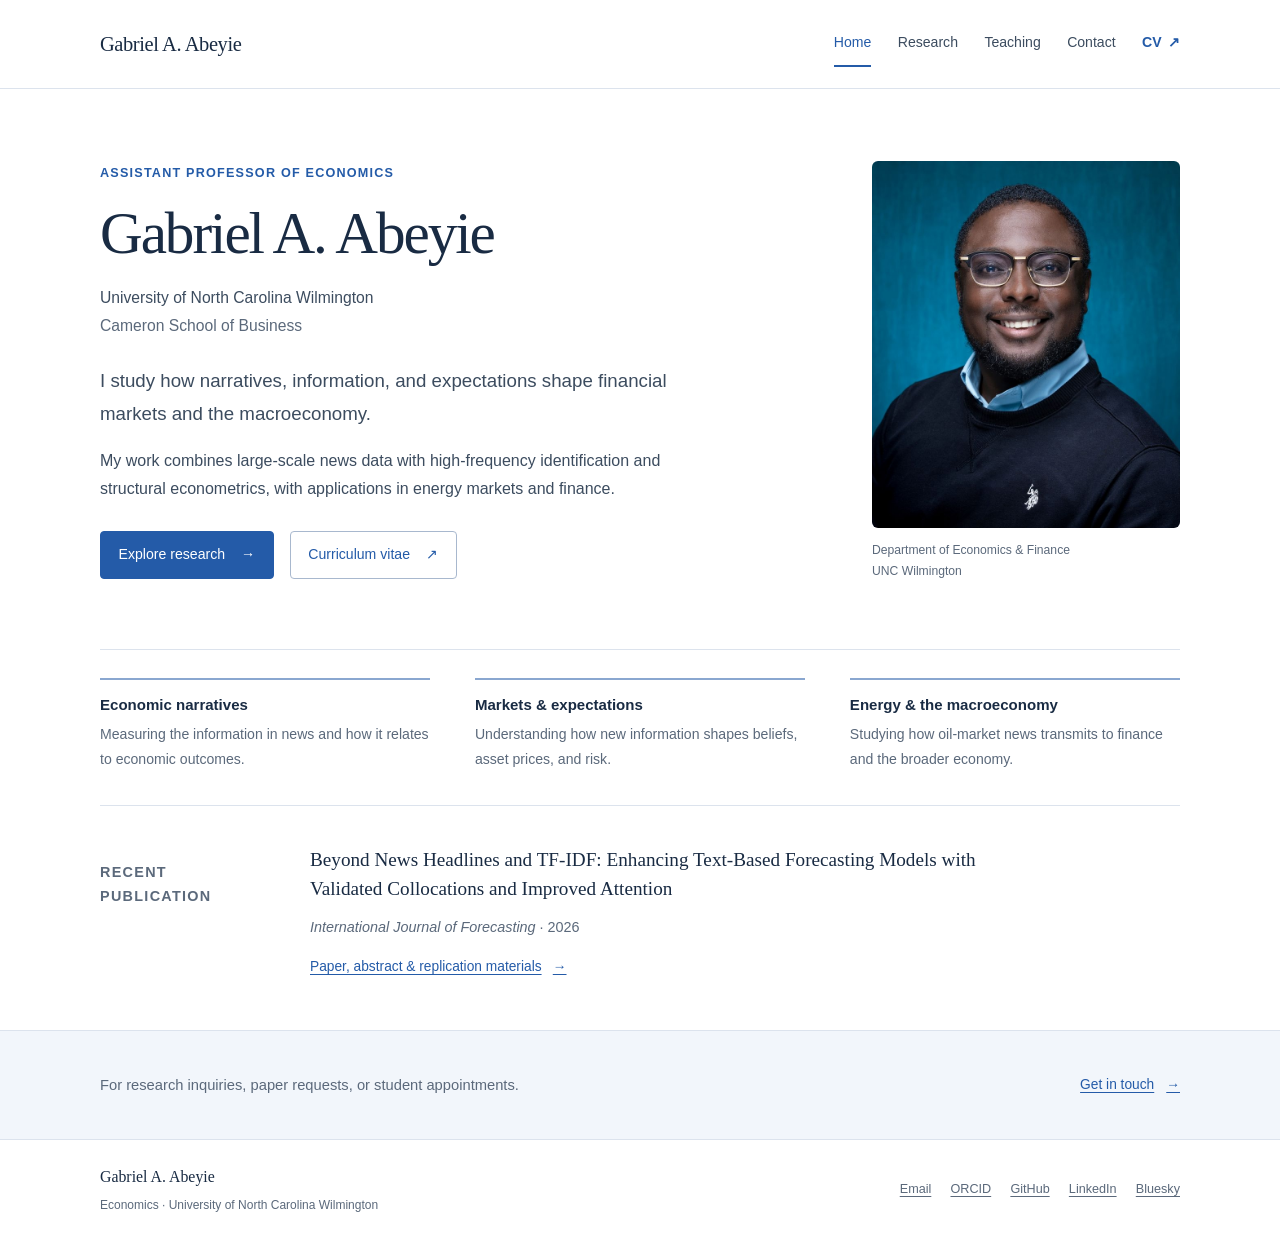
==== commit 5b90d2d5: "Fix HTML encoding issues in index.html" ====
--- a/index.html
+++ b/index.html
@@ -1,3 +1,3 @@
 <!DOCTYPE html>
 <html lang="en">
-<head><meta charset="UTF-8"><meta name="viewport" content="width=device-width, initial-scale=1"><meta name="color-scheme" content="light"><title>Gabriel A. Abeyie | Economics, UNC Wilmington</title><meta name="description" content="Gabriel A. Abeyie, Assistant Professor of Economics at UNC Wilmington. Research on narratives, information, finance, and the macroeconomy."><meta name="author" content="Gabriel Appau Abeyie"><link rel="canonical" href="https://gabeabeyie.github.io/academic-website/"><meta property="og:type" content="website"><meta property="og:url" content="https://gabeabeyie.github.io/academic-website/"><meta property="og:title" content="Gabriel A. Abeyie | Economics, UNC Wilmington"><meta property="og:description" content="Gabriel A. Abeyie, Assistant Professor of Economics at UNC Wilmington. Research on narratives, information, finance, and the macroeconomy."><meta property="og:image" content="https://gabeabeyie.github.io/academic-website/abeyie-gabriel-a-gabriel-abeyie-07723-edit-2-portrait.jpg"><meta name="twitter:card" content="summary_large_image"><meta name="twitter:title" content="Gabriel A. Abeyie | Economics, UNC Wilmington"><meta name="twitter:description" content="Gabriel A. Abeyie, Assistant Professor of Economics at UNC Wilmington. Research on narratives, information, finance, and the macroeconomy."><link rel="icon" type="image/png" href="https://gabeabeyie.github.io/academic-website/favicon.png"><link rel="stylesheet" href="styles.css"></head><body><a class="skip" href="#main">Skip to main content</a><header class="site-header"><div class="container header-inner"><a class="wordmark" href="index.html">Gabriel A. Abeyie</a><nav class="primary-nav" aria-label="Main navigation"><ul><li><a href="index.html" aria-current="page">Home</a></li><li><a href="research.html">Research</a></li><li><a href="teaching.html">Teaching</a></li><li><a href="contact.html">Contact</a></li><li><a class="nav-cv" href="https://gabeabeyie.github.io/academic-website/Gabriel_abeyie_cv.pdf">CV <span aria-hidden="true">↗</span></a></li></ul></nav></div></header><main class="main" id="main" tabindex="-1"><div class="container"><section class="home-hero" aria-labelledby="home-title"><div><p class="eyebrow">Assistant Professor of Economics</p><h1 id="home-title">Gabriel A. Abeyie</h1><p class="affiliation"><a href="https://uncw.edu/">University of North Carolina Wilmington</a><br>Cameron School of Business</p><p class="hero-bio">I study how narratives, information, and expectations shape financial markets and the macroeconomy.</p><p class="hero-method">My work combines large-scale news data with high-frequency identification and structural econometrics, with applications in energy markets and finance.</p><div class="hero-actions"><a class="button" href="research.html">Explore research <span aria-hidden="true">→</span></a><a class="button secondary" href="https://gabeabeyie.github.io/academic-website/Gabriel_abeyie_cv.pdf">Curriculum vitae <span aria-hidden="true">↗</span></a></div></div><figure class="hero-portrait"><img class="portrait" src="assets/portrait.jpg" alt="Gabriel A. Abeyie" width="756" height="900" fetchpriority="high"><figcaption class="portrait-caption">Department of Economics &amp; Finance<br>UNC Wilmington</figcaption></figure></section><section class="home-topics" aria-label="Research themes"><div class="topic"><h2>Economic narratives</h2><p>Measuring the information in news and how it relates to economic outcomes.</p></div><div class="topic"><h2>Markets &amp; expectations</h2><p>Understanding how new information shapes beliefs, asset prices, and risk.</p></div><div class="topic"><h2>Energy &amp; the macroeconomy</h2><p>Studying how oil-market news transmits to finance and the broader economy.</p></div></section><section class="home-feature" aria-labelledby="latest-publication"><p class="small-label">Recent publication</p><div><h2 id="latest-publication"><a href="https://doi.org/10.1016/j.ijforecast.2025.09.002">Beyond News Headlines and TF-IDF: Enhancing Text-Based Forecasting Models with Validated Collocations and Improved Attention</a></h2><p><em>International Journal of Forecasting</em> · 2026</p><a class="inline-link" href="research.html#publications">Paper, abstract &amp; replication materials <span aria-hidden="true">→</span></a></div></section></div><section class="about-strip" aria-label="Contact"><div class="container about-strip-inner"><p>For research inquiries, paper requests, or student appointments.</p><a href="contact.html">Get in touch <span aria-hidden="true">→</span></a></div></section></main><footer class="site-footer"><div class="container footer-inner"><div><p class="footer-name">Gabriel A. Abeyie</p><p class="footer-affiliation">Economics · University of North Carolina Wilmington</p></div><nav class="footer-links" aria-label="Contact and profiles"><a href="mailto:abeyieg@uncw.edu">Email</a><a href="https://orcid.org/0009-0005-0006-528X">ORCID</a><a href="https://github.com/gabeabeyie">GitHub</a><a href="https://linkedin.com/in/gabrielabeyie">LinkedIn</a><a href="https://bsky.app/profile/gabeyie.bsky.social">Bluesky</a></nav></div></footer></body></html>+<head><meta charset="UTF-8"><meta name="viewport" content="width=device-width, initial-scale=1"><meta name="color-scheme" content="light"><title>Gabriel A. Abeyie | Economics, UNC Wilmington</title><meta name="description" content="Gabriel A. Abeyie, Assistant Professor of Economics at UNC Wilmington. Research on narratives, information, finance, and the macroeconomy."><meta name="author" content="Gabriel Appau Abeyie"><link rel="canonical" href="https://gabeabeyie.github.io/academic-website/"><meta property="og:type" content="website"><meta property="og:url" content="https://gabeabeyie.github.io/academic-website/"><meta property="og:title" content="Gabriel A. Abeyie | Economics, UNC Wilmington"><meta property="og:description" content="Gabriel A. Abeyie, Assistant Professor of Economics at UNC Wilmington. Research on narratives, information, finance, and the macroeconomy."><meta property="og:image" content="https://gabeabeyie.github.io/academic-website/abeyie-gabriel-a-gabriel-abeyie-07723-edit-2-portrait.jpg"><meta name="twitter:card" content="summary_large_image"><meta name="twitter:title" content="Gabriel A. Abeyie | Economics, UNC Wilmington"><meta name="twitter:description" content="Gabriel A. Abeyie, Assistant Professor of Economics at UNC Wilmington. Research on narratives, information, finance, and the macroeconomy."><link rel="icon" type="image/png" href="https://gabeabeyie.github.io/academic-website/favicon.png"><link rel="stylesheet" href="styles.css"></head><body><a class="skip" href="#main">Skip to main content</a><header class="site-header"><div class="container header-inner"><a class="wordmark" href="index.html">Gabriel A. Abeyie</a><nav class="primary-nav" aria-label="Main navigation"><ul><li><a href="index.html" aria-current="page">Home</a></li><li><a href="research.html">Research</a></li><li><a href="teaching.html">Teaching</a></li><li><a href="contact.html">Contact</a></li><li><a class="nav-cv" href="https://gabeabeyie.github.io/academic-website/Gabriel_abeyie_cv.pdf">CV <span aria-hidden="true">↗</span></a></li></ul></nav></div></header><main class="main" id="main" tabindex="-1"><div class="container"><section class="home-hero" aria-labelledby="home-title"><div><p class="eyebrow">Assistant Professor of Economics</p><h1 id="home-title">Gabriel A. Abeyie</h1><p class="affiliation"><a href="https://uncw.edu/">University of North Carolina Wilmington</a><br>Cameron School of Business</p><p class="hero-bio">I study how narratives, information, and expectations shape financial markets and the macroeconomy.</p><p class="hero-method">My work combines large-scale news data with high-frequency identification and structural econometrics, with applications in energy markets and finance.</p><div class="hero-actions"><a class="button" href="research.html">Explore research <span aria-hidden="true">→</span></a><a class="button secondary" href="https://gabeabeyie.github.io/academic-website/Gabriel_abeyie_cv.pdf">Curriculum vitae <span aria-hidden="true">↗</span></a></div></div><figure class="hero-portrait"><img class="portrait" src="portrait.jpg" alt="Gabriel A. Abeyie" width="756" height="900" fetchpriority="high"><figcaption class="portrait-caption">Department of Economics &amp; Finance<br>UNC Wilmington</figcaption></figure></section><section class="home-topics" aria-label="Research themes"><div class="topic"><h2>Economic narratives</h2><p>Measuring the information in news and how it relates to economic outcomes.</p></div><div class="topic"><h2>Markets &amp; expectations</h2><p>Understanding how new information shapes beliefs, asset prices, and risk.</p></div><div class="topic"><h2>Energy &amp; the macroeconomy</h2><p>Studying how oil-market news transmits to finance and the broader economy.</p></div></section><section class="home-feature" aria-labelledby="latest-publication"><p class="small-label">Recent publication</p><div><h2 id="latest-publication"><a href="https://doi.org/10.1016/j.ijforecast.2025.09.002">Beyond News Headlines and TF-IDF: Enhancing Text-Based Forecasting Models with Validated Collocations and Improved Attention</a></h2><p><em>International Journal of Forecasting</em> · 2026</p><a class="inline-link" href="research.html#publications">Paper, abstract &amp; replication materials <span aria-hidden="true">→</span></a></div></section></div><section class="about-strip" aria-label="Contact"><div class="container about-strip-inner"><p>For research inquiries, paper requests, or student appointments.</p><a href="contact.html">Get in touch <span aria-hidden="true">→</span></a></div></section></main><footer class="site-footer"><div class="container footer-inner"><div><p class="footer-name">Gabriel A. Abeyie</p><p class="footer-affiliation">Economics · University of North Carolina Wilmington</p></div><nav class="footer-links" aria-label="Contact and profiles"><a href="mailto:abeyieg@uncw.edu">Email</a><a href="https://orcid.org/0009-0005-0006-528X">ORCID</a><a href="https://github.com/gabeabeyie">GitHub</a><a href="https://linkedin.com/in/gabrielabeyie">LinkedIn</a><a href="https://bsky.app/profile/gabeyie.bsky.social">Bluesky</a></nav></div></footer></body></html>
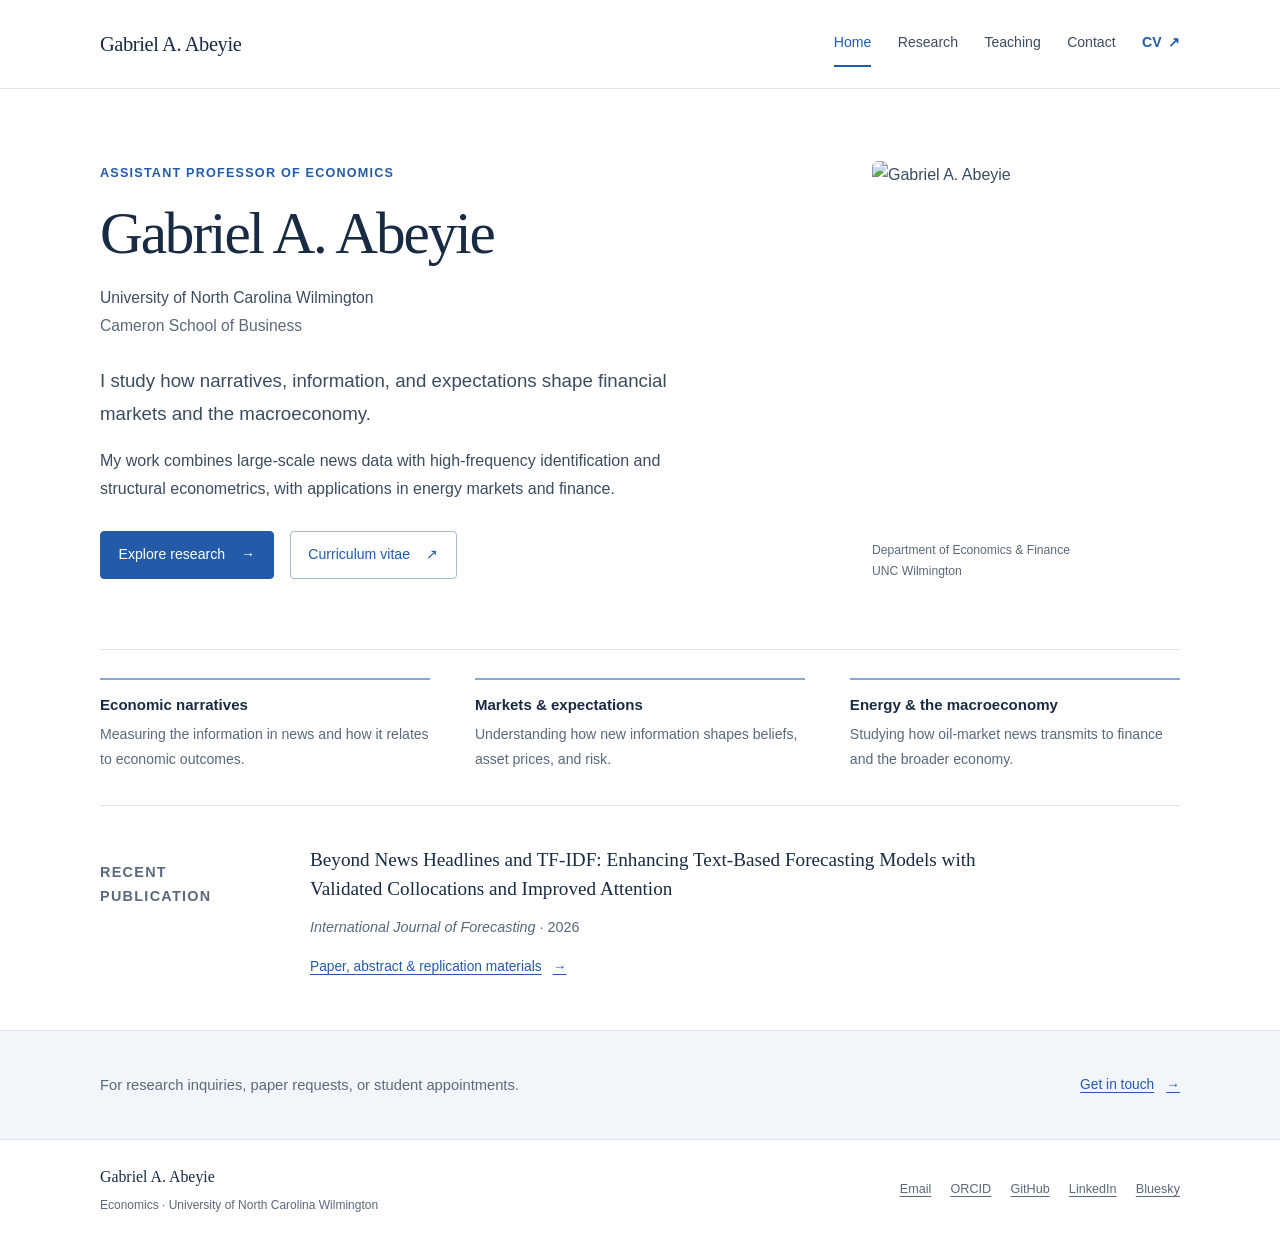
==== commit f33b6e30: "Add files via upload" ====
--- a/index.html
+++ b/index.html
@@ -1,3 +1,3 @@
 <!DOCTYPE html>
 <html lang="en">
-<head><meta charset="UTF-8"><meta name="viewport" content="width=device-width, initial-scale=1"><meta name="color-scheme" content="light"><title>Gabriel A. Abeyie | Economics, UNC Wilmington</title><meta name="description" content="Gabriel A. Abeyie, Assistant Professor of Economics at UNC Wilmington. Research on narratives, information, finance, and the macroeconomy."><meta name="author" content="Gabriel Appau Abeyie"><link rel="canonical" href="https://gabeabeyie.github.io/academic-website/"><meta property="og:type" content="website"><meta property="og:url" content="https://gabeabeyie.github.io/academic-website/"><meta property="og:title" content="Gabriel A. Abeyie | Economics, UNC Wilmington"><meta property="og:description" content="Gabriel A. Abeyie, Assistant Professor of Economics at UNC Wilmington. Research on narratives, information, finance, and the macroeconomy."><meta property="og:image" content="https://gabeabeyie.github.io/academic-website/abeyie-gabriel-a-gabriel-abeyie-07723-edit-2-portrait.jpg"><meta name="twitter:card" content="summary_large_image"><meta name="twitter:title" content="Gabriel A. Abeyie | Economics, UNC Wilmington"><meta name="twitter:description" content="Gabriel A. Abeyie, Assistant Professor of Economics at UNC Wilmington. Research on narratives, information, finance, and the macroeconomy."><link rel="icon" type="image/png" href="https://gabeabeyie.github.io/academic-website/favicon.png"><link rel="stylesheet" href="styles.css"></head><body><a class="skip" href="#main">Skip to main content</a><header class="site-header"><div class="container header-inner"><a class="wordmark" href="index.html">Gabriel A. Abeyie</a><nav class="primary-nav" aria-label="Main navigation"><ul><li><a href="index.html" aria-current="page">Home</a></li><li><a href="research.html">Research</a></li><li><a href="teaching.html">Teaching</a></li><li><a href="contact.html">Contact</a></li><li><a class="nav-cv" href="https://gabeabeyie.github.io/academic-website/Gabriel_abeyie_cv.pdf">CV <span aria-hidden="true">↗</span></a></li></ul></nav></div></header><main class="main" id="main" tabindex="-1"><div class="container"><section class="home-hero" aria-labelledby="home-title"><div><p class="eyebrow">Assistant Professor of Economics</p><h1 id="home-title">Gabriel A. Abeyie</h1><p class="affiliation"><a href="https://uncw.edu/">University of North Carolina Wilmington</a><br>Cameron School of Business</p><p class="hero-bio">I study how narratives, information, and expectations shape financial markets and the macroeconomy.</p><p class="hero-method">My work combines large-scale news data with high-frequency identification and structural econometrics, with applications in energy markets and finance.</p><div class="hero-actions"><a class="button" href="research.html">Explore research <span aria-hidden="true">→</span></a><a class="button secondary" href="https://gabeabeyie.github.io/academic-website/Gabriel_abeyie_cv.pdf">Curriculum vitae <span aria-hidden="true">↗</span></a></div></div><figure class="hero-portrait"><img class="portrait" src="portrait.jpg" alt="Gabriel A. Abeyie" width="756" height="900" fetchpriority="high"><figcaption class="portrait-caption">Department of Economics &amp; Finance<br>UNC Wilmington</figcaption></figure></section><section class="home-topics" aria-label="Research themes"><div class="topic"><h2>Economic narratives</h2><p>Measuring the information in news and how it relates to economic outcomes.</p></div><div class="topic"><h2>Markets &amp; expectations</h2><p>Understanding how new information shapes beliefs, asset prices, and risk.</p></div><div class="topic"><h2>Energy &amp; the macroeconomy</h2><p>Studying how oil-market news transmits to finance and the broader economy.</p></div></section><section class="home-feature" aria-labelledby="latest-publication"><p class="small-label">Recent publication</p><div><h2 id="latest-publication"><a href="https://doi.org/10.1016/j.ijforecast.2025.09.002">Beyond News Headlines and TF-IDF: Enhancing Text-Based Forecasting Models with Validated Collocations and Improved Attention</a></h2><p><em>International Journal of Forecasting</em> · 2026</p><a class="inline-link" href="research.html#publications">Paper, abstract &amp; replication materials <span aria-hidden="true">→</span></a></div></section></div><section class="about-strip" aria-label="Contact"><div class="container about-strip-inner"><p>For research inquiries, paper requests, or student appointments.</p><a href="contact.html">Get in touch <span aria-hidden="true">→</span></a></div></section></main><footer class="site-footer"><div class="container footer-inner"><div><p class="footer-name">Gabriel A. Abeyie</p><p class="footer-affiliation">Economics · University of North Carolina Wilmington</p></div><nav class="footer-links" aria-label="Contact and profiles"><a href="mailto:abeyieg@uncw.edu">Email</a><a href="https://orcid.org/0009-0005-0006-528X">ORCID</a><a href="https://github.com/gabeabeyie">GitHub</a><a href="https://linkedin.com/in/gabrielabeyie">LinkedIn</a><a href="https://bsky.app/profile/gabeyie.bsky.social">Bluesky</a></nav></div></footer></body></html>
+<head><meta charset="UTF-8"><meta name="viewport" content="width=device-width, initial-scale=1"><meta name="color-scheme" content="light"><title>Gabriel A. Abeyie | Economics, UNC Wilmington</title><meta name="description" content="Gabriel A. Abeyie, Assistant Professor of Economics at UNC Wilmington. Research on narratives, information, finance, and the macroeconomy."><meta name="author" content="Gabriel Appau Abeyie"><link rel="canonical" href="https://gabeabeyie.github.io/academic-website/"><meta property="og:type" content="website"><meta property="og:url" content="https://gabeabeyie.github.io/academic-website/"><meta property="og:title" content="Gabriel A. Abeyie | Economics, UNC Wilmington"><meta property="og:description" content="Gabriel A. Abeyie, Assistant Professor of Economics at UNC Wilmington. Research on narratives, information, finance, and the macroeconomy."><meta property="og:image" content="https://gabeabeyie.github.io/academic-website/abeyie-gabriel-a-gabriel-abeyie-07723-edit-2-portrait.jpg"><meta name="twitter:card" content="summary_large_image"><meta name="twitter:title" content="Gabriel A. Abeyie | Economics, UNC Wilmington"><meta name="twitter:description" content="Gabriel A. Abeyie, Assistant Professor of Economics at UNC Wilmington. Research on narratives, information, finance, and the macroeconomy."><link rel="icon" type="image/png" href="https://gabeabeyie.github.io/academic-website/favicon.png"><link rel="stylesheet" href="styles.css"></head><body><a class="skip" href="#main">Skip to main content</a><header class="site-header"><div class="container header-inner"><a class="wordmark" href="index.html">Gabriel A. Abeyie</a><nav class="primary-nav" aria-label="Main navigation"><ul><li><a href="index.html" aria-current="page">Home</a></li><li><a href="research.html">Research</a></li><li><a href="teaching.html">Teaching</a></li><li><a href="contact.html">Contact</a></li><li><a class="nav-cv" href="https://gabeabeyie.github.io/academic-website/Gabriel_abeyie_cv.pdf">CV <span aria-hidden="true">↗</span></a></li></ul></nav></div></header><main class="main" id="main" tabindex="-1"><div class="container"><section class="home-hero" aria-labelledby="home-title"><div><p class="eyebrow">Assistant Professor of Economics</p><h1 id="home-title">Gabriel A. Abeyie</h1><p class="affiliation"><a href="https://uncw.edu/">University of North Carolina Wilmington</a><br>Cameron School of Business</p><p class="hero-bio">I study how narratives, information, and expectations shape financial markets and the macroeconomy.</p><p class="hero-method">My work combines large-scale news data with high-frequency identification and structural econometrics, with applications in energy markets and finance.</p><div class="hero-actions"><a class="button" href="research.html">Explore research <span aria-hidden="true">→</span></a><a class="button secondary" href="https://gabeabeyie.github.io/academic-website/Gabriel_abeyie_cv.pdf">Curriculum vitae <span aria-hidden="true">↗</span></a></div></div><figure class="hero-portrait"><img class="portrait" src="assets/portrait.jpg" alt="Gabriel A. Abeyie" width="756" height="900" fetchpriority="high"><figcaption class="portrait-caption">Department of Economics &amp; Finance<br>UNC Wilmington</figcaption></figure></section><section class="home-topics" aria-label="Research themes"><div class="topic"><h2>Economic narratives</h2><p>Measuring the information in news and how it relates to economic outcomes.</p></div><div class="topic"><h2>Markets &amp; expectations</h2><p>Understanding how new information shapes beliefs, asset prices, and risk.</p></div><div class="topic"><h2>Energy &amp; the macroeconomy</h2><p>Studying how oil-market news transmits to finance and the broader economy.</p></div></section><section class="home-feature" aria-labelledby="latest-publication"><p class="small-label">Recent publication</p><div><h2 id="latest-publication"><a href="https://doi.org/10.1016/j.ijforecast.2025.09.002">Beyond News Headlines and TF-IDF: Enhancing Text-Based Forecasting Models with Validated Collocations and Improved Attention</a></h2><p><em>International Journal of Forecasting</em> · 2026</p><a class="inline-link" href="research.html#publications">Paper, abstract &amp; replication materials <span aria-hidden="true">→</span></a></div></section></div><section class="about-strip" aria-label="Contact"><div class="container about-strip-inner"><p>For research inquiries, paper requests, or student appointments.</p><a href="contact.html">Get in touch <span aria-hidden="true">→</span></a></div></section></main><footer class="site-footer"><div class="container footer-inner"><div><p class="footer-name">Gabriel A. Abeyie</p><p class="footer-affiliation">Economics · University of North Carolina Wilmington</p></div><nav class="footer-links" aria-label="Contact and profiles"><a href="mailto:abeyieg@uncw.edu">Email</a><a href="https://orcid.org/0009-0005-0006-528X">ORCID</a><a href="https://github.com/gabeabeyie">GitHub</a><a href="https://linkedin.com/in/gabrielabeyie">LinkedIn</a><a href="https://bsky.app/profile/gabeyie.bsky.social">Bluesky</a></nav></div></footer></body></html>
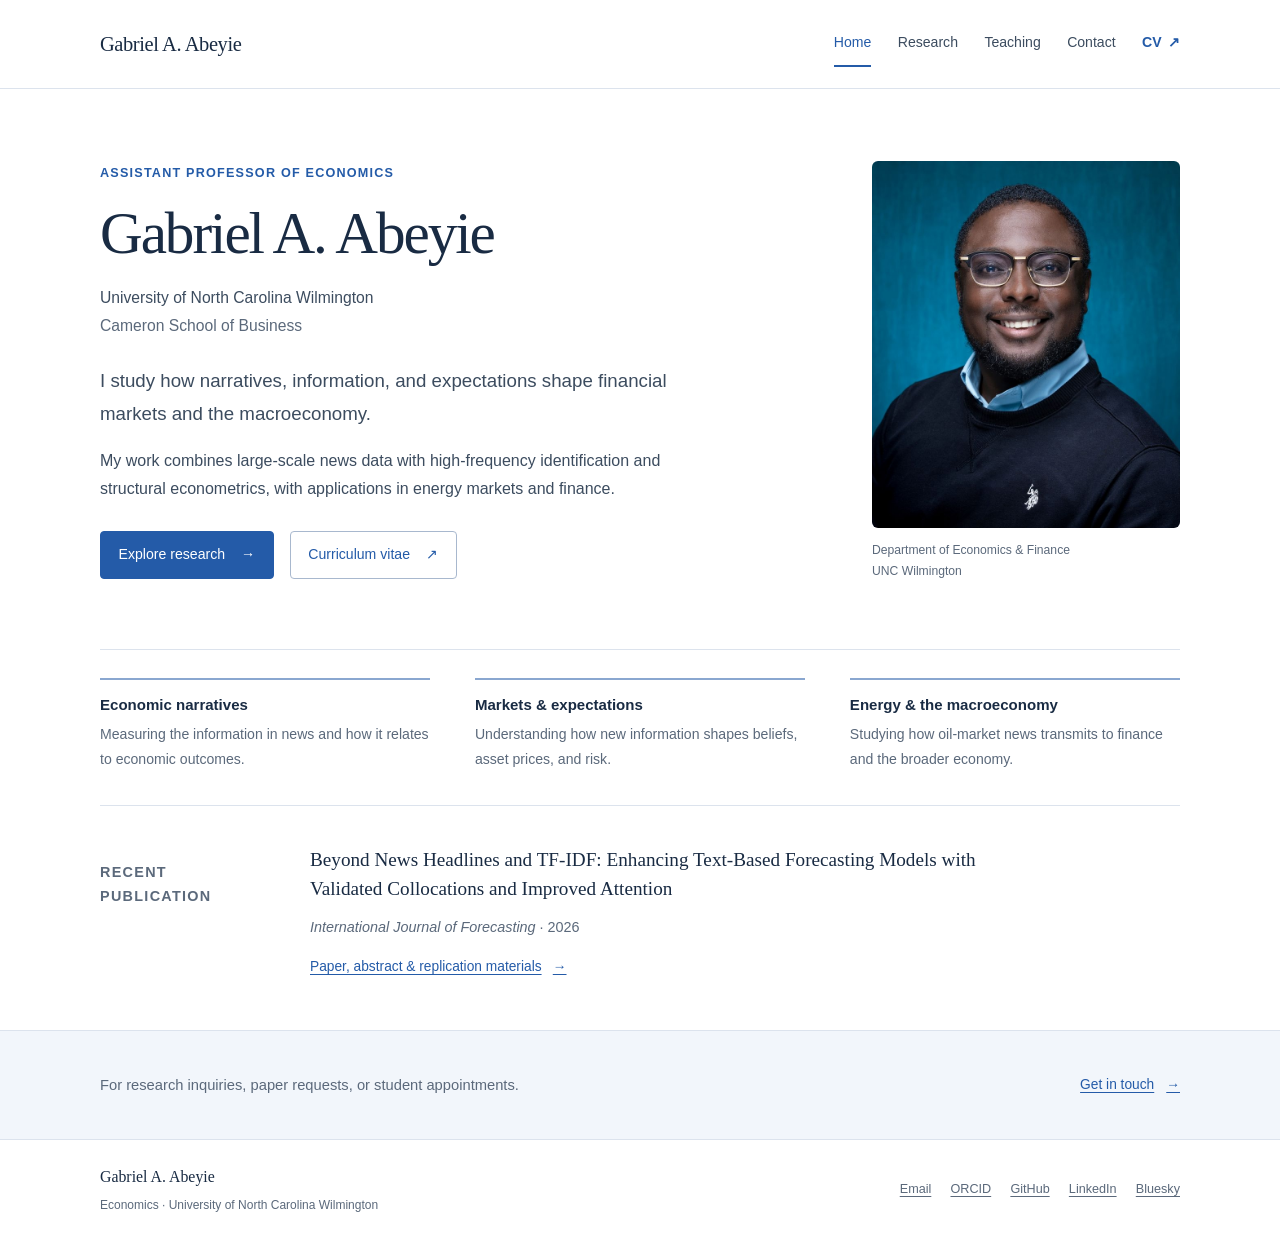
==== commit 93d47c71: "Update index.html" ====
--- a/index.html
+++ b/index.html
@@ -1,3 +1,3 @@
 <!DOCTYPE html>
 <html lang="en">
-<head><meta charset="UTF-8"><meta name="viewport" content="width=device-width, initial-scale=1"><meta name="color-scheme" content="light"><title>Gabriel A. Abeyie | Economics, UNC Wilmington</title><meta name="description" content="Gabriel A. Abeyie, Assistant Professor of Economics at UNC Wilmington. Research on narratives, information, finance, and the macroeconomy."><meta name="author" content="Gabriel Appau Abeyie"><link rel="canonical" href="https://gabeabeyie.github.io/academic-website/"><meta property="og:type" content="website"><meta property="og:url" content="https://gabeabeyie.github.io/academic-website/"><meta property="og:title" content="Gabriel A. Abeyie | Economics, UNC Wilmington"><meta property="og:description" content="Gabriel A. Abeyie, Assistant Professor of Economics at UNC Wilmington. Research on narratives, information, finance, and the macroeconomy."><meta property="og:image" content="https://gabeabeyie.github.io/academic-website/abeyie-gabriel-a-gabriel-abeyie-07723-edit-2-portrait.jpg"><meta name="twitter:card" content="summary_large_image"><meta name="twitter:title" content="Gabriel A. Abeyie | Economics, UNC Wilmington"><meta name="twitter:description" content="Gabriel A. Abeyie, Assistant Professor of Economics at UNC Wilmington. Research on narratives, information, finance, and the macroeconomy."><link rel="icon" type="image/png" href="https://gabeabeyie.github.io/academic-website/favicon.png"><link rel="stylesheet" href="styles.css"></head><body><a class="skip" href="#main">Skip to main content</a><header class="site-header"><div class="container header-inner"><a class="wordmark" href="index.html">Gabriel A. Abeyie</a><nav class="primary-nav" aria-label="Main navigation"><ul><li><a href="index.html" aria-current="page">Home</a></li><li><a href="research.html">Research</a></li><li><a href="teaching.html">Teaching</a></li><li><a href="contact.html">Contact</a></li><li><a class="nav-cv" href="https://gabeabeyie.github.io/academic-website/Gabriel_abeyie_cv.pdf">CV <span aria-hidden="true">↗</span></a></li></ul></nav></div></header><main class="main" id="main" tabindex="-1"><div class="container"><section class="home-hero" aria-labelledby="home-title"><div><p class="eyebrow">Assistant Professor of Economics</p><h1 id="home-title">Gabriel A. Abeyie</h1><p class="affiliation"><a href="https://uncw.edu/">University of North Carolina Wilmington</a><br>Cameron School of Business</p><p class="hero-bio">I study how narratives, information, and expectations shape financial markets and the macroeconomy.</p><p class="hero-method">My work combines large-scale news data with high-frequency identification and structural econometrics, with applications in energy markets and finance.</p><div class="hero-actions"><a class="button" href="research.html">Explore research <span aria-hidden="true">→</span></a><a class="button secondary" href="https://gabeabeyie.github.io/academic-website/Gabriel_abeyie_cv.pdf">Curriculum vitae <span aria-hidden="true">↗</span></a></div></div><figure class="hero-portrait"><img class="portrait" src="assets/portrait.jpg" alt="Gabriel A. Abeyie" width="756" height="900" fetchpriority="high"><figcaption class="portrait-caption">Department of Economics &amp; Finance<br>UNC Wilmington</figcaption></figure></section><section class="home-topics" aria-label="Research themes"><div class="topic"><h2>Economic narratives</h2><p>Measuring the information in news and how it relates to economic outcomes.</p></div><div class="topic"><h2>Markets &amp; expectations</h2><p>Understanding how new information shapes beliefs, asset prices, and risk.</p></div><div class="topic"><h2>Energy &amp; the macroeconomy</h2><p>Studying how oil-market news transmits to finance and the broader economy.</p></div></section><section class="home-feature" aria-labelledby="latest-publication"><p class="small-label">Recent publication</p><div><h2 id="latest-publication"><a href="https://doi.org/10.1016/j.ijforecast.2025.09.002">Beyond News Headlines and TF-IDF: Enhancing Text-Based Forecasting Models with Validated Collocations and Improved Attention</a></h2><p><em>International Journal of Forecasting</em> · 2026</p><a class="inline-link" href="research.html#publications">Paper, abstract &amp; replication materials <span aria-hidden="true">→</span></a></div></section></div><section class="about-strip" aria-label="Contact"><div class="container about-strip-inner"><p>For research inquiries, paper requests, or student appointments.</p><a href="contact.html">Get in touch <span aria-hidden="true">→</span></a></div></section></main><footer class="site-footer"><div class="container footer-inner"><div><p class="footer-name">Gabriel A. Abeyie</p><p class="footer-affiliation">Economics · University of North Carolina Wilmington</p></div><nav class="footer-links" aria-label="Contact and profiles"><a href="mailto:abeyieg@uncw.edu">Email</a><a href="https://orcid.org/0009-0005-0006-528X">ORCID</a><a href="https://github.com/gabeabeyie">GitHub</a><a href="https://linkedin.com/in/gabrielabeyie">LinkedIn</a><a href="https://bsky.app/profile/gabeyie.bsky.social">Bluesky</a></nav></div></footer></body></html>+<head><meta charset="UTF-8"><meta name="viewport" content="width=device-width, initial-scale=1"><meta name="color-scheme" content="light"><title>Gabriel A. Abeyie | Economics, UNC Wilmington</title><meta name="description" content="Gabriel A. Abeyie, Assistant Professor of Economics at UNC Wilmington. Research on narratives, information, finance, and the macroeconomy."><meta name="author" content="Gabriel Appau Abeyie"><link rel="canonical" href="https://gabeabeyie.github.io/academic-website/"><meta property="og:type" content="website"><meta property="og:url" content="https://gabeabeyie.github.io/academic-website/"><meta property="og:title" content="Gabriel A. Abeyie | Economics, UNC Wilmington"><meta property="og:description" content="Gabriel A. Abeyie, Assistant Professor of Economics at UNC Wilmington. Research on narratives, information, finance, and the macroeconomy."><meta property="og:image" content="https://gabeabeyie.github.io/academic-website/abeyie-gabriel-a-gabriel-abeyie-07723-edit-2-portrait.jpg"><meta name="twitter:card" content="summary_large_image"><meta name="twitter:title" content="Gabriel A. Abeyie | Economics, UNC Wilmington"><meta name="twitter:description" content="Gabriel A. Abeyie, Assistant Professor of Economics at UNC Wilmington. Research on narratives, information, finance, and the macroeconomy."><link rel="icon" type="image/png" href="https://gabeabeyie.github.io/academic-website/favicon.png"><link rel="stylesheet" href="styles.css"></head><body><a class="skip" href="#main">Skip to main content</a><header class="site-header"><div class="container header-inner"><a class="wordmark" href="index.html">Gabriel A. Abeyie</a><nav class="primary-nav" aria-label="Main navigation"><ul><li><a href="index.html" aria-current="page">Home</a></li><li><a href="research.html">Research</a></li><li><a href="teaching.html">Teaching</a></li><li><a href="contact.html">Contact</a></li><li><a class="nav-cv" href="https://gabeabeyie.github.io/academic-website/Gabriel_abeyie_cv.pdf">CV <span aria-hidden="true">↗</span></a></li></ul></nav></div></header><main class="main" id="main" tabindex="-1"><div class="container"><section class="home-hero" aria-labelledby="home-title"><div><p class="eyebrow">Assistant Professor of Economics</p><h1 id="home-title">Gabriel A. Abeyie</h1><p class="affiliation"><a href="https://uncw.edu/">University of North Carolina Wilmington</a><br>Cameron School of Business</p><p class="hero-bio">I study how narratives, information, and expectations shape financial markets and the macroeconomy.</p><p class="hero-method">My work combines large-scale news data with high-frequency identification and structural econometrics, with applications in energy markets and finance.</p><div class="hero-actions"><a class="button" href="research.html">Explore research <span aria-hidden="true">→</span></a><a class="button secondary" href="https://gabeabeyie.github.io/academic-website/Gabriel_abeyie_cv.pdf">Curriculum vitae <span aria-hidden="true">↗</span></a></div></div><figure class="hero-portrait"><img class="portrait" src="portrait.jpg" alt="Gabriel A. Abeyie" width="756" height="900" fetchpriority="high"><figcaption class="portrait-caption">Department of Economics &amp; Finance<br>UNC Wilmington</figcaption></figure></section><section class="home-topics" aria-label="Research themes"><div class="topic"><h2>Economic narratives</h2><p>Measuring the information in news and how it relates to economic outcomes.</p></div><div class="topic"><h2>Markets &amp; expectations</h2><p>Understanding how new information shapes beliefs, asset prices, and risk.</p></div><div class="topic"><h2>Energy &amp; the macroeconomy</h2><p>Studying how oil-market news transmits to finance and the broader economy.</p></div></section><section class="home-feature" aria-labelledby="latest-publication"><p class="small-label">Recent publication</p><div><h2 id="latest-publication"><a href="https://doi.org/10.1016/j.ijforecast.2025.09.002">Beyond News Headlines and TF-IDF: Enhancing Text-Based Forecasting Models with Validated Collocations and Improved Attention</a></h2><p><em>International Journal of Forecasting</em> · 2026</p><a class="inline-link" href="research.html#publications">Paper, abstract &amp; replication materials <span aria-hidden="true">→</span></a></div></section></div><section class="about-strip" aria-label="Contact"><div class="container about-strip-inner"><p>For research inquiries, paper requests, or student appointments.</p><a href="contact.html">Get in touch <span aria-hidden="true">→</span></a></div></section></main><footer class="site-footer"><div class="container footer-inner"><div><p class="footer-name">Gabriel A. Abeyie</p><p class="footer-affiliation">Economics · University of North Carolina Wilmington</p></div><nav class="footer-links" aria-label="Contact and profiles"><a href="mailto:abeyieg@uncw.edu">Email</a><a href="https://orcid.org/0009-0005-0006-528X">ORCID</a><a href="https://github.com/gabeabeyie">GitHub</a><a href="https://linkedin.com/in/gabrielabeyie">LinkedIn</a><a href="https://bsky.app/profile/gabeyie.bsky.social">Bluesky</a></nav></div></footer></body></html>
